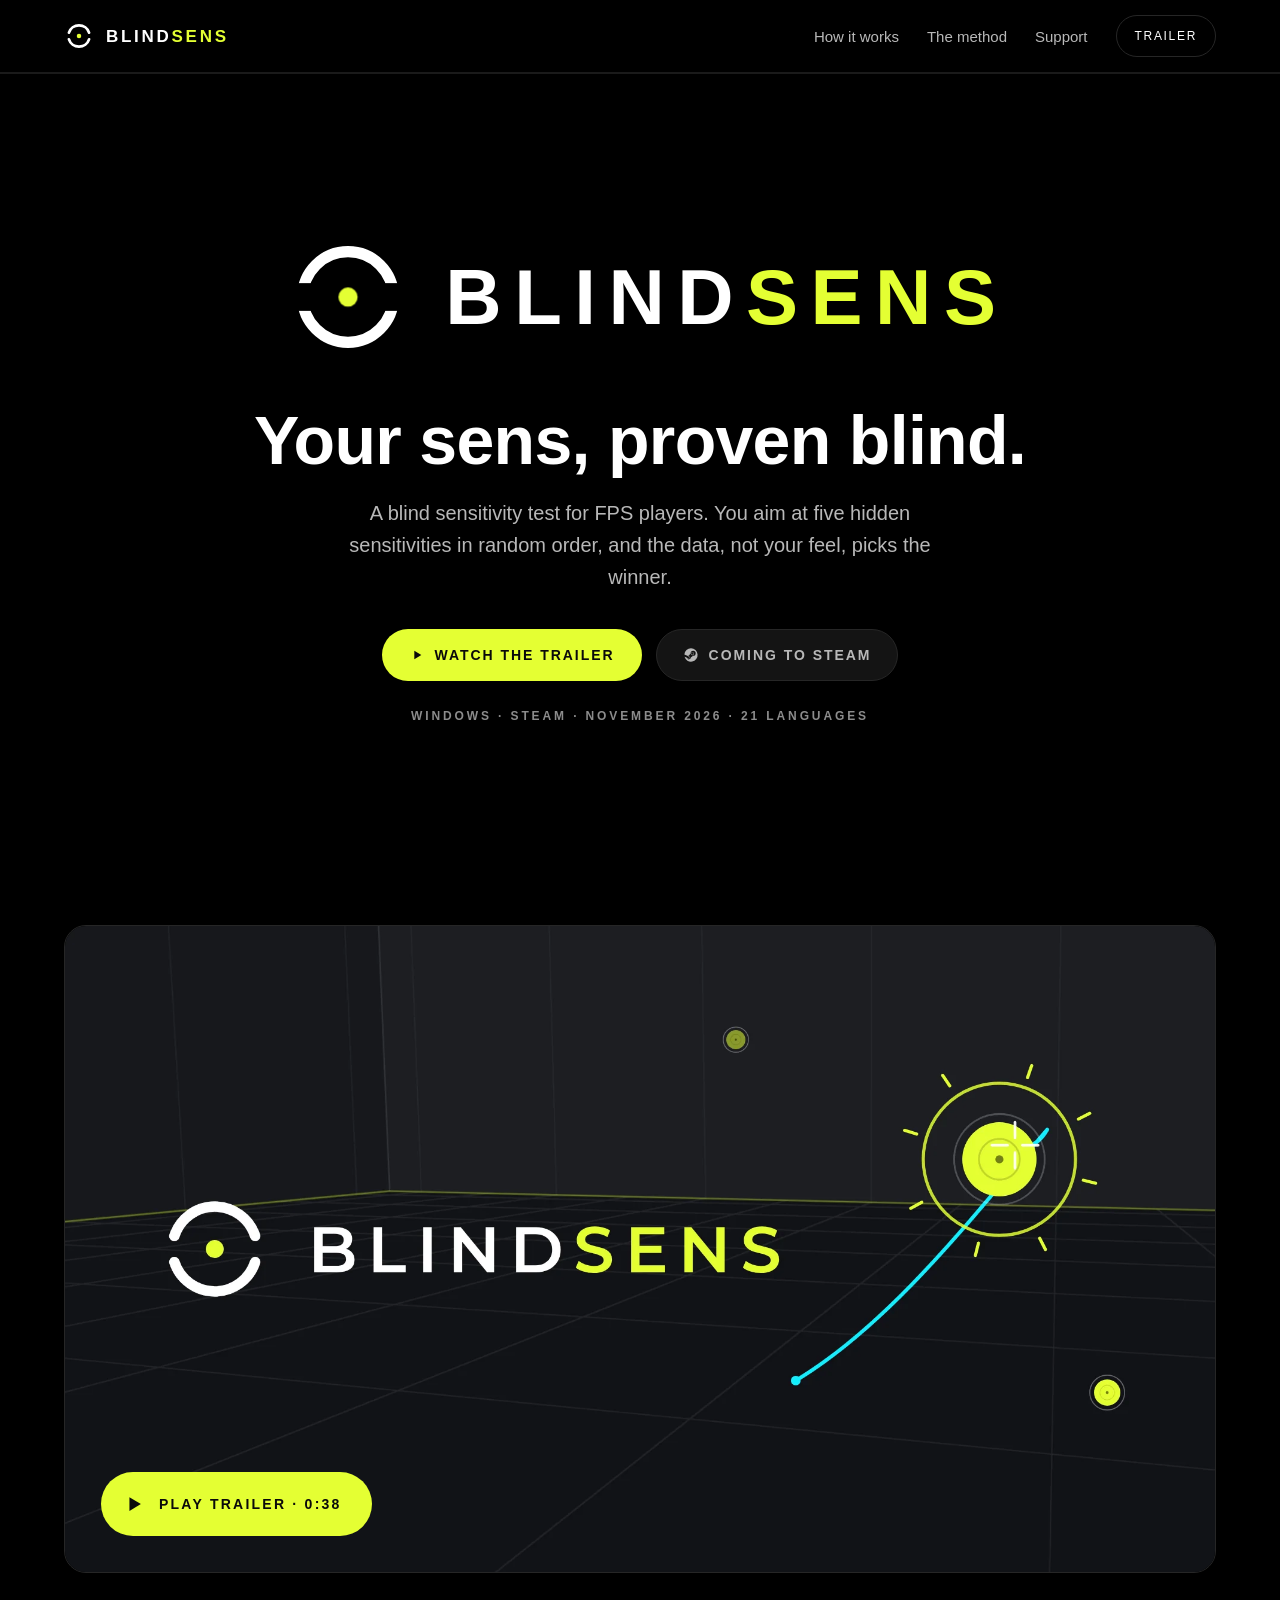
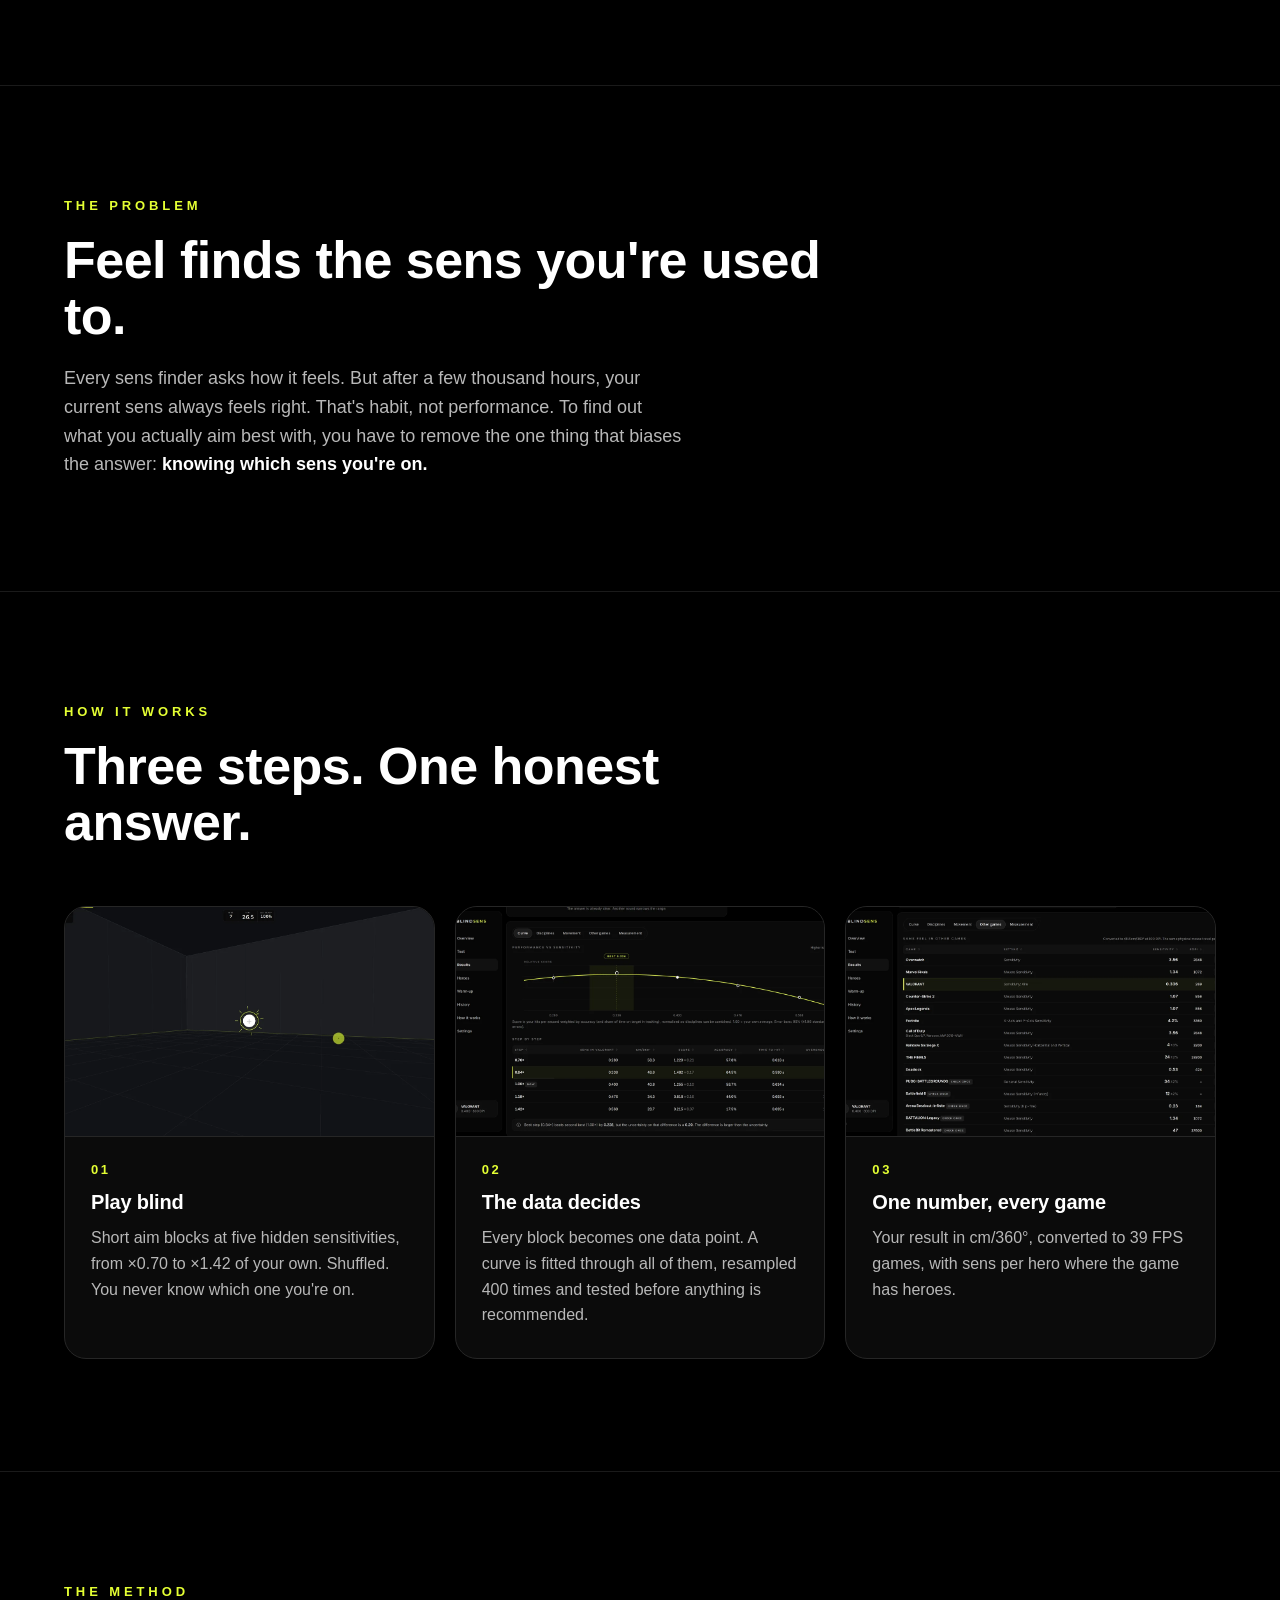
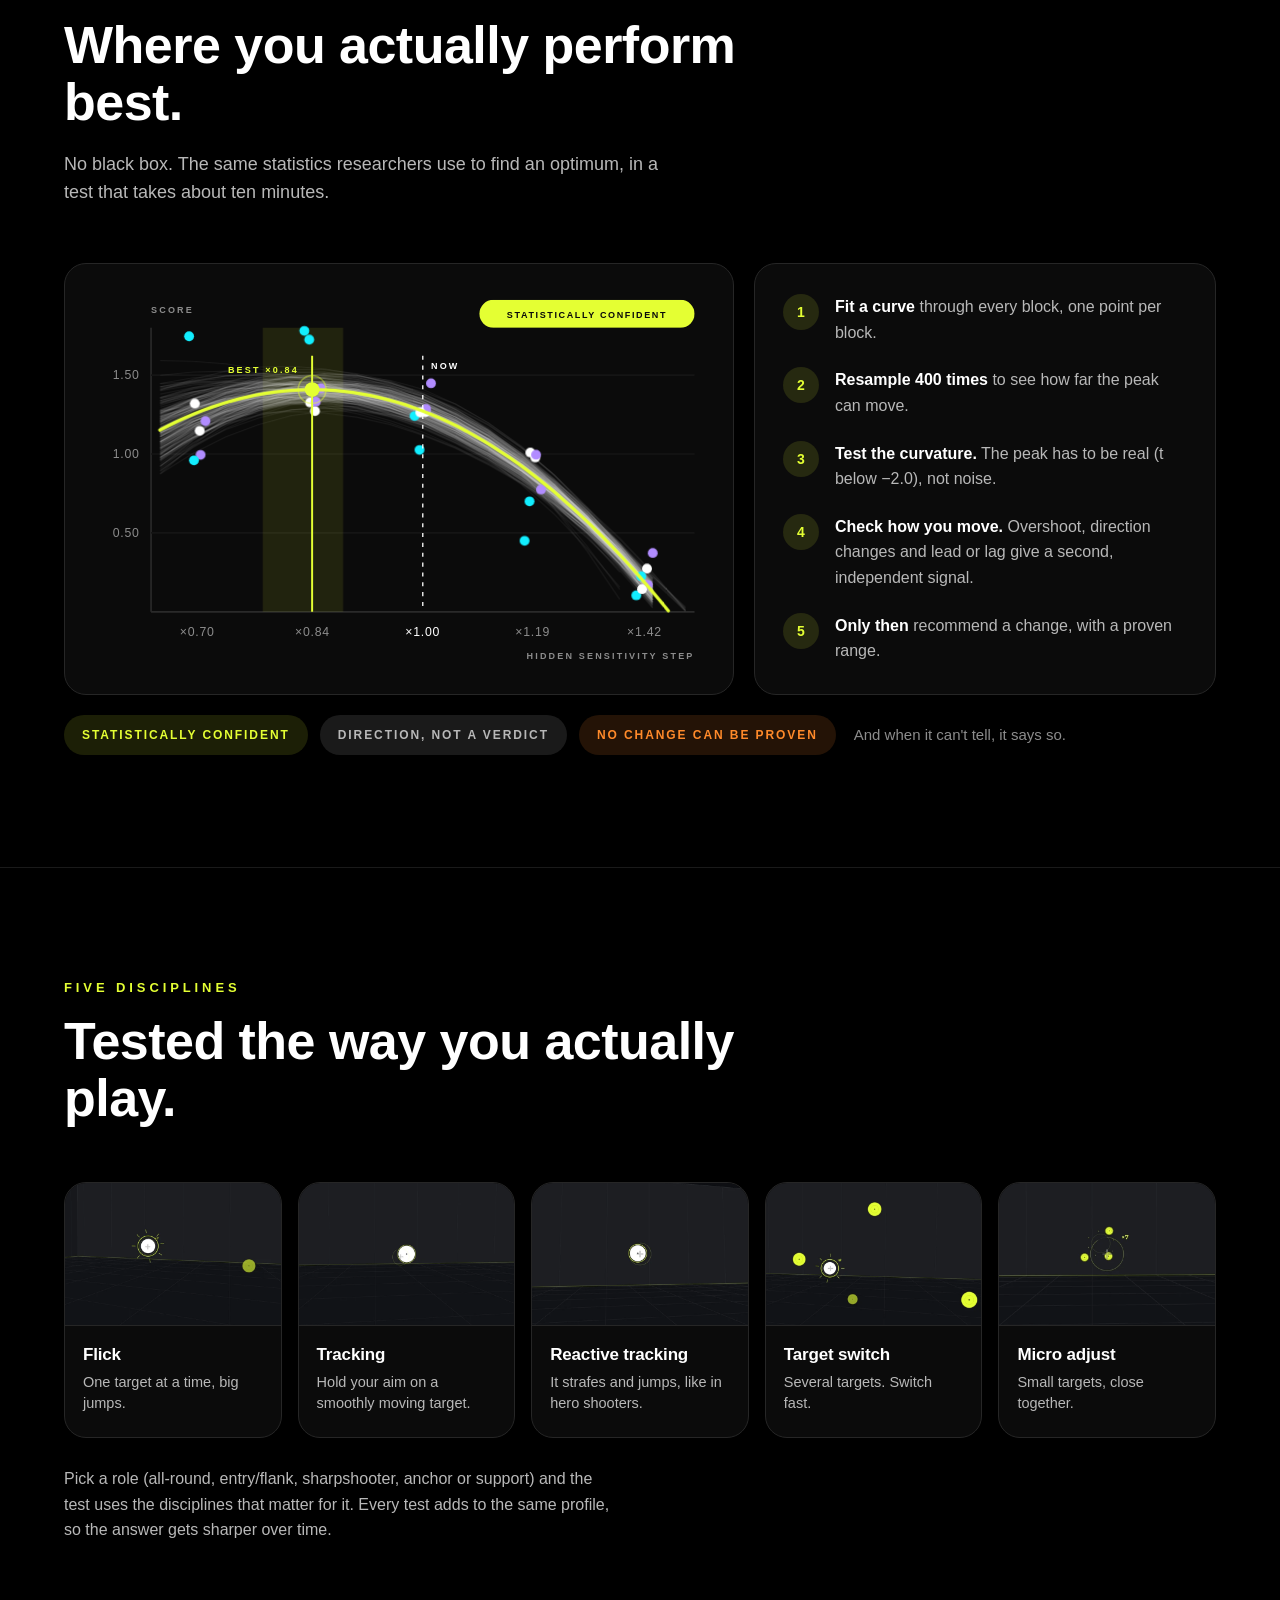
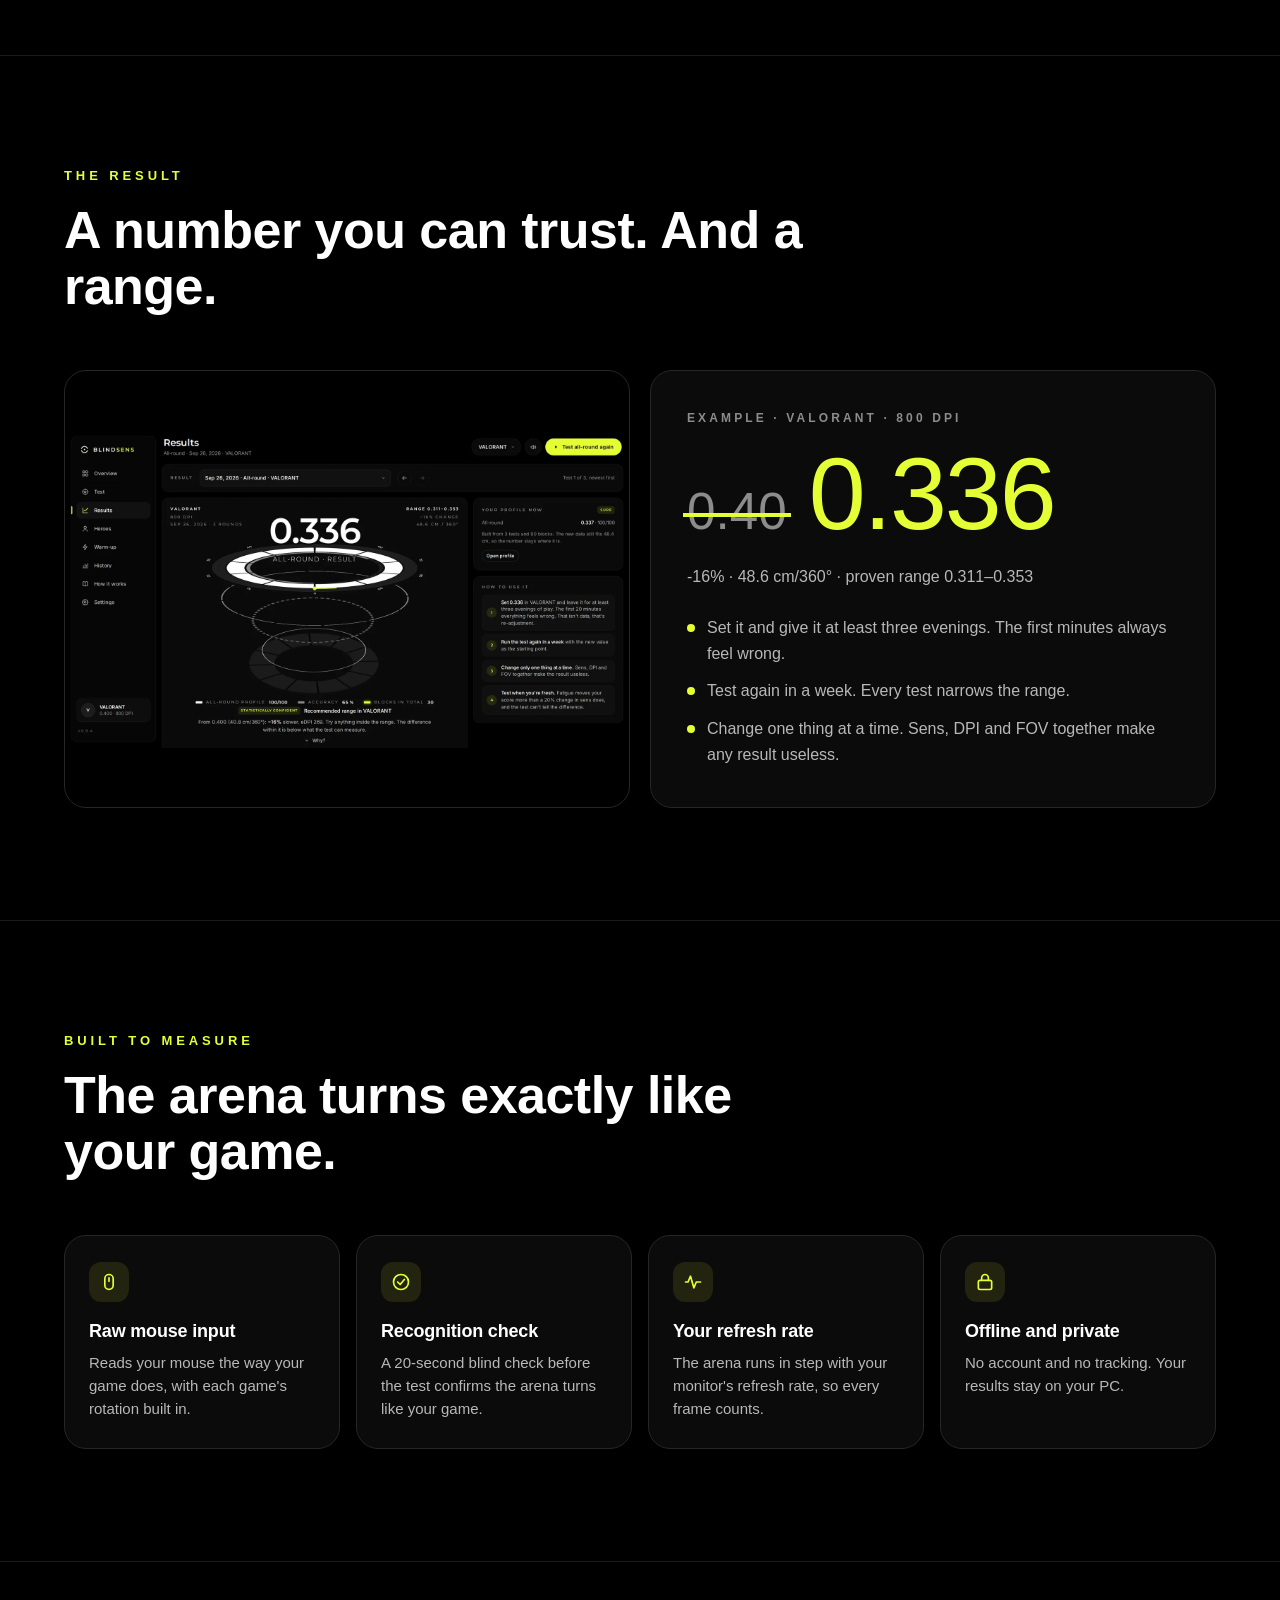
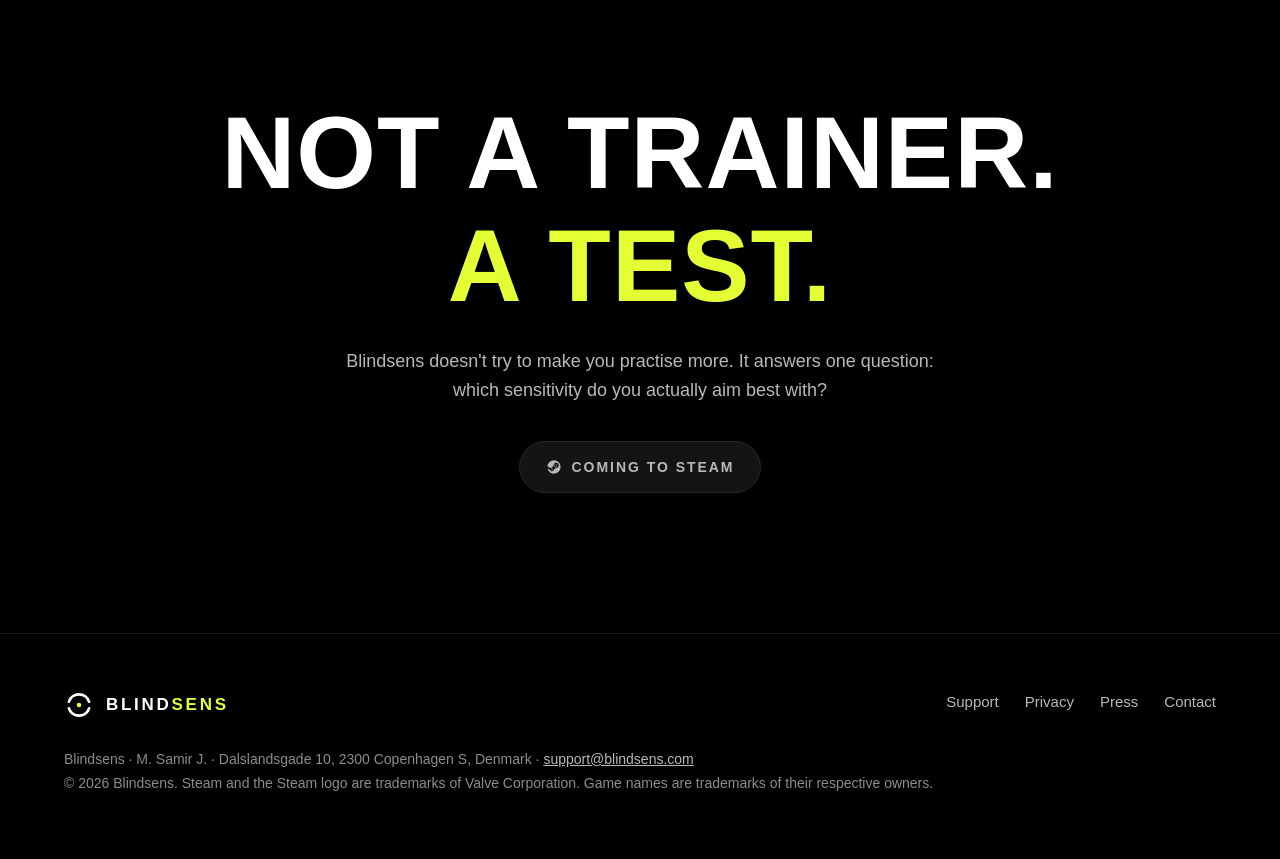
==== index.html @ 90430904 "Add files via upload" ====
<!doctype html>
<html lang="en">
<head>
<meta charset="utf-8">
<meta name="viewport" content="width=device-width, initial-scale=1">
<title>Blindsens: your sens, proven blind</title>
<meta name="description" content="A blind sensitivity test for FPS players. Aim at five hidden sensitivities in random order, and let the data, not your feel, pick your sens.">
<meta name="theme-color" content="#000000">
<link rel="canonical" href="https://blindsens.com/">
<meta property="og:type" content="website">
<meta property="og:site_name" content="Blindsens">
<meta property="og:title" content="Blindsens: your sens, proven blind">
<meta property="og:description" content="A blind sensitivity test for FPS players. Aim at five hidden sensitivities in random order, and let the data, not your feel, pick your sens.">
<meta property="og:url" content="https://blindsens.com/">
<meta property="og:image" content="https://blindsens.com/og.png">
<meta property="og:image:width" content="1200"><meta property="og:image:height" content="630">
<meta name="twitter:card" content="summary_large_image">
<link rel="icon" href="favicon.ico" sizes="any">
<link rel="icon" href="favicon-32.png" type="image/png">
<link rel="apple-touch-icon" href="apple-touch-icon.png">
<link rel="preload" href="assets/fonts/montserrat-600.woff2" as="font" type="font/woff2" crossorigin>
<link rel="preload" href="assets/fonts/inter-400.woff2" as="font" type="font/woff2" crossorigin>
<link rel="stylesheet" href="assets/site.css">
<script>document.documentElement.classList.add("js")</script>
</head>
<body>
<header class="nav"><div class="wrap">
  <a class="brand" href="index.html" aria-label="Blindsens home"><svg viewBox="0 0 48 48" aria-hidden="true"><path d="M7.81 18.80A17 17 0 0 1 40.19 18.80M40.19 29.20A17 17 0 0 1 7.81 29.20" fill="none" stroke="#fff" stroke-width="4.2" stroke-linecap="round"/><circle cx="24" cy="24" r="3.6" fill="#e4ff33"/></svg><span class="wm">BLIND<em>SENS</em></span></a>
  <nav aria-label="Main"><a class="opt" href="index.html#how">How it works</a><a class="opt" href="index.html#method">The method</a><a href="support.html">Support</a><a class="btn sec" href="index.html#trailer">Trailer</a></nav>
</div></header>

<main>
<section class="hero" aria-labelledby="h1">
  <div class="wrap">
    <div class="lockup"><svg class="mk" viewBox="0 0 48 48" aria-hidden="true"><circle class="ring" cx="24" cy="24" r="17" fill="none" stroke="#fff" stroke-width="4.2" stroke-linecap="round" transform="rotate(-90 24 24)"/><rect class="band" x="2" y="18.8" width="44" height="10.4" fill="#000"/><circle class="dot" cx="24" cy="24" r="3.6" fill="#e4ff33"/></svg><div class="wmc"><div class="wmi"><span class="wm" role="img" aria-label="Blindsens">BLIND<em>SENS</em></span></div></div></div>
    <h1 id="h1" class="fade f1">Your sens, proven blind.</h1>
    <p class="lead fade f2">A blind sensitivity test for FPS players. You aim at five hidden sensitivities in random order, and the data, not your feel, picks the winner.</p>
    <div class="ctas fade f3"><a class="btn pri" href="#trailer"><svg viewBox="0 0 24 24" aria-hidden="true"><path fill="currentColor" d="M8 5.5v13l10.5-6.5z"/></svg>Watch the trailer</a><span class="btn soon" aria-disabled="true"><svg viewBox="0 0 24 24" aria-hidden="true"><path fill="currentColor" d="M12 2a10 10 0 0 0-9.96 9.1l5.36 2.22a2.8 2.8 0 0 1 1.62-.46l2.4-3.46v-.05a3.8 3.8 0 1 1 3.8 3.8h-.09l-3.4 2.44v.13a2.84 2.84 0 0 1-5.62.58L2.3 14.8A10 10 0 1 0 12 2Zm-4.8 15.2-1.23-.51a2.13 2.13 0 1 0 1.16-2.9l1.27.53a1.57 1.57 0 1 1-1.2 2.88Zm9.4-7.35a2.53 2.53 0 1 0-2.53 2.53 2.53 2.53 0 0 0 2.53-2.53Zm-4.43 0a1.9 1.9 0 1 1 1.9 1.9 1.9 1.9 0 0 1-1.9-1.9Z"/></svg>Coming to Steam</span></div>
    <div class="meta fade f4">Windows · Steam · November 2026 · 21 languages</div>
  </div>
</section>

<section id="trailer" aria-label="Trailer"><div class="wrap">
  <div class="player"><video preload="none" playsinline poster="media/poster.webp" src="media/blindsens-trailer.mp4" aria-label="Blindsens trailer"></video>
  <button class="play" type="button" aria-label="Play the trailer"><span><svg viewBox="0 0 24 24" aria-hidden="true"><path fill="currentColor" d="M7 4.5v15L19.5 12z"/></svg>Play trailer · 0:38</span></button></div>
</div></section>

<section aria-labelledby="h-prob"><div class="wrap"><div class="head">
  <div class="k">The problem</div>
  <h2 id="h-prob">Feel finds the sens you're used to.</h2>
  <p>Every sens finder asks how it feels. But after a few thousand hours, your current sens always feels right. That's habit, not performance. To find out what you actually aim best with, you have to remove the one thing that biases the answer: <b>knowing which sens you're on.</b></p>
</div></div></section>

<section id="how" aria-labelledby="h-how"><div class="wrap">
  <div class="head"><div class="k">How it works</div><h2 id="h-how">Three steps. One honest answer.</h2></div>
  <div class="steps">
    <article class="card step"><div class="img"><img src="assets/img/arena.webp" alt="The Blindsens arena during a flick block" width="1280" height="720" loading="lazy" decoding="async"></div><div class="txt"><div class="n">01</div><h3>Play blind</h3><p>Short aim blocks at five hidden sensitivities, from ×0.70 to ×1.42 of your own. Shuffled. You never know which one you're on.</p></div></article>
    <article class="card step"><div class="img"><img src="assets/img/curve.webp" alt="Performance per hidden step with the fitted curve" width="1280" height="720" loading="lazy" decoding="async"></div><div class="txt"><div class="n">02</div><h3>The data decides</h3><p>Every block becomes one data point. A curve is fitted through all of them, resampled 400 times and tested before anything is recommended.</p></div></article>
    <article class="card step"><div class="img"><img src="assets/img/games.webp" alt="Your result converted to other games" width="1280" height="720" loading="lazy" decoding="async"></div><div class="txt"><div class="n">03</div><h3>One number, every game</h3><p>Your result in cm/360°, converted to 39 FPS games, with sens per hero where the game has heroes.</p></div></article>
  </div>
</div></section>

<section id="method" aria-labelledby="h-met"><div class="wrap">
  <div class="head"><div class="k">The method</div><h2 id="h-met">Where you actually perform best.</h2>
  <p>No black box. The same statistics researchers use to find an optimum, in a test that takes about ten minutes.</p></div>
  <div class="method">
    <div class="card chart" id="chart"><svg viewBox="0 0 760 460" role="img" aria-label="Score per hidden sensitivity step with the fitted curve, 400 resamples, the 90% band and the best step at ×0.84"><line class="ax" x1="78" y1="392" x2="740" y2="392"/><line class="ax" x1="78" y1="392" x2="78" y2="46"/><line x1="78" y1="295.9" x2="740" y2="295.9" stroke="#151515" stroke-width="2"/><text class="tk" x="64" y="300.9" text-anchor="end">0.50</text><line x1="78" y1="199.8" x2="740" y2="199.8" stroke="#151515" stroke-width="2"/><text class="tk" x="64" y="204.8" text-anchor="end">1.00</text><line x1="78" y1="103.7" x2="740" y2="103.7" stroke="#151515" stroke-width="2"/><text class="tk" x="64" y="108.7" text-anchor="end">1.50</text><text class="tk" x="134.3" y="422" text-anchor="middle">×0.70</text><text class="tk" x="274.7" y="422" text-anchor="middle">×0.84</text><text class="tk" x="409.0" y="422" text-anchor="middle" fill="#fff">×1.00</text><text class="tk" x="543.0" y="422" text-anchor="middle">×1.19</text><text class="tk" x="679.1" y="422" text-anchor="middle">×1.42</text><text class="lb" x="740" y="450" text-anchor="end">HIDDEN SENSITIVITY STEP</text><text class="lb" x="78" y="28">SCORE</text><rect class="band" x="214.1" y="46" width="97.8" height="346" fill="rgba(228,255,51,.10)"/><g class="boots"><path d="M89,175 L129,157 L169,144 L209,136 L249,132 L289,132 L329,137 L369,146 L409,159 L449,177 L489,200 L529,226 L569,257 L609,293 L649,333 L689,377" fill="none" stroke="#fff" stroke-opacity=".07" stroke-width="1.3"/><path d="M89,161 L129,145 L169,133 L209,125 L249,121 L289,122 L329,126 L369,135 L409,148 L449,165 L489,186 L529,212 L569,241 L609,275 L649,313 L689,355" fill="none" stroke="#fff" stroke-opacity=".07" stroke-width="1.3"/><path d="M89,197 L129,174 L169,157 L209,143 L249,135 L289,132 L329,133 L369,139 L409,150 L449,166 L489,186 L529,211 L569,241 L609,276 L649,315 L689,360" fill="none" stroke="#fff" stroke-opacity=".07" stroke-width="1.3"/><path d="M89,175 L129,153 L169,137 L209,125 L249,119 L289,117 L329,121 L369,129 L409,142 L449,160 L489,184 L529,212 L569,245 L609,283 L649,326 L689,374" fill="none" stroke="#fff" stroke-opacity=".07" stroke-width="1.3"/><path d="M89,169 L129,150 L169,135 L209,125 L249,120 L289,119 L329,123 L369,132 L409,145 L449,163 L489,185 L529,212 L569,244 L609,280 L649,321 L689,367" fill="none" stroke="#fff" stroke-opacity=".07" stroke-width="1.3"/><path d="M89,147 L129,133 L169,124 L209,118 L249,117 L289,119 L329,126 L369,136 L409,151 L449,170 L489,193 L529,220 L569,251 L609,286 L649,325 L689,368" fill="none" stroke="#fff" stroke-opacity=".07" stroke-width="1.3"/><path d="M89,200 L129,170 L169,145 L209,126 L249,113 L289,106 L329,105 L369,110 L409,121 L449,139 L489,162 L529,191 L569,226 L609,267 L649,314 L689,367" fill="none" stroke="#fff" stroke-opacity=".07" stroke-width="1.3"/><path d="M89,191 L129,165 L169,145 L209,130 L249,121 L289,118 L329,120 L369,127 L409,140 L449,159 L489,183 L529,212 L569,247 L609,288 L649,334 L689,385" fill="none" stroke="#fff" stroke-opacity=".07" stroke-width="1.3"/><path d="M89,174 L129,157 L169,144 L209,135 L249,131 L289,130 L329,134 L369,143 L409,155 L449,172 L489,193 L529,218 L569,248 L609,282 L649,320 L689,362" fill="none" stroke="#fff" stroke-opacity=".07" stroke-width="1.3"/><path d="M89,177 L129,165 L169,156 L209,150 L249,148 L289,150 L329,155 L369,164 L409,177 L449,193 L489,213 L529,236 L569,264 L609,294 L649,328 L689,366" fill="none" stroke="#fff" stroke-opacity=".07" stroke-width="1.3"/><path d="M89,201 L129,176 L169,157 L209,143 L249,134 L289,130 L329,131 L369,137 L409,148 L449,163 L489,184 L529,210 L569,241 L609,276 L649,317 L689,363" fill="none" stroke="#fff" stroke-opacity=".07" stroke-width="1.3"/><path d="M89,170 L129,154 L169,141 L209,134 L249,130 L289,131 L329,137 L369,147 L409,161 L449,179 L489,202 L529,230 L569,261 L609,297 L649,338 L689,383" fill="none" stroke="#fff" stroke-opacity=".07" stroke-width="1.3"/><path d="M89,164 L129,145 L169,131 L209,122 L249,118 L289,118 L329,123 L369,132 L409,147 L449,166 L489,189 L529,218 L569,251 L609,289 L649,331 L689,378" fill="none" stroke="#fff" stroke-opacity=".07" stroke-width="1.3"/><path d="M89,123 L129,116 L169,113 L209,112 L249,115 L289,121 L329,130 L369,143 L409,159 L449,178 L489,201 L529,226 L569,256 L609,288 L649,324 L689,363" fill="none" stroke="#fff" stroke-opacity=".07" stroke-width="1.3"/><path d="M89,147 L129,133 L169,123 L209,117 L249,115 L289,117 L329,123 L369,133 L409,147 L449,165 L489,187 L529,213 L569,244 L609,278 L649,316 L689,358" fill="none" stroke="#fff" stroke-opacity=".07" stroke-width="1.3"/><path d="M89,178 L129,158 L169,142 L209,131 L249,125 L289,124 L329,127 L369,136 L409,149 L449,167 L489,190 L529,218 L569,251 L609,288 L649,331 L689,378" fill="none" stroke="#fff" stroke-opacity=".07" stroke-width="1.3"/><path d="M89,174 L129,154 L169,138 L209,127 L249,121 L289,120 L329,124 L369,132 L409,145 L449,163 L489,186 L529,213 L569,246 L609,283 L649,324 L689,371" fill="none" stroke="#fff" stroke-opacity=".07" stroke-width="1.3"/><path d="M89,179 L129,156 L169,138 L209,125 L249,118 L289,115 L329,117 L369,125 L409,137 L449,155 L489,177 L529,205 L569,237 L609,275 L649,318 L689,366" fill="none" stroke="#fff" stroke-opacity=".07" stroke-width="1.3"/><path d="M89,204 L129,179 L169,160 L209,145 L249,136 L289,132 L329,134 L369,140 L409,152 L449,169 L489,191 L529,218 L569,250 L609,288 L649,330 L689,378" fill="none" stroke="#fff" stroke-opacity=".07" stroke-width="1.3"/><path d="M89,152 L129,136 L169,124 L209,117 L249,114 L289,115 L329,121 L369,131 L409,146 L449,165 L489,188 L529,216 L569,248 L609,284 L649,325 L689,370" fill="none" stroke="#fff" stroke-opacity=".07" stroke-width="1.3"/><path d="M89,135 L129,124 L169,117 L209,114 L249,114 L289,118 L329,126 L369,137 L409,153 L449,172 L489,195 L529,221 L569,252 L609,286 L649,324 L689,366" fill="none" stroke="#fff" stroke-opacity=".07" stroke-width="1.3"/><path d="M89,160 L129,141 L169,127 L209,117 L249,112 L289,112 L329,116 L369,125 L409,139 L449,158 L489,181 L529,209 L569,242 L609,280 L649,322 L689,369" fill="none" stroke="#fff" stroke-opacity=".07" stroke-width="1.3"/><path d="M89,174 L129,156 L169,141 L209,131 L249,126 L289,125 L329,129 L369,137 L409,149 L449,166 L489,188 L529,214 L569,244 L609,279 L649,319 L689,363" fill="none" stroke="#fff" stroke-opacity=".07" stroke-width="1.3"/><path d="M89,118 L129,110 L169,105 L209,104 L249,106 L289,112 L329,121 L369,133 L409,149 L449,169 L489,191 L529,217 L569,247 L609,280 L649,316 L689,356" fill="none" stroke="#fff" stroke-opacity=".07" stroke-width="1.3"/><path d="M89,185 L129,164 L169,149 L209,137 L249,131 L289,129 L329,132 L369,140 L409,152 L449,169 L489,191 L529,218 L569,249 L609,285 L649,326 L689,371" fill="none" stroke="#fff" stroke-opacity=".07" stroke-width="1.3"/><path d="M89,169 L129,151 L169,137 L209,128 L249,124 L289,124 L329,129 L369,138 L409,152 L449,170 L489,193 L529,221 L569,253 L609,290 L649,332 L689,378" fill="none" stroke="#fff" stroke-opacity=".07" stroke-width="1.3"/><path d="M89,153 L129,143 L169,136 L209,133 L249,133 L289,137 L329,144 L369,155 L409,169 L449,187 L489,209 L529,234 L569,263 L609,295 L649,330 L689,370" fill="none" stroke="#fff" stroke-opacity=".07" stroke-width="1.3"/><path d="M89,164 L129,147 L169,134 L209,126 L249,122 L289,123 L329,127 L369,136 L409,149 L449,167 L489,188 L529,214 L569,244 L609,279 L649,317 L689,360" fill="none" stroke="#fff" stroke-opacity=".07" stroke-width="1.3"/><path d="M89,204 L129,179 L169,158 L209,143 L249,133 L289,128 L329,128 L369,134 L409,145 L449,162 L489,184 L529,211 L569,243 L609,281 L649,323 L689,372" fill="none" stroke="#fff" stroke-opacity=".07" stroke-width="1.3"/><path d="M89,207 L129,181 L169,160 L209,144 L249,134 L289,129 L329,129 L369,135 L409,145 L449,161 L489,182 L529,208 L569,240 L609,276 L649,318 L689,365" fill="none" stroke="#fff" stroke-opacity=".07" stroke-width="1.3"/><path d="M89,193 L129,169 L169,149 L209,135 L249,126 L289,122 L329,124 L369,130 L409,142 L449,159 L489,181 L529,209 L569,241 L609,279 L649,322 L689,370" fill="none" stroke="#fff" stroke-opacity=".07" stroke-width="1.3"/><path d="M89,173 L129,151 L169,134 L209,122 L249,115 L289,113 L329,116 L369,124 L409,137 L449,155 L489,177 L529,205 L569,238 L609,275 L649,318 L689,365" fill="none" stroke="#fff" stroke-opacity=".07" stroke-width="1.3"/><path d="M89,195 L129,172 L169,154 L209,141 L249,133 L289,130 L329,131 L369,138 L409,150 L449,166 L489,188 L529,214 L569,246 L609,282 L649,323 L689,370" fill="none" stroke="#fff" stroke-opacity=".07" stroke-width="1.3"/><path d="M89,207 L129,180 L169,159 L209,143 L249,133 L289,128 L329,129 L369,134 L409,146 L449,162 L489,185 L529,212 L569,245 L609,283 L649,327 L689,376" fill="none" stroke="#fff" stroke-opacity=".07" stroke-width="1.3"/><path d="M89,181 L129,161 L169,146 L209,135 L249,129 L289,128 L329,132 L369,140 L409,153 L449,170 L489,192 L529,219 L569,251 L609,287 L649,328 L689,373" fill="none" stroke="#fff" stroke-opacity=".07" stroke-width="1.3"/><path d="M89,183 L129,161 L169,144 L209,132 L249,125 L289,122 L329,125 L369,132 L409,144 L449,162 L489,184 L529,211 L569,242 L609,279 L649,321 L689,367" fill="none" stroke="#fff" stroke-opacity=".07" stroke-width="1.3"/><path d="M89,151 L129,133 L169,120 L209,111 L249,107 L289,108 L329,114 L369,124 L409,139 L449,159 L489,184 L529,213 L569,247 L609,286 L649,329 L689,378" fill="none" stroke="#fff" stroke-opacity=".07" stroke-width="1.3"/><path d="M89,154 L129,133 L169,118 L209,107 L249,101 L289,100 L329,104 L369,113 L409,127 L449,146 L489,170 L529,200 L569,234 L609,273 L649,317 L689,366" fill="none" stroke="#fff" stroke-opacity=".07" stroke-width="1.3"/><path d="M89,187 L129,166 L169,150 L209,138 L249,131 L289,128 L329,130 L369,137 L409,148 L449,163 L489,183 L529,208 L569,237 L609,271 L649,309 L689,352" fill="none" stroke="#fff" stroke-opacity=".07" stroke-width="1.3"/><path d="M89,156 L129,139 L169,126 L209,118 L249,115 L289,116 L329,121 L369,131 L409,146 L449,165 L489,188 L529,217 L569,249 L609,286 L649,328 L689,374" fill="none" stroke="#fff" stroke-opacity=".07" stroke-width="1.3"/><path d="M89,171 L129,154 L169,142 L209,134 L249,130 L289,130 L329,135 L369,144 L409,157 L449,174 L489,195 L529,220 L569,250 L609,284 L649,322 L689,364" fill="none" stroke="#fff" stroke-opacity=".07" stroke-width="1.3"/><path d="M89,171 L129,152 L169,137 L209,127 L249,121 L289,120 L329,124 L369,133 L409,146 L449,163 L489,185 L529,212 L569,243 L609,279 L649,320 L689,365" fill="none" stroke="#fff" stroke-opacity=".07" stroke-width="1.3"/><path d="M89,159 L129,141 L169,127 L209,117 L249,113 L289,113 L329,119 L369,128 L409,143 L449,163 L489,187 L529,216 L569,250 L609,288 L649,332 L689,380" fill="none" stroke="#fff" stroke-opacity=".07" stroke-width="1.3"/><path d="M89,177 L129,160 L169,148 L209,140 L249,135 L289,136 L329,140 L369,148 L409,161 L449,178 L489,199 L529,224 L569,253 L609,286 L649,324 L689,366" fill="none" stroke="#fff" stroke-opacity=".07" stroke-width="1.3"/><path d="M89,154 L129,139 L169,129 L209,123 L249,120 L289,123 L329,129 L369,139 L409,154 L449,172 L489,195 L529,222 L569,253 L609,289 L649,328 L689,372" fill="none" stroke="#fff" stroke-opacity=".07" stroke-width="1.3"/><path d="M89,197 L129,177 L169,163 L209,152 L249,146 L289,144 L329,147 L369,154 L409,165 L449,180 L489,200 L529,224 L569,253 L609,285 L649,323 L689,364" fill="none" stroke="#fff" stroke-opacity=".07" stroke-width="1.3"/><path d="M89,174 L129,153 L169,137 L209,126 L249,119 L289,117 L329,121 L369,128 L409,141 L449,159 L489,181 L529,209 L569,241 L609,278 L649,320 L689,366" fill="none" stroke="#fff" stroke-opacity=".07" stroke-width="1.3"/><path d="M89,179 L129,160 L169,145 L209,134 L249,127 L289,125 L329,128 L369,134 L409,145 L449,161 L489,181 L529,205 L569,233 L609,266 L649,304 L689,345 L729,391" fill="none" stroke="#fff" stroke-opacity=".07" stroke-width="1.3"/><path d="M89,186 L129,161 L169,141 L209,127 L249,119 L289,116 L329,118 L369,126 L409,139 L449,158 L489,183 L529,213 L569,248 L609,289 L649,335 L689,387" fill="none" stroke="#fff" stroke-opacity=".07" stroke-width="1.3"/><path d="M89,179 L129,158 L169,142 L209,131 L249,124 L289,122 L329,125 L369,133 L409,145 L449,162 L489,183 L529,210 L569,241 L609,276 L649,317 L689,362" fill="none" stroke="#fff" stroke-opacity=".07" stroke-width="1.3"/><path d="M89,167 L129,151 L169,139 L209,131 L249,128 L289,128 L329,133 L369,142 L409,155 L449,172 L489,194 L529,220 L569,250 L609,284 L649,323 L689,365" fill="none" stroke="#fff" stroke-opacity=".07" stroke-width="1.3"/><path d="M89,184 L129,163 L169,148 L209,137 L249,131 L289,129 L329,132 L369,140 L409,152 L449,169 L489,191 L529,218 L569,249 L609,284 L649,325 L689,370" fill="none" stroke="#fff" stroke-opacity=".07" stroke-width="1.3"/><path d="M89,198 L129,175 L169,156 L209,142 L249,134 L289,130 L329,131 L369,137 L409,148 L449,164 L489,185 L529,211 L569,242 L609,278 L649,318 L689,364" fill="none" stroke="#fff" stroke-opacity=".07" stroke-width="1.3"/><path d="M89,151 L129,133 L169,119 L209,110 L249,106 L289,107 L329,112 L369,122 L409,137 L449,157 L489,181 L529,210 L569,244 L609,283 L649,326 L689,374" fill="none" stroke="#fff" stroke-opacity=".07" stroke-width="1.3"/><path d="M89,138 L129,125 L169,117 L209,113 L249,112 L289,116 L329,123 L369,135 L409,150 L449,169 L489,193 L529,220 L569,251 L609,286 L649,325 L689,368" fill="none" stroke="#fff" stroke-opacity=".07" stroke-width="1.3"/><path d="M89,188 L129,168 L169,153 L209,142 L249,136 L289,134 L329,137 L369,144 L409,156 L449,172 L489,193 L529,218 L569,248 L609,282 L649,320 L689,364" fill="none" stroke="#fff" stroke-opacity=".07" stroke-width="1.3"/><path d="M89,163 L129,147 L169,136 L209,129 L249,125 L289,126 L329,130 L369,139 L409,151 L449,168 L489,188 L529,213 L569,241 L609,274 L649,310 L689,351" fill="none" stroke="#fff" stroke-opacity=".07" stroke-width="1.3"/><path d="M89,137 L129,128 L169,122 L209,119 L249,121 L289,126 L329,135 L369,148 L409,164 L449,184 L489,208 L529,235 L569,267 L609,302 L649,340 L689,383" fill="none" stroke="#fff" stroke-opacity=".07" stroke-width="1.3"/><path d="M89,197 L129,170 L169,150 L209,134 L249,124 L289,120 L329,121 L369,128 L409,140 L449,158 L489,181 L529,209 L569,244 L609,283 L649,328 L689,379" fill="none" stroke="#fff" stroke-opacity=".07" stroke-width="1.3"/><path d="M89,194 L129,173 L169,155 L209,143 L249,134 L289,131 L329,132 L369,137 L409,147 L449,162 L489,181 L529,204 L569,232 L609,265 L649,302 L689,344 L729,390" fill="none" stroke="#fff" stroke-opacity=".07" stroke-width="1.3"/><path d="M89,159 L129,146 L169,137 L209,131 L249,130 L289,132 L329,137 L369,147 L409,160 L449,176 L489,197 L529,221 L569,249 L609,280 L649,315 L689,354" fill="none" stroke="#fff" stroke-opacity=".07" stroke-width="1.3"/><path d="M89,143 L129,132 L169,125 L209,121 L249,121 L289,125 L329,132 L369,144 L409,158 L449,177 L489,199 L529,225 L569,255 L609,288 L649,325 L689,366" fill="none" stroke="#fff" stroke-opacity=".07" stroke-width="1.3"/><path d="M89,164 L129,145 L169,132 L209,122 L249,118 L289,118 L329,122 L369,131 L409,144 L449,162 L489,184 L529,211 L569,243 L609,279 L649,319 L689,364" fill="none" stroke="#fff" stroke-opacity=".07" stroke-width="1.3"/><path d="M89,155 L129,142 L169,133 L209,128 L249,127 L289,130 L329,137 L369,147 L409,162 L449,181 L489,204 L529,230 L569,261 L609,295 L649,334 L689,376" fill="none" stroke="#fff" stroke-opacity=".07" stroke-width="1.3"/><path d="M89,182 L129,159 L169,140 L209,127 L249,118 L289,115 L329,116 L369,123 L409,134 L449,151 L489,173 L529,199 L569,231 L609,268 L649,310 L689,357" fill="none" stroke="#fff" stroke-opacity=".07" stroke-width="1.3"/><path d="M89,158 L129,144 L169,135 L209,130 L249,128 L289,130 L329,136 L369,146 L409,160 L449,178 L489,199 L529,225 L569,254 L609,287 L649,324 L689,364" fill="none" stroke="#fff" stroke-opacity=".07" stroke-width="1.3"/><path d="M89,212 L129,182 L169,157 L209,138 L249,124 L289,117 L329,115 L369,119 L409,129 L449,144 L489,165 L529,192 L569,225 L609,264 L649,308 L689,358" fill="none" stroke="#fff" stroke-opacity=".07" stroke-width="1.3"/><path d="M89,173 L129,151 L169,134 L209,122 L249,115 L289,113 L329,116 L369,124 L409,137 L449,155 L489,178 L529,206 L569,240 L609,278 L649,321 L689,369" fill="none" stroke="#fff" stroke-opacity=".07" stroke-width="1.3"/><path d="M89,131 L129,119 L169,111 L209,106 L249,106 L289,110 L329,117 L369,128 L409,144 L449,163 L489,186 L529,213 L569,244 L609,279 L649,317 L689,360" fill="none" stroke="#fff" stroke-opacity=".07" stroke-width="1.3"/><path d="M89,184 L129,160 L169,141 L209,127 L249,118 L289,115 L329,117 L369,124 L409,136 L449,154 L489,177 L529,206 L569,239 L609,278 L649,323 L689,372" fill="none" stroke="#fff" stroke-opacity=".07" stroke-width="1.3"/><path d="M89,161 L129,141 L169,124 L209,113 L249,107 L289,105 L329,109 L369,117 L409,130 L449,148 L489,171 L529,199 L569,232 L609,269 L649,311 L689,359" fill="none" stroke="#fff" stroke-opacity=".07" stroke-width="1.3"/><path d="M89,158 L129,144 L169,134 L209,127 L249,125 L289,127 L329,132 L369,142 L409,155 L449,173 L489,194 L529,220 L569,249 L609,283 L649,320 L689,361" fill="none" stroke="#fff" stroke-opacity=".07" stroke-width="1.3"/><path d="M89,162 L129,145 L169,133 L209,126 L249,122 L289,124 L329,130 L369,140 L409,155 L449,174 L489,198 L529,226 L569,259 L609,296 L649,338 L689,384" fill="none" stroke="#fff" stroke-opacity=".07" stroke-width="1.3"/><path d="M89,169 L129,147 L169,129 L209,117 L249,110 L289,108 L329,111 L369,120 L409,133 L449,152 L489,175 L529,204 L569,238 L609,277 L649,321 L689,371" fill="none" stroke="#fff" stroke-opacity=".07" stroke-width="1.3"/><path d="M89,175 L129,154 L169,137 L209,125 L249,118 L289,116 L329,119 L369,127 L409,139 L449,157 L489,179 L529,207 L569,239 L609,276 L649,318 L689,365" fill="none" stroke="#fff" stroke-opacity=".07" stroke-width="1.3"/><path d="M89,193 L129,170 L169,152 L209,139 L249,131 L289,128 L329,130 L369,137 L409,149 L449,167 L489,189 L529,217 L569,249 L609,287 L649,330 L689,378" fill="none" stroke="#fff" stroke-opacity=".07" stroke-width="1.3"/><path d="M89,174 L129,153 L169,137 L209,126 L249,120 L289,119 L329,122 L369,131 L409,144 L449,162 L489,185 L529,213 L569,246 L609,284 L649,327 L689,374" fill="none" stroke="#fff" stroke-opacity=".07" stroke-width="1.3"/><path d="M89,204 L129,179 L169,160 L209,145 L249,135 L289,131 L329,132 L369,137 L409,148 L449,164 L489,185 L529,212 L569,243 L609,279 L649,321 L689,367" fill="none" stroke="#fff" stroke-opacity=".07" stroke-width="1.3"/><path d="M89,187 L129,164 L169,146 L209,134 L249,126 L289,123 L329,126 L369,133 L409,145 L449,162 L489,185 L529,212 L569,244 L609,282 L649,324 L689,371" fill="none" stroke="#fff" stroke-opacity=".07" stroke-width="1.3"/><path d="M89,173 L129,154 L169,139 L209,129 L249,124 L289,123 L329,127 L369,135 L409,148 L449,166 L489,188 L529,214 L569,245 L609,281 L649,321 L689,366" fill="none" stroke="#fff" stroke-opacity=".07" stroke-width="1.3"/><path d="M89,206 L129,176 L169,152 L209,134 L249,122 L289,115 L329,114 L369,119 L409,130 L449,146 L489,168 L529,196 L569,230 L609,269 L649,314 L689,365" fill="none" stroke="#fff" stroke-opacity=".07" stroke-width="1.3"/><path d="M89,132 L129,121 L169,114 L209,111 L249,111 L289,115 L329,123 L369,133 L409,148 L449,166 L489,187 L529,212 L569,241 L609,273 L649,308 L689,347 L729,390" fill="none" stroke="#fff" stroke-opacity=".07" stroke-width="1.3"/><path d="M89,161 L129,144 L169,132 L209,124 L249,121 L289,121 L329,127 L369,137 L409,151 L449,169 L489,192 L529,219 L569,251 L609,287 L649,328 L689,373" fill="none" stroke="#fff" stroke-opacity=".07" stroke-width="1.3"/><path d="M89,104 L129,100 L169,99 L209,101 L249,106 L289,114 L329,126 L369,140 L409,158 L449,178 L489,202 L529,229 L569,259 L609,292 L649,328 L689,367" fill="none" stroke="#fff" stroke-opacity=".07" stroke-width="1.3"/><path d="M89,192 L129,170 L169,152 L209,140 L249,132 L289,129 L329,131 L369,138 L409,150 L449,166 L489,187 L529,213 L569,244 L609,280 L649,320 L689,365" fill="none" stroke="#fff" stroke-opacity=".07" stroke-width="1.3"/><path d="M89,185 L129,167 L169,152 L209,143 L249,137 L289,136 L329,139 L369,147 L409,159 L449,175 L489,195 L529,220 L569,249 L609,283 L649,320 L689,362" fill="none" stroke="#fff" stroke-opacity=".07" stroke-width="1.3"/><path d="M89,214 L129,190 L169,170 L209,156 L249,146 L289,142 L329,142 L369,148 L409,159 L449,174 L489,195 L529,221 L569,252 L609,288 L649,329 L689,374" fill="none" stroke="#fff" stroke-opacity=".07" stroke-width="1.3"/><path d="M89,173 L129,159 L169,148 L209,140 L249,137 L289,138 L329,143 L369,151 L409,164 L449,180 L489,200 L529,225 L569,253 L609,285 L649,321 L689,360" fill="none" stroke="#fff" stroke-opacity=".07" stroke-width="1.3"/><path d="M89,154 L129,140 L169,130 L209,124 L249,123 L289,125 L329,132 L369,143 L409,158 L449,178 L489,201 L529,228 L569,260 L609,296 L649,336 L689,380" fill="none" stroke="#fff" stroke-opacity=".07" stroke-width="1.3"/><path d="M89,121 L129,111 L169,105 L209,102 L249,103 L289,108 L329,116 L369,129 L409,144 L449,164 L489,187 L529,214 L569,245 L609,279 L649,317 L689,359" fill="none" stroke="#fff" stroke-opacity=".07" stroke-width="1.3"/><path d="M89,122 L129,112 L169,105 L209,102 L249,103 L289,108 L329,117 L369,130 L409,148 L449,169 L489,194 L529,224 L569,257 L609,295 L649,336 L689,381" fill="none" stroke="#fff" stroke-opacity=".07" stroke-width="1.3"/><path d="M89,170 L129,146 L169,126 L209,113 L249,105 L289,102 L329,105 L369,113 L409,127 L449,146 L489,171 L529,201 L569,237 L609,278 L649,324 L689,377" fill="none" stroke="#fff" stroke-opacity=".07" stroke-width="1.3"/><path d="M89,165 L129,142 L169,125 L209,113 L249,105 L289,104 L329,107 L369,116 L409,129 L449,148 L489,172 L529,202 L569,237 L609,276 L649,321 L689,372" fill="none" stroke="#fff" stroke-opacity=".07" stroke-width="1.3"/><path d="M89,215 L129,183 L169,157 L209,138 L249,124 L289,116 L329,114 L369,117 L409,127 L449,143 L489,164 L529,192 L569,225 L609,265 L649,310 L689,361" fill="none" stroke="#fff" stroke-opacity=".07" stroke-width="1.3"/><path d="M89,179 L129,157 L169,141 L209,129 L249,122 L289,120 L329,122 L369,130 L409,143 L449,160 L489,182 L529,209 L569,242 L609,279 L649,320 L689,367" fill="none" stroke="#fff" stroke-opacity=".07" stroke-width="1.3"/><path d="M89,138 L129,127 L169,119 L209,116 L249,116 L289,120 L329,128 L369,140 L409,156 L449,176 L489,199 L529,227 L569,258 L609,293 L649,332 L689,375" fill="none" stroke="#fff" stroke-opacity=".07" stroke-width="1.3"/><path d="M89,159 L129,141 L169,127 L209,118 L249,114 L289,114 L329,119 L369,129 L409,143 L449,161 L489,185 L529,213 L569,246 L609,283 L649,325 L689,371" fill="none" stroke="#fff" stroke-opacity=".07" stroke-width="1.3"/><path d="M89,159 L129,145 L169,135 L209,128 L249,126 L289,128 L329,134 L369,144 L409,158 L449,176 L489,197 L529,223 L569,253 L609,287 L649,325 L689,366" fill="none" stroke="#fff" stroke-opacity=".07" stroke-width="1.3"/><path d="M89,204 L129,180 L169,161 L209,147 L249,137 L289,133 L329,134 L369,140 L409,151 L449,167 L489,188 L529,214 L569,245 L609,281 L649,322 L689,368" fill="none" stroke="#fff" stroke-opacity=".07" stroke-width="1.3"/><path d="M89,151 L129,136 L169,125 L209,118 L249,115 L289,117 L329,123 L369,134 L409,148 L449,167 L489,191 L529,218 L569,250 L609,287 L649,327 L689,372" fill="none" stroke="#fff" stroke-opacity=".07" stroke-width="1.3"/><path d="M89,118 L129,111 L169,108 L209,107 L249,111 L289,117 L329,127 L369,140 L409,157 L449,177 L489,200 L529,227 L569,257 L609,291 L649,328 L689,368" fill="none" stroke="#fff" stroke-opacity=".07" stroke-width="1.3"/><path d="M89,189 L129,166 L169,148 L209,136 L249,128 L289,125 L329,127 L369,135 L409,147 L449,164 L489,187 L529,214 L569,246 L609,284 L649,326 L689,374" fill="none" stroke="#fff" stroke-opacity=".07" stroke-width="1.3"/><path d="M89,158 L129,142 L169,130 L209,123 L249,120 L289,121 L329,127 L369,138 L409,152 L449,172 L489,195 L529,223 L569,256 L609,293 L649,334 L689,380" fill="none" stroke="#fff" stroke-opacity=".07" stroke-width="1.3"/><path d="M89,135 L129,124 L169,116 L209,113 L249,113 L289,117 L329,124 L369,136 L409,151 L449,170 L489,193 L529,220 L569,250 L609,285 L649,323 L689,364" fill="none" stroke="#fff" stroke-opacity=".07" stroke-width="1.3"/><path d="M89,191 L129,167 L169,148 L209,135 L249,126 L289,123 L329,125 L369,132 L409,144 L449,161 L489,183 L529,211 L569,243 L609,281 L649,324 L689,372" fill="none" stroke="#fff" stroke-opacity=".07" stroke-width="1.3"/><path d="M89,159 L129,146 L169,137 L209,132 L249,131 L289,133 L329,140 L369,151 L409,165 L449,183 L489,206 L529,232 L569,262 L609,296 L649,334 L689,376" fill="none" stroke="#fff" stroke-opacity=".07" stroke-width="1.3"/><path d="M89,215 L129,186 L169,163 L209,145 L249,133 L289,126 L329,125 L369,129 L409,139 L449,154 L489,175 L529,201 L569,232 L609,269 L649,311 L689,359" fill="none" stroke="#fff" stroke-opacity=".07" stroke-width="1.3"/><path d="M89,189 L129,166 L169,148 L209,135 L249,127 L289,124 L329,126 L369,133 L409,145 L449,162 L489,185 L529,212 L569,244 L609,282 L649,324 L689,372" fill="none" stroke="#fff" stroke-opacity=".07" stroke-width="1.3"/><path d="M89,200 L129,175 L169,155 L209,140 L249,130 L289,126 L329,126 L369,132 L409,143 L449,159 L489,181 L529,207 L569,239 L609,276 L649,318 L689,366" fill="none" stroke="#fff" stroke-opacity=".07" stroke-width="1.3"/><path d="M89,201 L129,174 L169,153 L209,137 L249,127 L289,122 L329,123 L369,129 L409,141 L449,159 L489,182 L529,210 L569,244 L609,284 L649,329 L689,380" fill="none" stroke="#fff" stroke-opacity=".07" stroke-width="1.3"/><path d="M89,201 L129,167 L169,140 L209,120 L249,108 L289,102 L329,104 L369,113 L409,129 L449,153 L489,183 L529,221 L569,266 L609,318 L649,377" fill="none" stroke="#fff" stroke-opacity=".07" stroke-width="1.3"/><path d="M89,155 L129,140 L169,128 L209,121 L249,118 L289,120 L329,125 L369,135 L409,149 L449,167 L489,189 L529,215 L569,246 L609,281 L649,320 L689,363" fill="none" stroke="#fff" stroke-opacity=".07" stroke-width="1.3"/><path d="M89,205 L129,176 L169,153 L209,135 L249,123 L289,117 L329,117 L369,122 L409,133 L449,151 L489,173 L529,202 L569,237 L609,277 L649,323 L689,375" fill="none" stroke="#fff" stroke-opacity=".07" stroke-width="1.3"/><path d="M89,185 L129,161 L169,141 L209,127 L249,118 L289,114 L329,116 L369,122 L409,134 L449,151 L489,173 L529,201 L569,233 L609,271 L649,314 L689,362" fill="none" stroke="#fff" stroke-opacity=".07" stroke-width="1.3"/><path d="M89,131 L129,120 L169,112 L209,109 L249,109 L289,113 L329,121 L369,133 L409,149 L449,169 L489,192 L529,220 L569,251 L609,286 L649,325 L689,368" fill="none" stroke="#fff" stroke-opacity=".07" stroke-width="1.3"/><path d="M89,168 L129,147 L169,130 L209,119 L249,113 L289,112 L329,116 L369,125 L409,139 L449,158 L489,182 L529,211 L569,246 L609,285 L649,329 L689,378" fill="none" stroke="#fff" stroke-opacity=".07" stroke-width="1.3"/><path d="M89,208 L129,181 L169,160 L209,144 L249,133 L289,128 L329,128 L369,134 L409,146 L449,162 L489,185 L529,212 L569,246 L609,284 L649,328 L689,378" fill="none" stroke="#fff" stroke-opacity=".07" stroke-width="1.3"/><path d="M89,209 L129,181 L169,158 L209,141 L249,129 L289,123 L329,123 L369,128 L409,139 L449,155 L489,177 L529,205 L569,238 L609,277 L649,321 L689,371" fill="none" stroke="#fff" stroke-opacity=".07" stroke-width="1.3"/><path d="M89,176 L129,157 L169,143 L209,134 L249,129 L289,129 L329,133 L369,142 L409,156 L449,174 L489,197 L529,224 L569,256 L609,293 L649,334 L689,380" fill="none" stroke="#fff" stroke-opacity=".07" stroke-width="1.3"/><path d="M89,150 L129,137 L169,127 L209,122 L249,120 L289,122 L329,127 L369,137 L409,151 L449,168 L489,189 L529,214 L569,243 L609,276 L649,313 L689,353" fill="none" stroke="#fff" stroke-opacity=".07" stroke-width="1.3"/><path d="M89,203 L129,179 L169,160 L209,145 L249,137 L289,133 L329,134 L369,141 L409,153 L449,170 L489,192 L529,219 L569,252 L609,290 L649,333 L689,381" fill="none" stroke="#fff" stroke-opacity=".07" stroke-width="1.3"/><path d="M89,166 L129,147 L169,134 L209,124 L249,119 L289,118 L329,122 L369,130 L409,143 L449,160 L489,182 L529,208 L569,238 L609,273 L649,312 L689,356" fill="none" stroke="#fff" stroke-opacity=".07" stroke-width="1.3"/><path d="M89,157 L129,143 L169,133 L209,128 L249,126 L289,129 L329,135 L369,146 L409,161 L449,179 L489,202 L529,229 L569,260 L609,295 L649,333 L689,376" fill="none" stroke="#fff" stroke-opacity=".07" stroke-width="1.3"/><path d="M89,221 L129,191 L169,166 L209,147 L249,134 L289,126 L329,125 L369,129 L409,139 L449,155 L489,177 L529,204 L569,237 L609,276 L649,321 L689,372" fill="none" stroke="#fff" stroke-opacity=".07" stroke-width="1.3"/><path d="M89,114 L129,107 L169,104 L209,104 L249,107 L289,114 L329,124 L369,137 L409,154 L449,174 L489,198 L529,224 L569,255 L609,288 L649,325 L689,366" fill="none" stroke="#fff" stroke-opacity=".07" stroke-width="1.3"/><path d="M89,148 L129,140 L169,135 L209,134 L249,136 L289,140 L329,148 L369,159 L409,173 L449,191 L489,211 L529,235 L569,261 L609,291 L649,324 L689,360" fill="none" stroke="#fff" stroke-opacity=".07" stroke-width="1.3"/><path d="M89,150 L129,135 L169,125 L209,118 L249,116 L289,118 L329,125 L369,135 L409,150 L449,169 L489,193 L529,221 L569,253 L609,289 L649,329 L689,374" fill="none" stroke="#fff" stroke-opacity=".07" stroke-width="1.3"/><path d="M89,162 L129,145 L169,132 L209,123 L249,119 L289,120 L329,124 L369,134 L409,147 L449,165 L489,188 L529,215 L569,247 L609,283 L649,323 L689,368" fill="none" stroke="#fff" stroke-opacity=".07" stroke-width="1.3"/><path d="M89,141 L129,128 L169,119 L209,114 L249,114 L289,117 L329,124 L369,135 L409,150 L449,169 L489,193 L529,220 L569,251 L609,287 L649,326 L689,369" fill="none" stroke="#fff" stroke-opacity=".07" stroke-width="1.3"/><path d="M89,187 L129,165 L169,148 L209,135 L249,128 L289,126 L329,128 L369,136 L409,148 L449,165 L489,187 L529,214 L569,246 L609,283 L649,325 L689,372" fill="none" stroke="#fff" stroke-opacity=".07" stroke-width="1.3"/><path d="M89,148 L129,135 L169,126 L209,121 L249,121 L289,124 L329,132 L369,143 L409,159 L449,179 L489,204 L529,232 L569,265 L609,301 L649,342 L689,387" fill="none" stroke="#fff" stroke-opacity=".07" stroke-width="1.3"/><path d="M89,148 L129,128 L169,113 L209,102 L249,97 L289,97 L329,102 L369,111 L409,126 L449,145 L489,170 L529,199 L569,234 L609,273 L649,317 L689,366" fill="none" stroke="#fff" stroke-opacity=".07" stroke-width="1.3"/><path d="M89,192 L129,169 L169,151 L209,138 L249,131 L289,129 L329,132 L369,140 L409,154 L449,172 L489,196 L529,225 L569,260 L609,299 L649,344" fill="none" stroke="#fff" stroke-opacity=".07" stroke-width="1.3"/><path d="M89,193 L129,168 L169,148 L209,133 L249,124 L289,120 L329,121 L369,127 L409,138 L449,155 L489,176 L529,203 L569,235 L609,273 L649,315 L689,363" fill="none" stroke="#fff" stroke-opacity=".07" stroke-width="1.3"/><path d="M89,161 L129,145 L169,132 L209,125 L249,121 L289,121 L329,126 L369,135 L409,148 L449,166 L489,187 L529,213 L569,243 L609,277 L649,315 L689,358" fill="none" stroke="#fff" stroke-opacity=".07" stroke-width="1.3"/><path d="M89,177 L129,157 L169,141 L209,130 L249,124 L289,123 L329,126 L369,133 L409,145 L449,162 L489,183 L529,209 L569,240 L609,275 L649,315 L689,359" fill="none" stroke="#fff" stroke-opacity=".07" stroke-width="1.3"/><path d="M89,170 L129,148 L169,131 L209,119 L249,113 L289,111 L329,114 L369,123 L409,136 L449,155 L489,178 L529,207 L569,241 L609,280 L649,324 L689,373" fill="none" stroke="#fff" stroke-opacity=".07" stroke-width="1.3"/><path d="M89,146 L129,132 L169,122 L209,116 L249,114 L289,116 L329,122 L369,133 L409,147 L449,166 L489,189 L529,216 L569,247 L609,282 L649,322 L689,365" fill="none" stroke="#fff" stroke-opacity=".07" stroke-width="1.3"/><path d="M89,156 L129,137 L169,122 L209,112 L249,107 L289,106 L329,110 L369,119 L409,133 L449,151 L489,174 L529,202 L569,235 L609,272 L649,314 L689,360" fill="none" stroke="#fff" stroke-opacity=".07" stroke-width="1.3"/><path d="M89,224 L129,189 L169,161 L209,139 L249,123 L289,114 L329,111 L369,114 L409,124 L449,139 L489,162 L529,190 L569,225 L609,266 L649,313 L689,367" fill="none" stroke="#fff" stroke-opacity=".07" stroke-width="1.3"/><path d="M89,139 L129,130 L169,124 L209,121 L249,122 L289,127 L329,135 L369,147 L409,162 L449,180 L489,203 L529,229 L569,258 L609,291 L649,327 L689,367" fill="none" stroke="#fff" stroke-opacity=".07" stroke-width="1.3"/><path d="M89,148 L129,141 L169,137 L209,136 L249,138 L289,143 L329,151 L369,162 L409,176 L449,192 L489,212 L529,235 L569,261 L609,290 L649,322 L689,356" fill="none" stroke="#fff" stroke-opacity=".07" stroke-width="1.3"/><path d="M89,170 L129,151 L169,136 L209,127 L249,122 L289,121 L329,126 L369,135 L409,149 L449,168 L489,192 L529,220 L569,254 L609,292 L649,334 L689,382" fill="none" stroke="#fff" stroke-opacity=".07" stroke-width="1.3"/><path d="M89,188 L129,164 L169,146 L209,132 L249,124 L289,121 L329,124 L369,131 L409,144 L449,162 L489,185 L529,213 L569,246 L609,285 L649,329 L689,378" fill="none" stroke="#fff" stroke-opacity=".07" stroke-width="1.3"/><path d="M89,194 L129,167 L169,145 L209,130 L249,119 L289,115 L329,116 L369,123 L409,135 L449,153 L489,177 L529,207 L569,242 L609,283 L649,329 L689,382" fill="none" stroke="#fff" stroke-opacity=".07" stroke-width="1.3"/><path d="M89,86 L129,87 L169,90 L209,96 L249,104 L289,114 L329,127 L369,143 L409,161 L449,181 L489,204 L529,229 L569,256 L609,287 L649,319 L689,354 L729,391" fill="none" stroke="#fff" stroke-opacity=".07" stroke-width="1.3"/><path d="M89,150 L129,132 L169,119 L209,110 L249,106 L289,107 L329,112 L369,122 L409,136 L449,155 L489,178 L529,206 L569,238 L609,275 L649,317 L689,363" fill="none" stroke="#fff" stroke-opacity=".07" stroke-width="1.3"/><path d="M89,155 L129,141 L169,132 L209,126 L249,124 L289,127 L329,133 L369,143 L409,156 L449,174 L489,196 L529,221 L569,251 L609,284 L649,322 L689,363" fill="none" stroke="#fff" stroke-opacity=".07" stroke-width="1.3"/><path d="M89,190 L129,168 L169,151 L209,140 L249,133 L289,131 L329,133 L369,141 L409,154 L449,172 L489,194 L529,222 L569,254 L609,291 L649,334 L689,381" fill="none" stroke="#fff" stroke-opacity=".07" stroke-width="1.3"/><path d="M89,179 L129,152 L169,131 L209,116 L249,106 L289,102 L329,104 L369,112 L409,126 L449,145 L489,170 L529,200 L569,237 L609,279 L649,326 L689,380" fill="none" stroke="#fff" stroke-opacity=".07" stroke-width="1.3"/><path d="M89,199 L129,180 L169,164 L209,153 L249,146 L289,144 L329,145 L369,152 L409,162 L449,177 L489,196 L529,219 L569,247 L609,279 L649,315 L689,356" fill="none" stroke="#fff" stroke-opacity=".07" stroke-width="1.3"/><path d="M89,157 L129,142 L169,132 L209,126 L249,123 L289,125 L329,131 L369,141 L409,155 L449,172 L489,194 L529,220 L569,250 L609,284 L649,322 L689,364" fill="none" stroke="#fff" stroke-opacity=".07" stroke-width="1.3"/><path d="M89,171 L129,151 L169,136 L209,126 L249,120 L289,119 L329,123 L369,132 L409,145 L449,163 L489,186 L529,214 L569,246 L609,283 L649,325 L689,372" fill="none" stroke="#fff" stroke-opacity=".07" stroke-width="1.3"/><path d="M89,167 L129,144 L169,126 L209,113 L249,106 L289,104 L329,107 L369,116 L409,129 L449,148 L489,172 L529,202 L569,236 L609,276 L649,321 L689,371" fill="none" stroke="#fff" stroke-opacity=".07" stroke-width="1.3"/><path d="M89,204 L129,180 L169,161 L209,148 L249,139 L289,135 L329,136 L369,142 L409,152 L449,168 L489,189 L529,214 L569,244 L609,279 L649,320 L689,365" fill="none" stroke="#fff" stroke-opacity=".07" stroke-width="1.3"/><path d="M89,127 L129,119 L169,115 L209,113 L249,116 L289,122 L329,131 L369,144 L409,160 L449,180 L489,204 L529,231 L569,262 L609,296 L649,334 L689,375" fill="none" stroke="#fff" stroke-opacity=".07" stroke-width="1.3"/><path d="M89,150 L129,134 L169,122 L209,115 L249,112 L289,113 L329,118 L369,128 L409,142 L449,160 L489,182 L529,209 L569,239 L609,274 L649,313 L689,357" fill="none" stroke="#fff" stroke-opacity=".07" stroke-width="1.3"/><path d="M89,174 L129,160 L169,149 L209,142 L249,139 L289,139 L329,144 L369,153 L409,165 L449,182 L489,202 L529,226 L569,254 L609,286 L649,322 L689,362" fill="none" stroke="#fff" stroke-opacity=".07" stroke-width="1.3"/><path d="M89,148 L129,134 L169,123 L209,117 L249,115 L289,117 L329,123 L369,133 L409,147 L449,165 L489,188 L529,214 L569,245 L609,280 L649,319 L689,362" fill="none" stroke="#fff" stroke-opacity=".07" stroke-width="1.3"/><path d="M89,150 L129,132 L169,119 L209,110 L249,106 L289,107 L329,113 L369,123 L409,138 L449,157 L489,182 L529,211 L569,244 L609,283 L649,326 L689,373" fill="none" stroke="#fff" stroke-opacity=".07" stroke-width="1.3"/><path d="M89,160 L129,140 L169,125 L209,114 L249,109 L289,108 L329,112 L369,120 L409,133 L449,151 L489,174 L529,201 L569,233 L609,270 L649,311 L689,357" fill="none" stroke="#fff" stroke-opacity=".07" stroke-width="1.3"/><path d="M89,148 L129,139 L169,133 L209,130 L249,131 L289,135 L329,143 L369,154 L409,168 L449,186 L489,207 L529,232 L569,260 L609,291 L649,326 L689,365" fill="none" stroke="#fff" stroke-opacity=".07" stroke-width="1.3"/><path d="M89,146 L129,132 L169,122 L209,116 L249,115 L289,117 L329,124 L369,134 L409,149 L449,168 L489,191 L529,218 L569,249 L609,284 L649,323 L689,366" fill="none" stroke="#fff" stroke-opacity=".07" stroke-width="1.3"/><path d="M89,176 L129,153 L169,135 L209,122 L249,114 L289,111 L329,113 L369,120 L409,132 L449,149 L489,172 L529,199 L569,231 L609,269 L649,311 L689,359" fill="none" stroke="#fff" stroke-opacity=".07" stroke-width="1.3"/><path d="M89,174 L129,155 L169,140 L209,130 L249,124 L289,122 L329,125 L369,132 L409,144 L449,160 L489,181 L529,206 L569,236 L609,270 L649,308 L689,351" fill="none" stroke="#fff" stroke-opacity=".07" stroke-width="1.3"/><path d="M89,187 L129,166 L169,150 L209,138 L249,132 L289,130 L329,133 L369,141 L409,154 L449,171 L489,193 L529,220 L569,252 L609,288 L649,330 L689,376" fill="none" stroke="#fff" stroke-opacity=".07" stroke-width="1.3"/><path d="M89,157 L129,143 L169,134 L209,128 L249,126 L289,128 L329,134 L369,144 L409,157 L449,174 L489,196 L529,221 L569,249 L609,282 L649,319 L689,359" fill="none" stroke="#fff" stroke-opacity=".07" stroke-width="1.3"/><path d="M89,192 L129,172 L169,156 L209,145 L249,138 L289,136 L329,138 L369,145 L409,156 L449,172 L489,192 L529,217 L569,246 L609,279 L649,317 L689,360" fill="none" stroke="#fff" stroke-opacity=".07" stroke-width="1.3"/><path d="M89,170 L129,152 L169,139 L209,131 L249,127 L289,127 L329,131 L369,140 L409,154 L449,172 L489,194 L529,220 L569,251 L609,287 L649,327 L689,371" fill="none" stroke="#fff" stroke-opacity=".07" stroke-width="1.3"/><path d="M89,184 L129,163 L169,147 L209,136 L249,129 L289,126 L329,128 L369,135 L409,147 L449,163 L489,183 L529,208 L569,238 L609,273 L649,312 L689,355" fill="none" stroke="#fff" stroke-opacity=".07" stroke-width="1.3"/><path d="M89,122 L129,109 L169,99 L209,94 L249,93 L289,96 L329,103 L369,115 L409,131 L449,151 L489,175 L529,203 L569,235 L609,272 L649,313 L689,358" fill="none" stroke="#fff" stroke-opacity=".07" stroke-width="1.3"/><path d="M89,220 L129,192 L169,169 L209,152 L249,140 L289,134 L329,133 L369,138 L409,148 L449,164 L489,185 L529,212 L569,244 L609,282 L649,325 L689,373" fill="none" stroke="#fff" stroke-opacity=".07" stroke-width="1.3"/><path d="M89,218 L129,187 L169,163 L209,143 L249,130 L289,123 L329,121 L369,125 L409,134 L449,150 L489,171 L529,198 L569,230 L609,268 L649,312 L689,362" fill="none" stroke="#fff" stroke-opacity=".07" stroke-width="1.3"/><path d="M89,199 L129,174 L169,155 L209,140 L249,131 L289,127 L329,128 L369,134 L409,145 L449,161 L489,182 L529,209 L569,240 L609,277 L649,319 L689,365" fill="none" stroke="#fff" stroke-opacity=".07" stroke-width="1.3"/><path d="M89,168 L129,151 L169,138 L209,129 L249,125 L289,125 L329,128 L369,137 L409,149 L449,165 L489,186 L529,211 L569,240 L609,273 L649,311 L689,352" fill="none" stroke="#fff" stroke-opacity=".07" stroke-width="1.3"/><path d="M89,174 L129,155 L169,140 L209,131 L249,126 L289,125 L329,129 L369,138 L409,152 L449,170 L489,192 L529,220 L569,252 L609,288 L649,329 L689,375" fill="none" stroke="#fff" stroke-opacity=".07" stroke-width="1.3"/><path d="M89,175 L129,156 L169,141 L209,131 L249,126 L289,125 L329,129 L369,138 L409,151 L449,169 L489,191 L529,218 L569,250 L609,287 L649,328 L689,374" fill="none" stroke="#fff" stroke-opacity=".07" stroke-width="1.3"/><path d="M89,137 L129,125 L169,116 L209,112 L249,111 L289,114 L329,121 L369,133 L409,148 L449,167 L489,191 L529,218 L569,249 L609,284 L649,323 L689,367" fill="none" stroke="#fff" stroke-opacity=".07" stroke-width="1.3"/><path d="M89,173 L129,150 L169,133 L209,121 L249,114 L289,111 L329,114 L369,122 L409,134 L449,152 L489,174 L529,202 L569,234 L609,272 L649,314 L689,362" fill="none" stroke="#fff" stroke-opacity=".07" stroke-width="1.3"/><path d="M89,182 L129,163 L169,149 L209,139 L249,134 L289,133 L329,136 L369,144 L409,156 L449,173 L489,194 L529,219 L569,249 L609,283 L649,322 L689,365" fill="none" stroke="#fff" stroke-opacity=".07" stroke-width="1.3"/><path d="M89,179 L129,160 L169,145 L209,135 L249,129 L289,127 L329,130 L369,138 L409,150 L449,166 L489,187 L529,212 L569,242 L609,277 L649,315 L689,359" fill="none" stroke="#fff" stroke-opacity=".07" stroke-width="1.3"/><path d="M89,114 L129,112 L169,112 L209,115 L249,120 L289,128 L329,138 L369,152 L409,167 L449,186 L489,206 L529,230 L569,256 L609,284 L649,316 L689,349 L729,386" fill="none" stroke="#fff" stroke-opacity=".07" stroke-width="1.3"/><path d="M89,195 L129,168 L169,147 L209,132 L249,121 L289,117 L329,118 L369,124 L409,136 L449,153 L489,175 L529,204 L569,237 L609,276 L649,321 L689,371" fill="none" stroke="#fff" stroke-opacity=".07" stroke-width="1.3"/><path d="M89,168 L129,150 L169,136 L209,127 L249,122 L289,122 L329,127 L369,136 L409,150 L449,168 L489,191 L529,218 L569,250 L609,287 L649,328 L689,373" fill="none" stroke="#fff" stroke-opacity=".07" stroke-width="1.3"/><path d="M89,154 L129,142 L169,135 L209,131 L249,130 L289,133 L329,140 L369,150 L409,163 L449,181 L489,202 L529,226 L569,254 L609,286 L649,321 L689,360" fill="none" stroke="#fff" stroke-opacity=".07" stroke-width="1.3"/><path d="M89,182 L129,160 L169,143 L209,130 L249,123 L289,120 L329,123 L369,130 L409,142 L449,159 L489,180 L529,207 L569,239 L609,275 L649,316 L689,362" fill="none" stroke="#fff" stroke-opacity=".07" stroke-width="1.3"/><path d="M89,173 L129,153 L169,137 L209,126 L249,120 L289,118 L329,121 L369,128 L409,141 L449,157 L489,178 L529,204 L569,235 L609,270 L649,310 L689,354" fill="none" stroke="#fff" stroke-opacity=".07" stroke-width="1.3"/><path d="M89,215 L129,183 L169,158 L209,139 L249,126 L289,118 L329,117 L369,122 L409,133 L449,150 L489,174 L529,203 L569,238 L609,279 L649,327 L689,380" fill="none" stroke="#fff" stroke-opacity=".07" stroke-width="1.3"/><path d="M89,156 L129,141 L169,130 L209,123 L249,120 L289,121 L329,127 L369,136 L409,150 L449,167 L489,189 L529,214 L569,244 L609,278 L649,315 L689,357" fill="none" stroke="#fff" stroke-opacity=".07" stroke-width="1.3"/><path d="M89,152 L129,133 L169,119 L209,109 L249,104 L289,104 L329,109 L369,119 L409,133 L449,152 L489,176 L529,204 L569,237 L609,275 L649,318 L689,366" fill="none" stroke="#fff" stroke-opacity=".07" stroke-width="1.3"/><path d="M89,185 L129,161 L169,143 L209,129 L249,120 L289,117 L329,119 L369,126 L409,138 L449,155 L489,177 L529,205 L569,237 L609,275 L649,318 L689,366" fill="none" stroke="#fff" stroke-opacity=".07" stroke-width="1.3"/><path d="M89,176 L129,159 L169,146 L209,138 L249,134 L289,134 L329,139 L369,148 L409,161 L449,179 L489,201 L529,227 L569,258 L609,293 L649,333 L689,377" fill="none" stroke="#fff" stroke-opacity=".07" stroke-width="1.3"/><path d="M89,179 L129,158 L169,141 L209,129 L249,121 L289,119 L329,122 L369,130 L409,142 L449,159 L489,182 L529,209 L569,241 L609,278 L649,320 L689,367" fill="none" stroke="#fff" stroke-opacity=".07" stroke-width="1.3"/><path d="M89,118 L129,113 L169,110 L209,111 L249,115 L289,122 L329,132 L369,145 L409,161 L449,180 L489,202 L529,227 L569,255 L609,286 L649,320 L689,357" fill="none" stroke="#fff" stroke-opacity=".07" stroke-width="1.3"/><path d="M89,161 L129,137 L169,119 L209,107 L249,100 L289,100 L329,106 L369,117 L409,135 L449,158 L489,188 L529,223 L569,265 L609,312 L649,365" fill="none" stroke="#fff" stroke-opacity=".07" stroke-width="1.3"/><path d="M89,185 L129,164 L169,148 L209,136 L249,129 L289,127 L329,130 L369,138 L409,150 L449,167 L489,189 L529,216 L569,247 L609,284 L649,325 L689,371" fill="none" stroke="#fff" stroke-opacity=".07" stroke-width="1.3"/><path d="M89,204 L129,180 L169,161 L209,147 L249,138 L289,134 L329,135 L369,142 L409,153 L449,170 L489,192 L529,219 L569,251 L609,288 L649,330 L689,377" fill="none" stroke="#fff" stroke-opacity=".07" stroke-width="1.3"/><path d="M89,177 L129,158 L169,143 L209,132 L249,126 L289,125 L329,129 L369,137 L409,150 L449,167 L489,189 L529,216 L569,248 L609,284 L649,325 L689,370" fill="none" stroke="#fff" stroke-opacity=".07" stroke-width="1.3"/><path d="M89,169 L129,151 L169,137 L209,128 L249,124 L289,124 L329,128 L369,137 L409,150 L449,168 L489,190 L529,217 L569,248 L609,284 L649,324 L689,369" fill="none" stroke="#fff" stroke-opacity=".07" stroke-width="1.3"/><path d="M89,168 L129,147 L169,130 L209,119 L249,112 L289,111 L329,114 L369,123 L409,136 L449,155 L489,178 L529,207 L569,240 L609,278 L649,322 L689,370" fill="none" stroke="#fff" stroke-opacity=".07" stroke-width="1.3"/><path d="M89,186 L129,163 L169,146 L209,133 L249,125 L289,122 L329,124 L369,131 L409,143 L449,160 L489,182 L529,208 L569,240 L609,276 L649,318 L689,364" fill="none" stroke="#fff" stroke-opacity=".07" stroke-width="1.3"/><path d="M89,171 L129,148 L169,131 L209,119 L249,112 L289,111 L329,114 L369,122 L409,136 L449,155 L489,179 L529,208 L569,243 L609,282 L649,327 L689,376" fill="none" stroke="#fff" stroke-opacity=".07" stroke-width="1.3"/><path d="M89,185 L129,163 L169,146 L209,133 L249,126 L289,123 L329,125 L369,133 L409,145 L449,162 L489,184 L529,211 L569,242 L609,279 L649,320 L689,367" fill="none" stroke="#fff" stroke-opacity=".07" stroke-width="1.3"/><path d="M89,131 L129,124 L169,120 L209,120 L249,123 L289,128 L329,138 L369,150 L409,165 L449,184 L489,206 L529,231 L569,259 L609,291 L649,326 L689,363" fill="none" stroke="#fff" stroke-opacity=".07" stroke-width="1.3"/><path d="M89,168 L129,151 L169,139 L209,130 L249,126 L289,126 L329,130 L369,139 L409,151 L449,168 L489,189 L529,215 L569,244 L609,278 L649,316 L689,359" fill="none" stroke="#fff" stroke-opacity=".07" stroke-width="1.3"/><path d="M89,190 L129,167 L169,149 L209,137 L249,129 L289,126 L329,128 L369,134 L409,146 L449,163 L489,185 L529,212 L569,243 L609,280 L649,322 L689,368" fill="none" stroke="#fff" stroke-opacity=".07" stroke-width="1.3"/><path d="M89,207 L129,177 L169,153 L209,135 L249,122 L289,116 L329,115 L369,121 L409,132 L449,149 L489,172 L529,201 L569,236 L609,276 L649,323 L689,375" fill="none" stroke="#fff" stroke-opacity=".07" stroke-width="1.3"/><path d="M89,171 L129,152 L169,138 L209,128 L249,123 L289,123 L329,127 L369,135 L409,148 L449,166 L489,188 L529,214 L569,245 L609,281 L649,321 L689,366" fill="none" stroke="#fff" stroke-opacity=".07" stroke-width="1.3"/><path d="M89,133 L129,124 L169,118 L209,115 L249,116 L289,121 L329,129 L369,141 L409,156 L449,175 L489,197 L529,223 L569,253 L609,286 L649,322 L689,362" fill="none" stroke="#fff" stroke-opacity=".07" stroke-width="1.3"/><path d="M89,205 L129,180 L169,160 L209,147 L249,138 L289,136 L329,139 L369,147 L409,161 L449,181 L489,206 L529,237 L569,273 L609,315 L649,362" fill="none" stroke="#fff" stroke-opacity=".07" stroke-width="1.3"/><path d="M89,185 L129,164 L169,148 L209,136 L249,129 L289,127 L329,130 L369,137 L409,148 L449,165 L489,186 L529,211 L569,242 L609,277 L649,316 L689,361" fill="none" stroke="#fff" stroke-opacity=".07" stroke-width="1.3"/><path d="M89,120 L129,114 L169,112 L209,112 L249,116 L289,122 L329,132 L369,144 L409,159 L449,178 L489,199 L529,223 L569,250 L609,280 L649,313 L689,349 L729,388" fill="none" stroke="#fff" stroke-opacity=".07" stroke-width="1.3"/><path d="M89,185 L129,161 L169,143 L209,130 L249,121 L289,118 L329,120 L369,127 L409,139 L449,157 L489,179 L529,206 L569,239 L609,276 L649,319 L689,366" fill="none" stroke="#fff" stroke-opacity=".07" stroke-width="1.3"/><path d="M89,193 L129,172 L169,156 L209,144 L249,137 L289,134 L329,136 L369,143 L409,155 L449,171 L489,192 L529,217 L569,247 L609,282 L649,322 L689,366" fill="none" stroke="#fff" stroke-opacity=".07" stroke-width="1.3"/><path d="M89,157 L129,139 L169,125 L209,116 L249,112 L289,112 L329,117 L369,126 L409,139 L449,158 L489,180 L529,208 L569,240 L609,276 L649,317 L689,363" fill="none" stroke="#fff" stroke-opacity=".07" stroke-width="1.3"/><path d="M89,135 L129,126 L169,121 L209,119 L249,120 L289,125 L329,133 L369,144 L409,158 L449,175 L489,196 L529,220 L569,247 L609,277 L649,311 L689,348 L729,388" fill="none" stroke="#fff" stroke-opacity=".07" stroke-width="1.3"/><path d="M89,185 L129,161 L169,143 L209,129 L249,121 L289,118 L329,120 L369,127 L409,139 L449,156 L489,179 L529,206 L569,239 L609,277 L649,320 L689,368" fill="none" stroke="#fff" stroke-opacity=".07" stroke-width="1.3"/><path d="M89,224 L129,199 L169,179 L209,164 L249,153 L289,148 L329,147 L369,152 L409,161 L449,175 L489,194 L529,218 L569,247 L609,280 L649,319 L689,362" fill="none" stroke="#fff" stroke-opacity=".07" stroke-width="1.3"/><path d="M89,199 L129,173 L169,152 L209,137 L249,127 L289,122 L329,123 L369,130 L409,142 L449,159 L489,182 L529,210 L569,244 L609,283 L649,328 L689,378" fill="none" stroke="#fff" stroke-opacity=".07" stroke-width="1.3"/><path d="M89,155 L129,144 L169,136 L209,132 L249,131 L289,134 L329,140 L369,150 L409,163 L449,179 L489,199 L529,223 L569,250 L609,280 L649,314 L689,351 L729,391" fill="none" stroke="#fff" stroke-opacity=".07" stroke-width="1.3"/></g><circle class="dot" style="--i:14" cx="124.3" cy="56.4" r="6" fill="#12eeff"/><circle class="dot" style="--i:18" cx="270.7" cy="60.4" r="6" fill="#12eeff"/><circle class="dot" style="--i:22" cx="399.0" cy="153.5" r="6" fill="#12eeff"/><circle class="dot" style="--i:4" cx="539.0" cy="257.5" r="6" fill="#12eeff"/><circle class="dot" style="--i:29" cx="669.1" cy="371.9" r="6" fill="#12eeff"/><circle class="dot" style="--i:9" cx="137.3" cy="171.5" r="6" fill="#ffffff"/><circle class="dot" style="--i:3" cx="271.7" cy="137.0" r="6" fill="#ffffff"/><circle class="dot" style="--i:15" cx="412.0" cy="148.8" r="6" fill="#ffffff"/><circle class="dot" style="--i:19" cx="540.0" cy="198.0" r="6" fill="#ffffff"/><circle class="dot" style="--i:1" cx="682.1" cy="339.3" r="6" fill="#ffffff"/><circle class="dot" style="--i:6" cx="138.3" cy="200.8" r="6" fill="#b18cff"/><circle class="dot" style="--i:20" cx="284.7" cy="119.7" r="6" fill="#b18cff"/><circle class="dot" style="--i:21" cx="413.0" cy="144.9" r="6" fill="#b18cff"/><circle class="dot" style="--i:25" cx="553.0" cy="243.0" r="6" fill="#b18cff"/><circle class="dot" style="--i:24" cx="683.1" cy="359.2" r="6" fill="#b18cff"/><circle class="dot" style="--i:12" cx="130.3" cy="207.5" r="6" fill="#12eeff"/><circle class="dot" style="--i:5" cx="264.7" cy="49.8" r="6" fill="#12eeff"/><circle class="dot" style="--i:2" cx="405.0" cy="194.8" r="6" fill="#12eeff"/><circle class="dot" style="--i:23" cx="533.0" cy="305.5" r="6" fill="#12eeff"/><circle class="dot" style="--i:26" cx="675.1" cy="348.7" r="6" fill="#12eeff"/><circle class="dot" style="--i:17" cx="131.3" cy="138.3" r="6" fill="#ffffff"/><circle class="dot" style="--i:27" cx="277.7" cy="147.4" r="6" fill="#ffffff"/><circle class="dot" style="--i:13" cx="406.0" cy="149.1" r="6" fill="#ffffff"/><circle class="dot" style="--i:0" cx="546.0" cy="204.0" r="6" fill="#ffffff"/><circle class="dot" style="--i:28" cx="676.1" cy="364.3" r="6" fill="#ffffff"/><circle class="dot" style="--i:7" cx="144.3" cy="159.7" r="6" fill="#b18cff"/><circle class="dot" style="--i:8" cx="278.7" cy="136.0" r="6" fill="#b18cff"/><circle class="dot" style="--i:11" cx="419.0" cy="113.6" r="6" fill="#b18cff"/><circle class="dot" style="--i:10" cx="547.0" cy="200.6" r="6" fill="#b18cff"/><circle class="dot" style="--i:16" cx="689.1" cy="320.3" r="6" fill="#b18cff"/><path class="fit" style="--len:726" d="M88.7,170.6 L99.4,165.1 L110.0,159.9 L120.7,155.0 L131.4,150.5 L142.1,146.3 L152.7,142.4 L163.4,138.9 L174.1,135.6 L184.8,132.7 L195.5,130.2 L206.1,127.9 L216.8,126.0 L227.5,124.4 L238.2,123.1 L248.8,122.2 L259.5,121.6 L270.2,121.3 L280.9,121.4 L291.5,121.7 L302.2,122.4 L312.9,123.4 L323.6,124.8 L334.3,126.5 L344.9,128.5 L355.6,130.8 L366.3,133.5 L377.0,136.4 L387.6,139.7 L398.3,143.4 L409.0,147.3 L419.7,151.6 L430.4,156.2 L441.0,161.2 L451.7,166.4 L462.4,172.0 L473.1,178.0 L483.7,184.2 L494.4,190.8 L505.1,197.7 L515.8,204.9 L526.5,212.5 L537.1,220.3 L547.8,228.6 L558.5,237.1 L569.2,245.9 L579.8,255.1 L590.5,264.6 L601.2,274.5 L611.9,284.6 L622.5,295.1 L633.2,306.0 L643.9,317.1 L654.6,328.6 L665.3,340.4 L675.9,352.5 L686.6,365.0 L697.3,377.7 L708.0,390.8" fill="none" stroke="#e4ff33" stroke-width="4" stroke-linecap="round"/><g class="now"><line x1="409.0" y1="80" x2="409.0" y2="392" stroke="#fff" stroke-width="1.6" stroke-dasharray="5 7"/><text class="lb" x="419.0" y="96" fill="#fff">NOW</text></g><g class="opt"><line x1="274.2" y1="80" x2="274.2" y2="392" stroke="#e4ff33" stroke-width="2.4"/><circle cx="274.2" cy="121.3" r="9" fill="#e4ff33"/><circle cx="274.2" cy="121.3" r="17" fill="none" stroke="#e4ff33" stroke-opacity=".4" stroke-width="2"/><text class="lb" x="258.2" y="101.3" text-anchor="end" fill="#e4ff33">BEST ×0.84</text></g><g class="tag"><rect x="478" y="12" width="262" height="34" rx="17" fill="#e4ff33"/><text x="609" y="34" text-anchor="middle" fill="#0a0a0a" style="font:600 11px Montserrat,Arial,sans-serif;letter-spacing:.18em">STATISTICALLY CONFIDENT</text></g></svg></div>
    <div class="card list">
      <div class="li"><div class="n">1</div><p><b>Fit a curve</b> through every block, one point per block.</p></div>
      <div class="li"><div class="n">2</div><p><b>Resample 400 times</b> to see how far the peak can move.</p></div>
      <div class="li"><div class="n">3</div><p><b>Test the curvature.</b> The peak has to be real (t below −2.0), not noise.</p></div>
      <div class="li"><div class="n">4</div><p><b>Check how you move.</b> Overshoot, direction changes and lead or lag give a second, independent signal.</p></div>
      <div class="li"><div class="n">5</div><p><b>Only then</b> recommend a change, with a proven range.</p></div>
    </div>
  </div>
  <div class="outc"><span class="pill p-ok">Statistically confident</span><span class="pill p-mid">Direction, not a verdict</span><span class="pill p-no">No change can be proven</span><span class="note">And when it can't tell, it says so.</span></div>
</div></section>

<section aria-labelledby="h-disc"><div class="wrap">
  <div class="head"><div class="k">Five disciplines</div><h2 id="h-disc">Tested the way you actually play.</h2></div>
  <div class="disc">
    <article class="card"><div class="img"><img src="assets/img/d-flick.webp" alt="Flick block" width="720" height="480" loading="lazy"></div><div class="txt"><h3>Flick</h3><p>One target at a time, big jumps.</p></div></article>
    <article class="card"><div class="img"><img src="assets/img/d-track.webp" alt="Tracking block" width="720" height="480" loading="lazy"></div><div class="txt"><h3>Tracking</h3><p>Hold your aim on a smoothly moving target.</p></div></article>
    <article class="card"><div class="img"><img src="assets/img/d-strafe.webp" alt="Reactive tracking block" width="720" height="480" loading="lazy"></div><div class="txt"><h3>Reactive tracking</h3><p>It strafes and jumps, like in hero shooters.</p></div></article>
    <article class="card"><div class="img"><img src="assets/img/d-switch.webp" alt="Target switch block" width="720" height="480" loading="lazy"></div><div class="txt"><h3>Target switch</h3><p>Several targets. Switch fast.</p></div></article>
    <article class="card"><div class="img"><img src="assets/img/d-micro.webp" alt="Micro adjust block" width="720" height="480" loading="lazy"></div><div class="txt"><h3>Micro adjust</h3><p>Small targets, close together.</p></div></article>
  </div>
  <p class="roles">Pick a role (all-round, entry/flank, sharpshooter, anchor or support) and the test uses the disciplines that matter for it. Every test adds to the same profile, so the answer gets sharper over time.</p>
</div></section>

<section aria-labelledby="h-res"><div class="wrap">
  <div class="head"><div class="k">The result</div><h2 id="h-res">A number you can trust. And a range.</h2></div>
  <div class="result">
    <div class="card shot"><img src="assets/img/result.webp" alt="The Blindsens results page" width="1600" height="900" loading="lazy" decoding="async"></div>
    <div class="card big">
      <div class="kg">Example · Valorant · 800 DPI</div>
      <div class="row" style="margin-top:18px"><span class="old mono">0.40</span><span class="new mono">0.336</span></div>
      <div class="meta mono">-16% · 48.6 cm/360° · proven range 0.311–0.353</div>
      <ul><li>Set it and give it at least three evenings. The first minutes always feel wrong.</li><li>Test again in a week. Every test narrows the range.</li><li>Change one thing at a time. Sens, DPI and FOV together make any result useless.</li></ul>
    </div>
  </div>
</div></section>

<section aria-labelledby="h-built"><div class="wrap">
  <div class="head"><div class="k">Built to measure</div><h2 id="h-built">The arena turns exactly like your game.</h2></div>
  <div class="facts">
    <article class="card fact"><div class="i"><svg viewBox="0 0 24 24" fill="none" stroke="#e4ff33" stroke-width="2" stroke-linecap="round"><rect x="7" y="3" width="10" height="18" rx="5"/><path d="M12 7v4"/></svg></div><h3>Raw mouse input</h3><p>Reads your mouse the way your game does, with each game's rotation built in.</p></article>
    <article class="card fact"><div class="i"><svg viewBox="0 0 24 24" fill="none" stroke="#e4ff33" stroke-width="2" stroke-linecap="round" stroke-linejoin="round"><circle cx="12" cy="12" r="9"/><path d="m8 12 3 3 5-6"/></svg></div><h3>Recognition check</h3><p>A 20-second blind check before the test confirms the arena turns like your game.</p></article>
    <article class="card fact"><div class="i"><svg viewBox="0 0 24 24" fill="none" stroke="#e4ff33" stroke-width="2" stroke-linecap="round" stroke-linejoin="round"><path d="M3 12h3l3-7 4 14 3-7h5"/></svg></div><h3>Your refresh rate</h3><p>The arena runs in step with your monitor's refresh rate, so every frame counts.</p></article>
    <article class="card fact"><div class="i"><svg viewBox="0 0 24 24" fill="none" stroke="#e4ff33" stroke-width="2" stroke-linecap="round" stroke-linejoin="round"><rect x="4" y="10" width="16" height="11" rx="2"/><path d="M8 10V7a4 4 0 0 1 8 0v3"/></svg></div><h3>Offline and private</h3><p>No account and no tracking. Your results stay on your PC.</p></article>
  </div>
</div></section>

<section class="stmt" aria-label="Not a trainer"><div class="wrap">
  <div class="l1">NOT A TRAINER.</div><div class="l2">A TEST.</div>
  <p>Blindsens doesn't try to make you practise more. It answers one question: which sensitivity do you actually aim best with?</p>
  <div class="ctas"><span class="btn soon" aria-disabled="true"><svg viewBox="0 0 24 24" aria-hidden="true"><path fill="currentColor" d="M12 2a10 10 0 0 0-9.96 9.1l5.36 2.22a2.8 2.8 0 0 1 1.62-.46l2.4-3.46v-.05a3.8 3.8 0 1 1 3.8 3.8h-.09l-3.4 2.44v.13a2.84 2.84 0 0 1-5.62.58L2.3 14.8A10 10 0 1 0 12 2Zm-4.8 15.2-1.23-.51a2.13 2.13 0 1 0 1.16-2.9l1.27.53a1.57 1.57 0 1 1-1.2 2.88Zm9.4-7.35a2.53 2.53 0 1 0-2.53 2.53 2.53 2.53 0 0 0 2.53-2.53Zm-4.43 0a1.9 1.9 0 1 1 1.9 1.9 1.9 1.9 0 0 1-1.9-1.9Z"/></svg>Coming to Steam</span></div>
</div></section>
</main>
<footer><div class="wrap">
  <a class="brand" href="index.html" aria-label="Blindsens home"><svg viewBox="0 0 48 48" aria-hidden="true"><path d="M7.81 18.80A17 17 0 0 1 40.19 18.80M40.19 29.20A17 17 0 0 1 7.81 29.20" fill="none" stroke="#fff" stroke-width="4.2" stroke-linecap="round"/><circle cx="24" cy="24" r="3.6" fill="#e4ff33"/></svg><span class="wm">BLIND<em>SENS</em></span></a>
  <div class="links"><a href="support.html">Support</a><a href="privacy.html">Privacy</a><a href="press.html">Press</a><a href="mailto:support@blindsens.com">Contact</a></div>
  <div class="imp">Blindsens · M. Samir J. · Dalslandsgade 10, 2300 Copenhagen S, Denmark · <a href="mailto:support@blindsens.com">support@blindsens.com</a><br>© 2026 Blindsens. Steam and the Steam logo are trademarks of Valve Corporation. Game names are trademarks of their respective owners.</div>
</div></footer>
<script src="assets/site.js" defer></script>
</body>
</html>
---- assets/site.css ----
@font-face{font-family:"Montserrat";font-weight:600;font-display:swap;src:url(fonts/montserrat-600.woff2) format("woff2")}
@font-face{font-family:"Inter";font-weight:300;font-display:swap;src:url(fonts/inter-300.woff2) format("woff2")}
@font-face{font-family:"Inter";font-weight:400;font-display:swap;src:url(fonts/inter-400.woff2) format("woff2")}
@font-face{font-family:"Inter";font-weight:600;font-display:swap;src:url(fonts/inter-600.woff2) format("woff2")}
:root{--bg:#000;--card:#0b0b0b;--card2:#101010;--line:#1a1a1a;--line2:#262626;--t1:#fff;--t2:#b8b8b8;--t3:#8c8c8c;--acc:#e4ff33;--cy:#12eeff;--vio:#b18cff;--hot:#ff8a2a;
  --m:"Montserrat",Arial,sans-serif;--f:"Inter",Arial,sans-serif;--g:24px;--max:1200px;--r:22px}
*{margin:0;padding:0;box-sizing:border-box}
html{background:var(--bg);color:var(--t1);-webkit-text-size-adjust:100%;scroll-behavior:smooth}
body{font:400 17px/1.6 var(--f);background:var(--bg);color:var(--t2);overflow-x:hidden}
a{color:inherit}
img,video,svg{display:block;max-width:100%}
.wrap{max-width:var(--max);margin:0 auto;padding:0 var(--g)}
.k{font:600 13px/1.2 var(--m);letter-spacing:.3em;text-transform:uppercase;color:var(--acc)}
.kg{font:600 12px/1.2 var(--m);letter-spacing:.26em;text-transform:uppercase;color:var(--t3)}
h1,h2,h3{font-family:var(--m);font-weight:600;color:var(--t1);letter-spacing:-.01em}
h2{font-size:clamp(30px,4.2vw,52px);line-height:1.08;margin-top:18px}
h3{font-size:20px;line-height:1.25}
p{max-width:62ch}
p b,li b{color:var(--t1);font-weight:600}
.mono{font-feature-settings:"tnum" 1}
.wm{font-family:var(--m);font-weight:600;letter-spacing:.16em;margin-right:-.16em;white-space:nowrap;color:var(--t1);line-height:1}
.wm em{font-style:normal;color:var(--acc)}
.btn{display:inline-flex;align-items:center;justify-content:center;gap:10px;height:52px;padding:0 26px;border-radius:999px;font:600 14px/1 var(--m);letter-spacing:.14em;text-transform:uppercase;text-decoration:none;white-space:nowrap;border:1px solid transparent;cursor:pointer;transition:background-color .2s,color .2s,border-color .2s}
.btn.pri{background:var(--acc);color:#0a0a0a}
.btn.pri:hover{background:#f0ff7a}
.btn.sec{background:transparent;color:var(--t1);border-color:var(--line2)}
.btn.sec:hover{border-color:#555}
.btn.soon{background:#141414;color:var(--t2);border-color:var(--line2);cursor:default}
.btn svg{width:16px;height:16px;flex:none}
:focus-visible{outline:2px solid var(--acc);outline-offset:3px;border-radius:6px}
/* navigation */
.nav{position:sticky;top:0;z-index:20;background:rgba(0,0,0,.92);border-bottom:1px solid var(--line)}
.nav .wrap{display:flex;align-items:center;justify-content:space-between;height:72px;gap:20px}
.brand{display:flex;align-items:center;gap:12px;text-decoration:none}
.brand svg{width:30px;height:30px;overflow:visible}
.brand .wm{font-size:17px}
.nav nav{display:flex;align-items:center;gap:28px}
.nav nav a{font:500 15px/1 var(--f);color:var(--t2);text-decoration:none}
.nav nav a:hover{color:var(--t1)}
.nav .btn{height:42px;padding:0 18px;font-size:12px}
@media (max-width:860px){ .nav nav a.opt{display:none} }
@media (max-width:520px){ .nav nav a:not(.btn){display:none} .nav .btn{padding:0 14px} :root{--g:16px} body{font-size:16px} }
/* hero */
.hero{position:relative;min-height:calc(100svh - 72px);display:flex;align-items:center;padding:72px 0 88px;overflow:hidden}
.hero .wrap{width:100%;display:flex;flex-direction:column;align-items:center;text-align:center}
.lockup{display:flex;align-items:center;justify-content:center}
.lockup .mk{width:clamp(72px,11vw,128px);height:clamp(72px,11vw,128px);overflow:visible;flex:none}
.lockup .wmc{overflow:hidden;padding:10px 0;margin-left:clamp(18px,2.6vw,36px)}
.lockup .wm{font-size:clamp(34px,6.4vw,78px);display:block}
.hero h1{margin-top:44px;font-size:clamp(34px,5.4vw,68px);line-height:1.04}
.hero .lead{margin:22px auto 0;font-size:clamp(17px,1.6vw,20px);color:var(--t2);max-width:640px}
.hero .ctas{margin-top:36px;display:flex;gap:14px;flex-wrap:wrap;justify-content:center}
.hero .meta{margin-top:26px;font:600 12px/1.6 var(--m);letter-spacing:.24em;text-transform:uppercase;color:var(--t3)}
/* intro-animation (samme som i programmet) */
.anim .mk .ring{stroke-dasharray:107;stroke-dashoffset:107;animation:ring .504s cubic-bezier(.2,.7,.2,1) .15s forwards}
.anim .mk .band{transform-box:fill-box;transform-origin:50% 50%;transform:scaleY(0);animation:band .756s cubic-bezier(.2,.7,.2,1) .654s forwards}
.anim .mk .dot{transform-box:fill-box;transform-origin:50% 50%;transform:scale(0);animation:pop .504s cubic-bezier(.2,.7,.2,1) 1.578s forwards}
.anim .lockup{transform:translateX(var(--sx,0px));animation:shift .9s cubic-bezier(.33,1,.68,1) 1.87s forwards}
.anim .wmi{transform:translateX(-101%);animation:wipeA .9s cubic-bezier(.33,1,.68,1) 1.87s forwards}
.anim .wm{transform:translateX(101%);animation:wipeB .9s cubic-bezier(.33,1,.68,1) 1.87s forwards}
.anim .wm em{color:#fff;animation:lime .34s ease-out 2.6s forwards}
.anim .fade{opacity:0;transform:translateY(14px);animation:up .6s cubic-bezier(.2,.7,.2,1) forwards}
.anim .f1{animation-delay:2.75s} .anim .f2{animation-delay:2.9s} .anim .f3{animation-delay:3.05s} .anim .f4{animation-delay:3.2s}
@keyframes ring{to{stroke-dashoffset:0}} @keyframes band{to{transform:scaleY(1)}} @keyframes pop{to{transform:scale(1)}}
@keyframes shift{to{transform:translateX(0)}} @keyframes wipeA{to{transform:translateX(0)}} @keyframes wipeB{to{transform:translateX(0)}}
@keyframes lime{to{color:var(--acc)}} @keyframes up{to{opacity:1;transform:none}}
/* sektioner */
section{padding:112px 0;border-top:1px solid var(--line);scroll-margin-top:72px}
section.tight{padding:80px 0}
.head{max-width:760px}
.head p{margin-top:20px;font-size:18px}
.card{background:var(--card);border:1px solid var(--line2);border-radius:var(--r);overflow:hidden}
/* trailer */
#trailer{padding-top:24px;border-top:0}
.player{position:relative;aspect-ratio:16/9;background:#0b0b0b;border:1px solid var(--line2);border-radius:var(--r);overflow:hidden}
.player video{width:100%;height:100%;object-fit:cover;background:#000}
.player .play{position:absolute;inset:0;display:flex;align-items:flex-end;justify-content:flex-start;padding:clamp(16px,3vw,36px);background:transparent;border:0;cursor:pointer}
.player .play span{display:flex;align-items:center;gap:14px;height:64px;padding:0 30px 0 22px;border-radius:999px;background:var(--acc);color:#0a0a0a;font:600 14px/1 var(--m);letter-spacing:.16em;text-transform:uppercase}
.player .play svg{width:22px;height:22px}
.player.on .play{display:none}
/* trin */
.steps{margin-top:56px;display:grid;grid-template-columns:repeat(3,minmax(0,1fr));gap:20px}
.step .img{aspect-ratio:16/10;background:#0e0f12;border-bottom:1px solid var(--line2);overflow:hidden}
.step .img img{width:100%;height:100%;object-fit:cover;object-position:center}
.step .txt{padding:26px 26px 30px}
.step .n{font:600 13px/1 var(--m);letter-spacing:.2em;color:var(--acc)}
.step h3{margin-top:14px}
.step p{margin-top:10px;font-size:16px}
@media (max-width:900px){ .steps{grid-template-columns:minmax(0,1fr)} }
/* metode */
.method{margin-top:56px;display:grid;grid-template-columns:minmax(0,1.45fr) minmax(0,1fr);gap:20px;align-items:stretch}
.chart{padding:26px 22px 16px}
.chart svg{width:100%;height:auto}
.chart .ax{stroke:#2a2a2a;stroke-width:2}
.chart .tk{font:500 15px var(--m);letter-spacing:.06em} .chart .tk:not([fill]){fill:var(--t3)}
.chart .lb{font:600 11px var(--m);letter-spacing:.24em} .chart .lb:not([fill]){fill:var(--t3)}
@media (max-width:640px){ .chart{padding:18px 12px 10px} .chart .tk{font-size:26px} .chart .lb{font-size:19px;letter-spacing:.14em} .chart .tag{display:none} }
.list{padding:30px 28px;display:flex;flex-direction:column;gap:22px}
.li{display:flex;gap:16px;align-items:flex-start}
.li .n{flex:none;width:36px;height:36px;border-radius:50%;background:rgba(228,255,51,.12);color:var(--acc);display:grid;place-items:center;font:600 14px/1 var(--m)}
.li p{font-size:16px}
.outc{margin-top:20px;display:flex;flex-wrap:wrap;gap:12px;align-items:center}
.pill{display:inline-flex;align-items:center;height:40px;padding:0 18px;border-radius:999px;font:600 12px/1 var(--m);letter-spacing:.16em;text-transform:uppercase;white-space:nowrap}
.p-ok{background:rgba(228,255,51,.12);color:var(--acc)} .p-mid{background:#1a1a1a;color:var(--t2)} .p-no{background:rgba(255,138,42,.14);color:var(--hot)}
.outc .note{font-size:15px;color:var(--t3);margin-left:6px}
@media (max-width:900px){ .method{grid-template-columns:minmax(0,1fr)} }
/* kurve-animation */
.chart .dot{opacity:0;transform-box:fill-box;transform-origin:50% 50%;transform:scale(.4)}
.chart .fit{stroke-dasharray:var(--len);stroke-dashoffset:var(--len)}
.chart .boots{opacity:0} .chart .band{transform-box:fill-box;transform-origin:50% 100%;transform:scaleY(0)}
.chart .opt,.chart .now,.chart .tag{opacity:0}
.chart.in .dot{animation:dotin .45s cubic-bezier(.2,.7,.2,1) forwards;animation-delay:calc(var(--i) * 28ms)}
.chart.in .fit{animation:draw 1s cubic-bezier(.45,0,.2,1) 1s forwards}
.chart.in .boots{animation:fadeb .9s ease 1.9s forwards}
.chart.in .band{animation:band .6s cubic-bezier(.2,.7,.2,1) 2.8s forwards}
.chart.in .now{animation:fin .4s ease 3.2s forwards} .chart.in .opt{animation:fin .4s ease 3.5s forwards} .chart.in .tag{animation:fin .4s ease 3.9s forwards}
@keyframes dotin{to{opacity:1;transform:scale(1)}} @keyframes draw{to{stroke-dashoffset:0}} @keyframes fadeb{to{opacity:1}} @keyframes fin{to{opacity:1}}
/* discipliner */
.disc{margin-top:56px;display:grid;grid-template-columns:repeat(5,minmax(0,1fr));gap:16px}
.disc .img{aspect-ratio:3/2;overflow:hidden;background:#0e0f12;border-bottom:1px solid var(--line2)}
.disc .img img{width:100%;height:100%;object-fit:cover}
.disc .txt{padding:18px 18px 22px}
.disc h3{font-size:17px}
.disc p{margin-top:6px;font-size:14.5px;line-height:1.5}
.roles{margin-top:28px;font-size:16px;color:var(--t2)}
@media (max-width:1000px){ .disc{grid-template-columns:repeat(3,minmax(0,1fr))} }
@media (max-width:640px){ .disc{grid-template-columns:repeat(2,minmax(0,1fr))} }
/* resultat */
.result{margin-top:56px;display:grid;grid-template-columns:minmax(0,1fr) minmax(0,1fr);gap:20px;align-items:stretch}
.shot{display:flex;align-items:center;background:#000}
.shot img{width:100%;height:auto}
.big{padding:40px 36px;display:flex;flex-direction:column;justify-content:center}
.big .row{display:flex;align-items:baseline;gap:22px;flex-wrap:wrap}
.big .old{position:relative;font:200 clamp(36px,4vw,56px)/1 var(--f);color:var(--t3)}
.big .old::after{content:"";position:absolute;left:-4%;width:108%;top:52%;height:4px;background:var(--acc)}
.big .new{font:200 clamp(64px,8vw,112px)/1 var(--f);color:var(--acc);letter-spacing:-.02em}
.big .meta{margin-top:18px;font-size:16px;color:var(--t2)}
.big ul{margin-top:26px;list-style:none;display:flex;flex-direction:column;gap:12px}
.big li{display:flex;gap:12px;font-size:16px}
.big li::before{content:"";flex:none;width:8px;height:8px;border-radius:50%;background:var(--acc);margin-top:9px}
@media (max-width:900px){ .result{grid-template-columns:minmax(0,1fr)} }
/* fakta */
.facts{margin-top:56px;display:grid;grid-template-columns:repeat(4,minmax(0,1fr));gap:16px}
.fact{padding:26px 24px 28px}
.fact .i{width:40px;height:40px;border-radius:12px;background:rgba(228,255,51,.1);display:grid;place-items:center}
.fact .i svg{width:20px;height:20px}
.fact h3{margin-top:18px;font-size:18px}
.fact p{margin-top:8px;font-size:15px;line-height:1.55}
@media (max-width:1000px){ .facts{grid-template-columns:repeat(2,minmax(0,1fr))} }
@media (max-width:560px){ .facts{grid-template-columns:minmax(0,1fr)} }
/* statement */
.stmt{text-align:center;padding:140px 0}
.stmt .l1,.stmt .l2{font:600 clamp(40px,8vw,112px)/1 var(--m);letter-spacing:.01em;color:var(--t1)}
.stmt .l2{color:var(--acc);margin-top:10px}
.stmt p{margin:30px auto 0;font-size:18px}
.stmt .ctas{margin-top:36px;display:flex;gap:14px;justify-content:center;flex-wrap:wrap}
/* footer */
footer{border-top:1px solid var(--line);padding:56px 0 64px}
footer .wrap{display:grid;grid-template-columns:minmax(0,1fr) auto;gap:28px 40px;align-items:start}
footer .links{display:flex;gap:26px;flex-wrap:wrap}
footer .links a{font-size:15px;color:var(--t2);text-decoration:none} footer .links a:hover{color:var(--t1)}
footer .imp{grid-column:1/-1;font-size:14px;color:var(--t3);line-height:1.7}
footer .imp a{color:var(--t2)}
@media (max-width:640px){ footer .wrap{grid-template-columns:minmax(0,1fr)} }
/* dokument-sider */
.doc{padding:88px 0 112px}
.doc .wrap{max-width:820px}
.doc h1{font-size:clamp(34px,5vw,56px);line-height:1.06;margin-top:16px}
.doc .upd{margin-top:14px;font-size:15px;color:var(--t3)}
.doc h2{font-size:24px;margin-top:52px}
.doc h3{font-size:18px;margin-top:30px}
.doc p,.doc li{margin-top:14px;font-size:17px;max-width:none}
.doc ul{padding-left:22px}
.doc li{padding-left:4px}
.doc a{color:var(--acc);text-decoration:none;border-bottom:1px solid rgba(228,255,51,.35)}
.doc a:hover{border-color:var(--acc)}
.doc .box{margin-top:24px;padding:22px 24px;background:var(--card);border:1px solid var(--line2);border-radius:16px}
.doc .box p:first-child{margin-top:0}
details{border-bottom:1px solid var(--line2)}
details:first-of-type{border-top:1px solid var(--line2);margin-top:26px}
summary{list-style:none;cursor:pointer;display:flex;justify-content:space-between;align-items:center;gap:20px;padding:22px 0;font:600 18px/1.35 var(--m);color:var(--t1)}
summary::-webkit-details-marker{display:none}
summary::after{content:"";flex:none;width:12px;height:12px;border-right:2px solid var(--t3);border-bottom:2px solid var(--t3);transform:rotate(45deg) translate(-3px,-3px);transition:transform .2s}
details[open] summary::after{transform:rotate(-135deg) translate(-3px,-3px)}
details > div{padding:0 0 22px}
details > div p:first-child{margin-top:0}
.dl{margin-top:24px;display:grid;grid-template-columns:repeat(auto-fill,minmax(230px,1fr));gap:14px}
.dl a{display:block;border:1px solid var(--line2);border-radius:16px;overflow:hidden;text-decoration:none;background:var(--card)}
.dl a:hover{border-color:#444}
.dl img{width:100%;aspect-ratio:16/9;object-fit:cover;background:#111}
.dl span{display:block;padding:12px 14px;font-size:14px;color:var(--t2)}
.tbl{width:100%;margin-top:18px;border-collapse:collapse;font-size:16px}
.tbl td{padding:12px 0;border-bottom:1px solid var(--line2);vertical-align:top}
.tbl td:first-child{width:38%;color:var(--t3);padding-right:16px}
.tbl td:last-child{color:var(--t1)}
@media (prefers-reduced-motion:reduce){ .anim *{animation:none!important;transform:none!important;opacity:1!important;stroke-dashoffset:0!important} .anim .wm em{color:var(--acc)} .chart *{animation:none!important;opacity:1!important;transform:none!important;stroke-dashoffset:0!important} html{scroll-behavior:auto} }
.js .hero:not(.anim) .lockup,.js .hero:not(.anim) .fade{visibility:hidden}
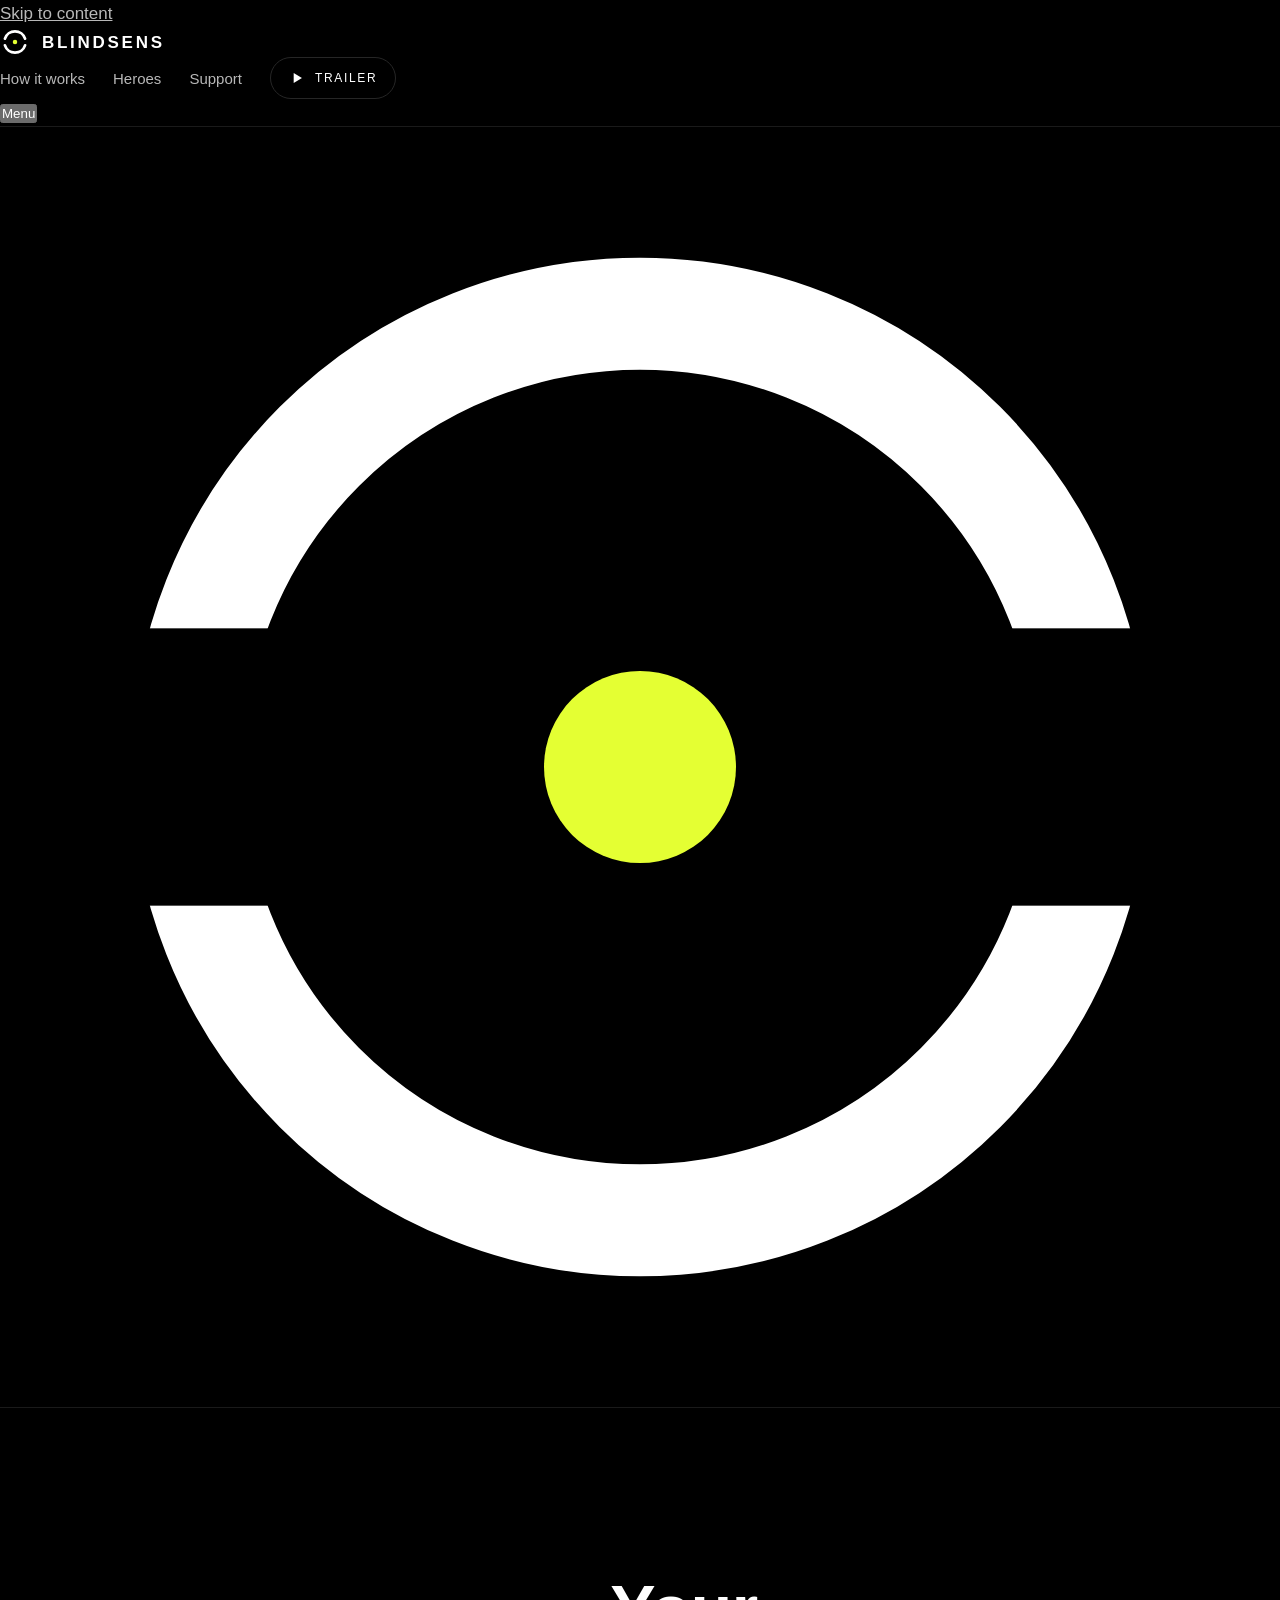
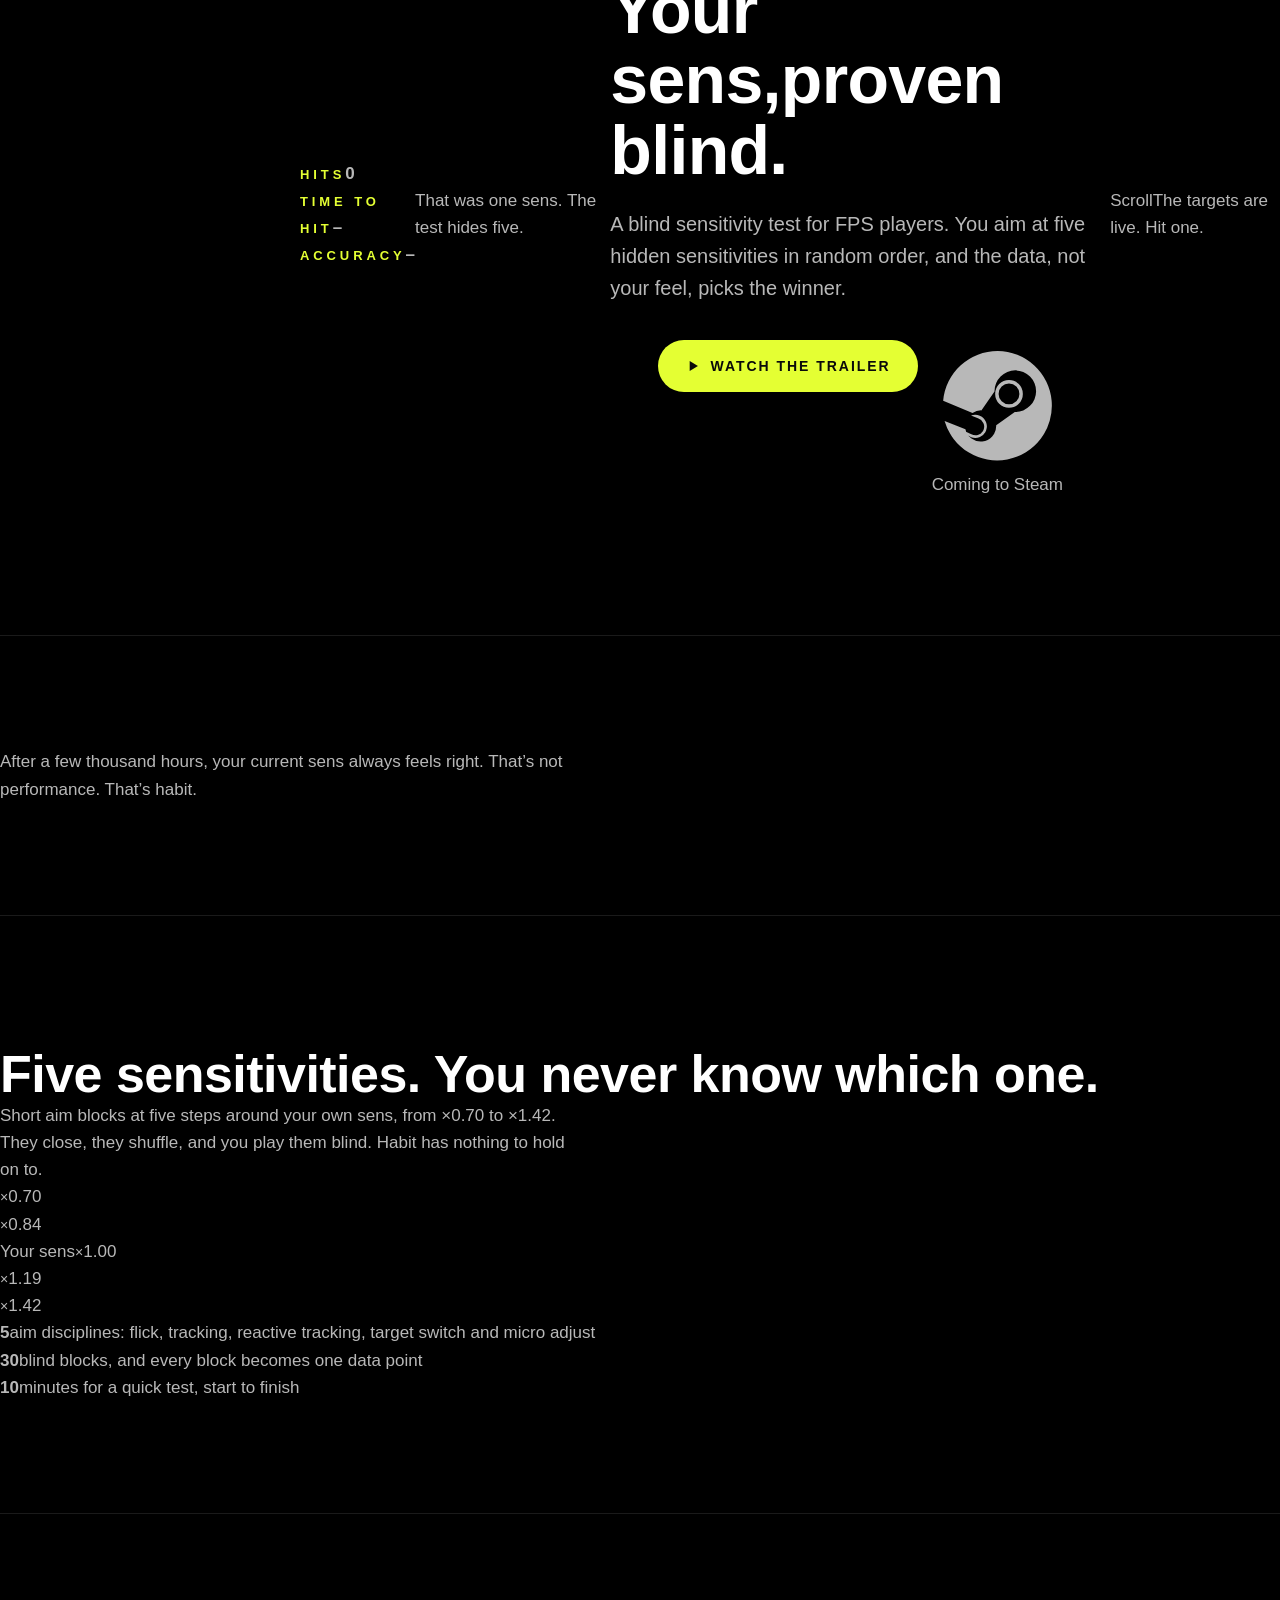
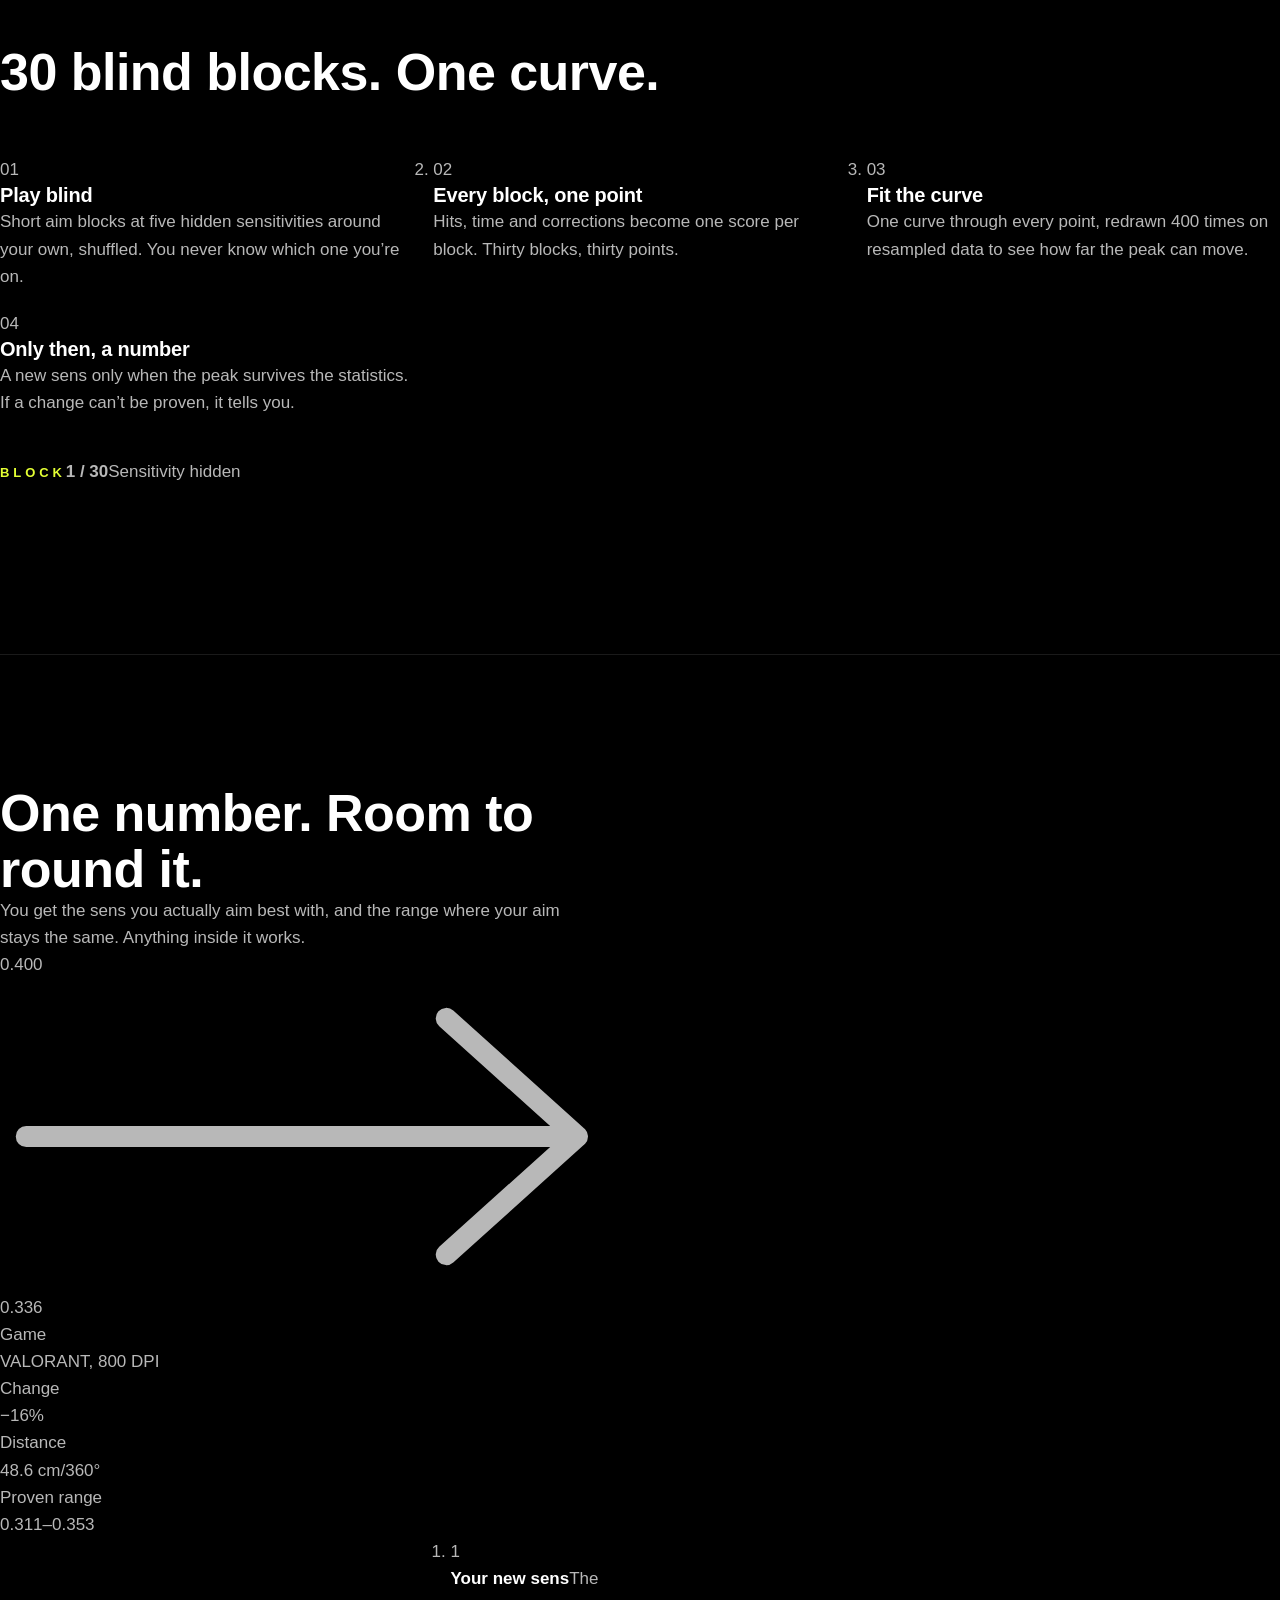
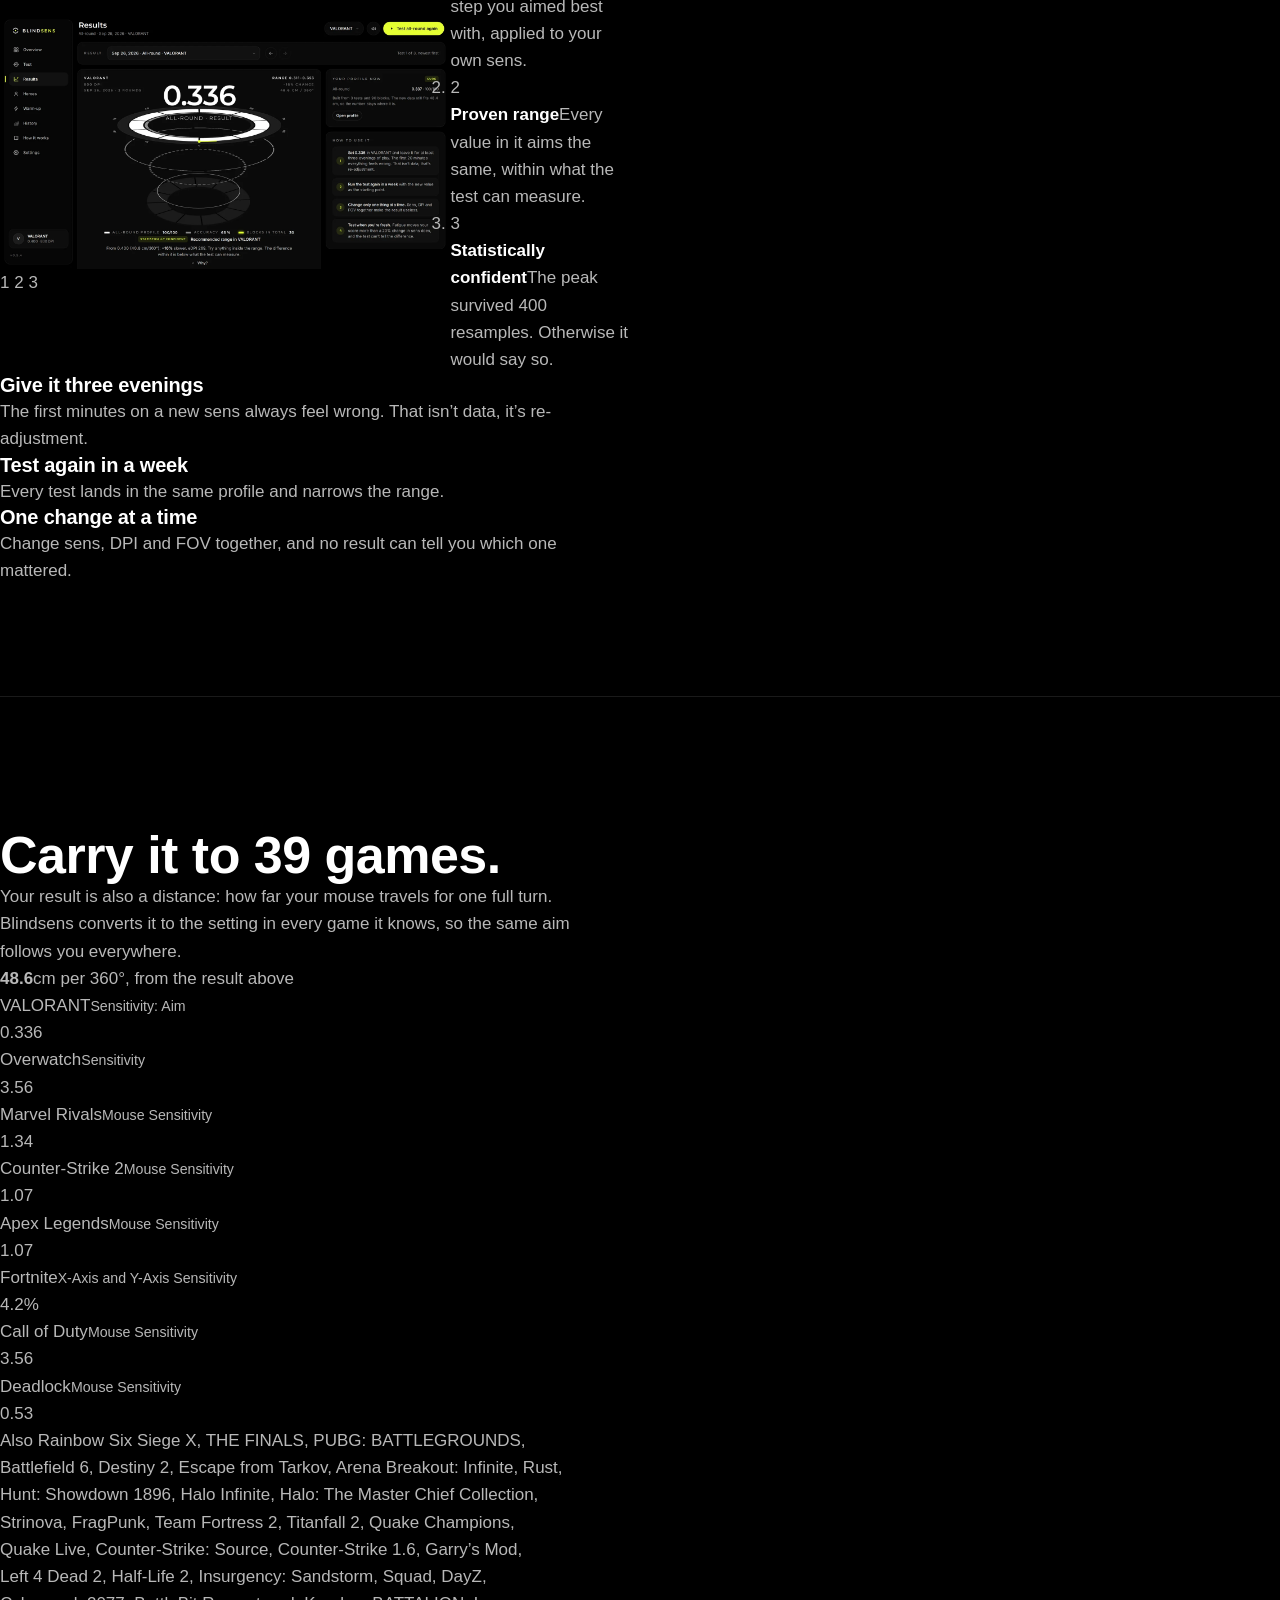
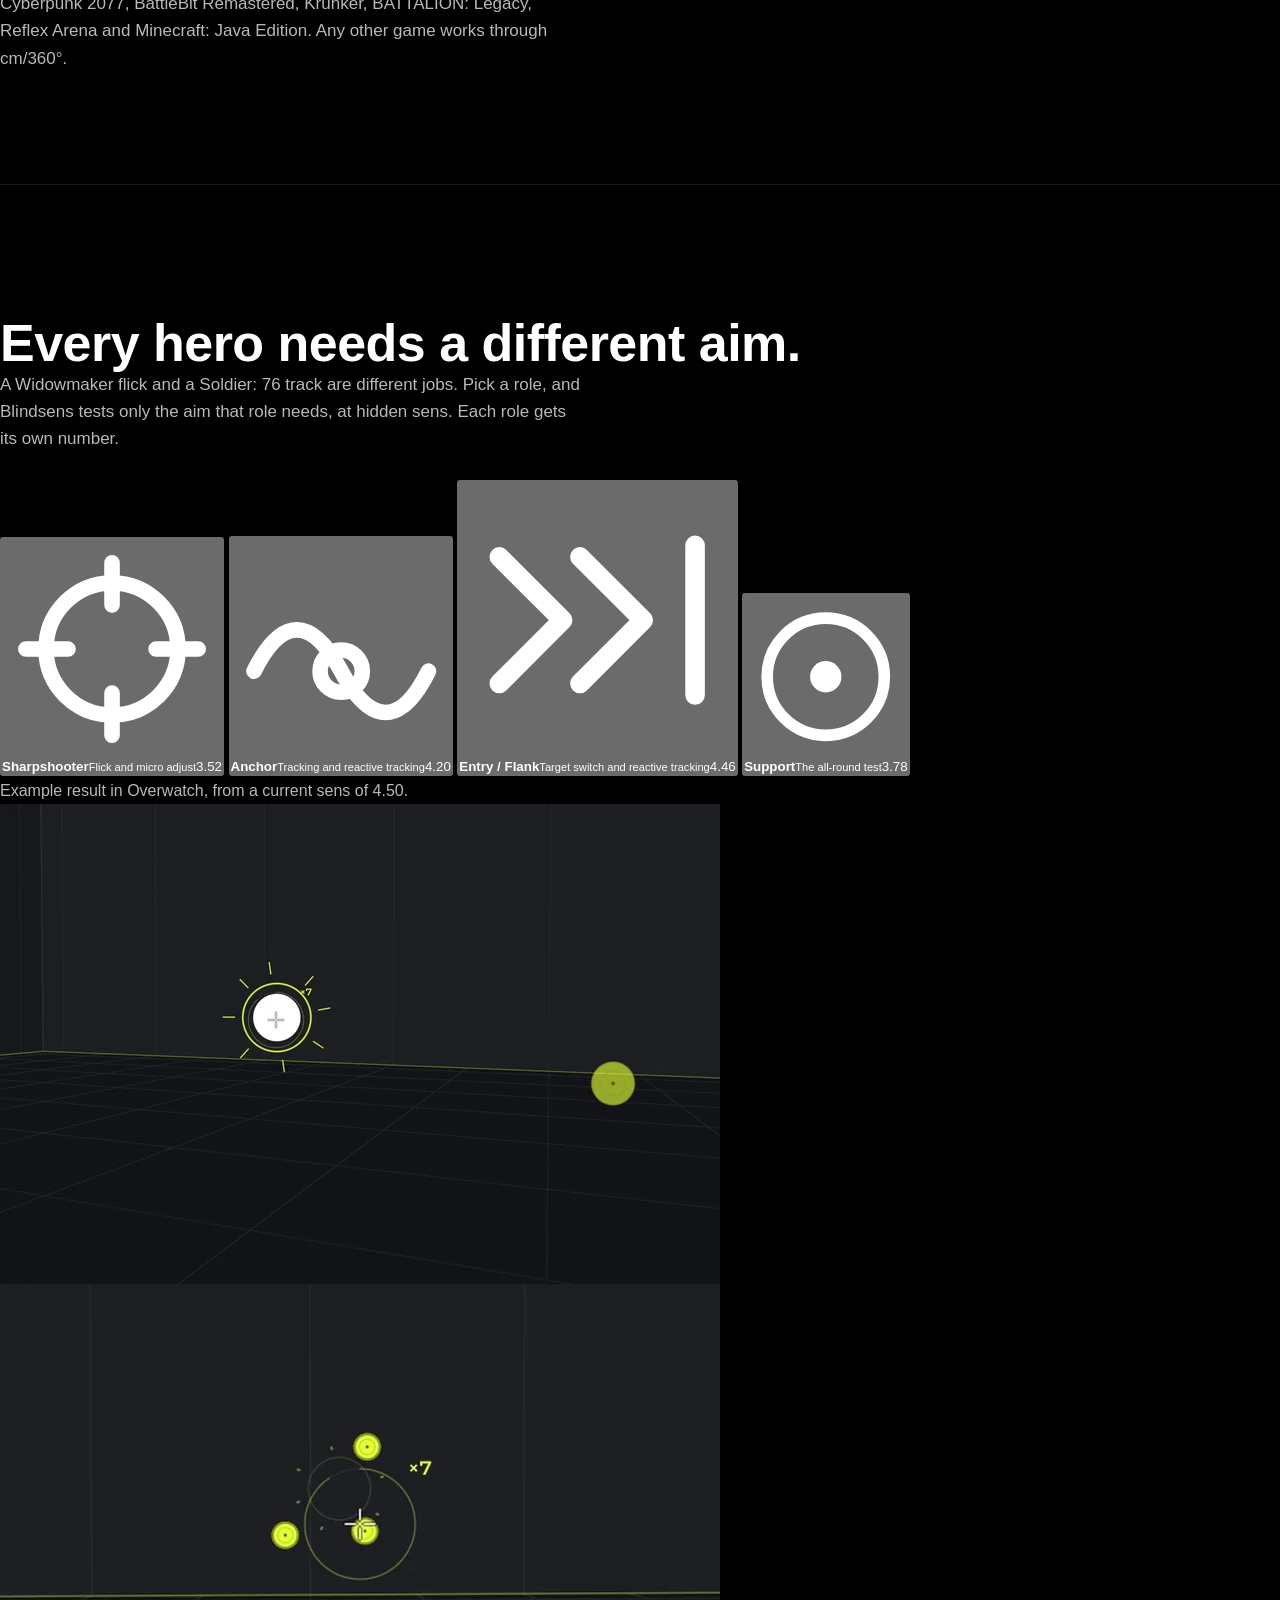
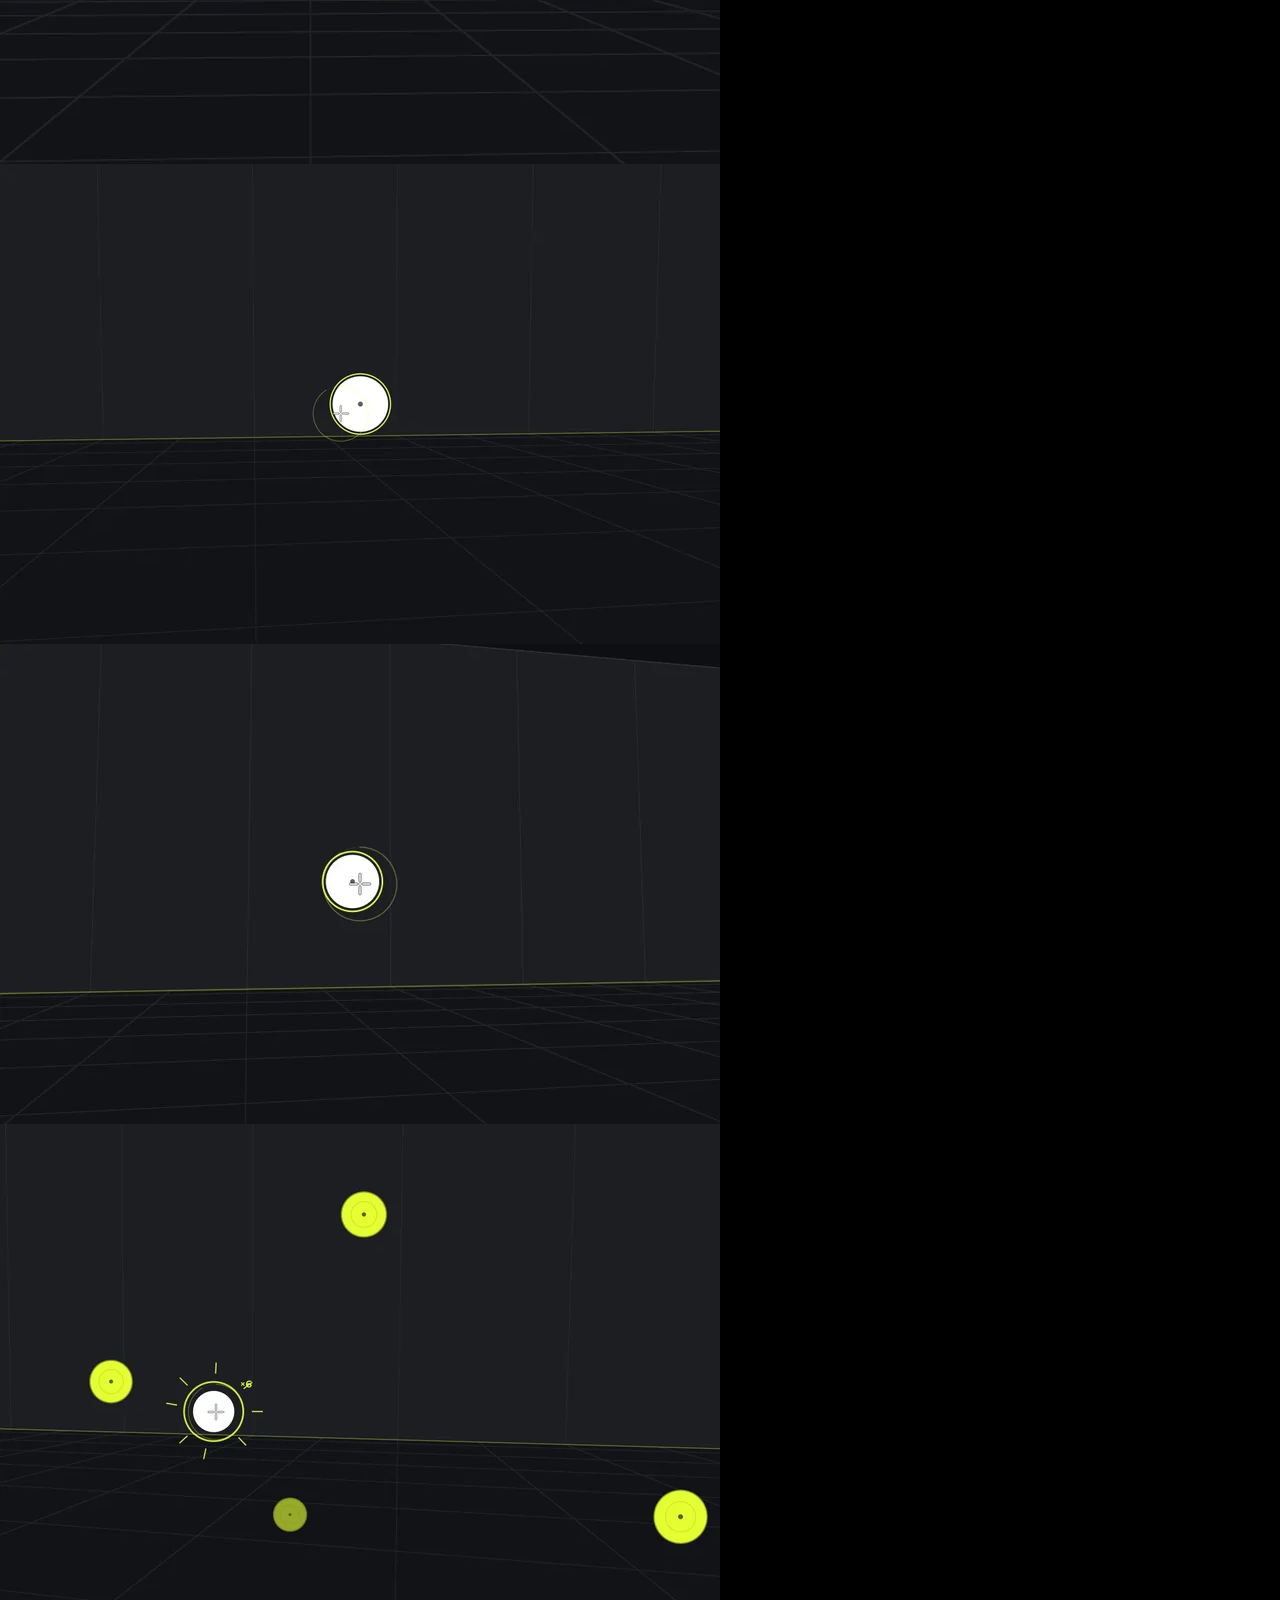
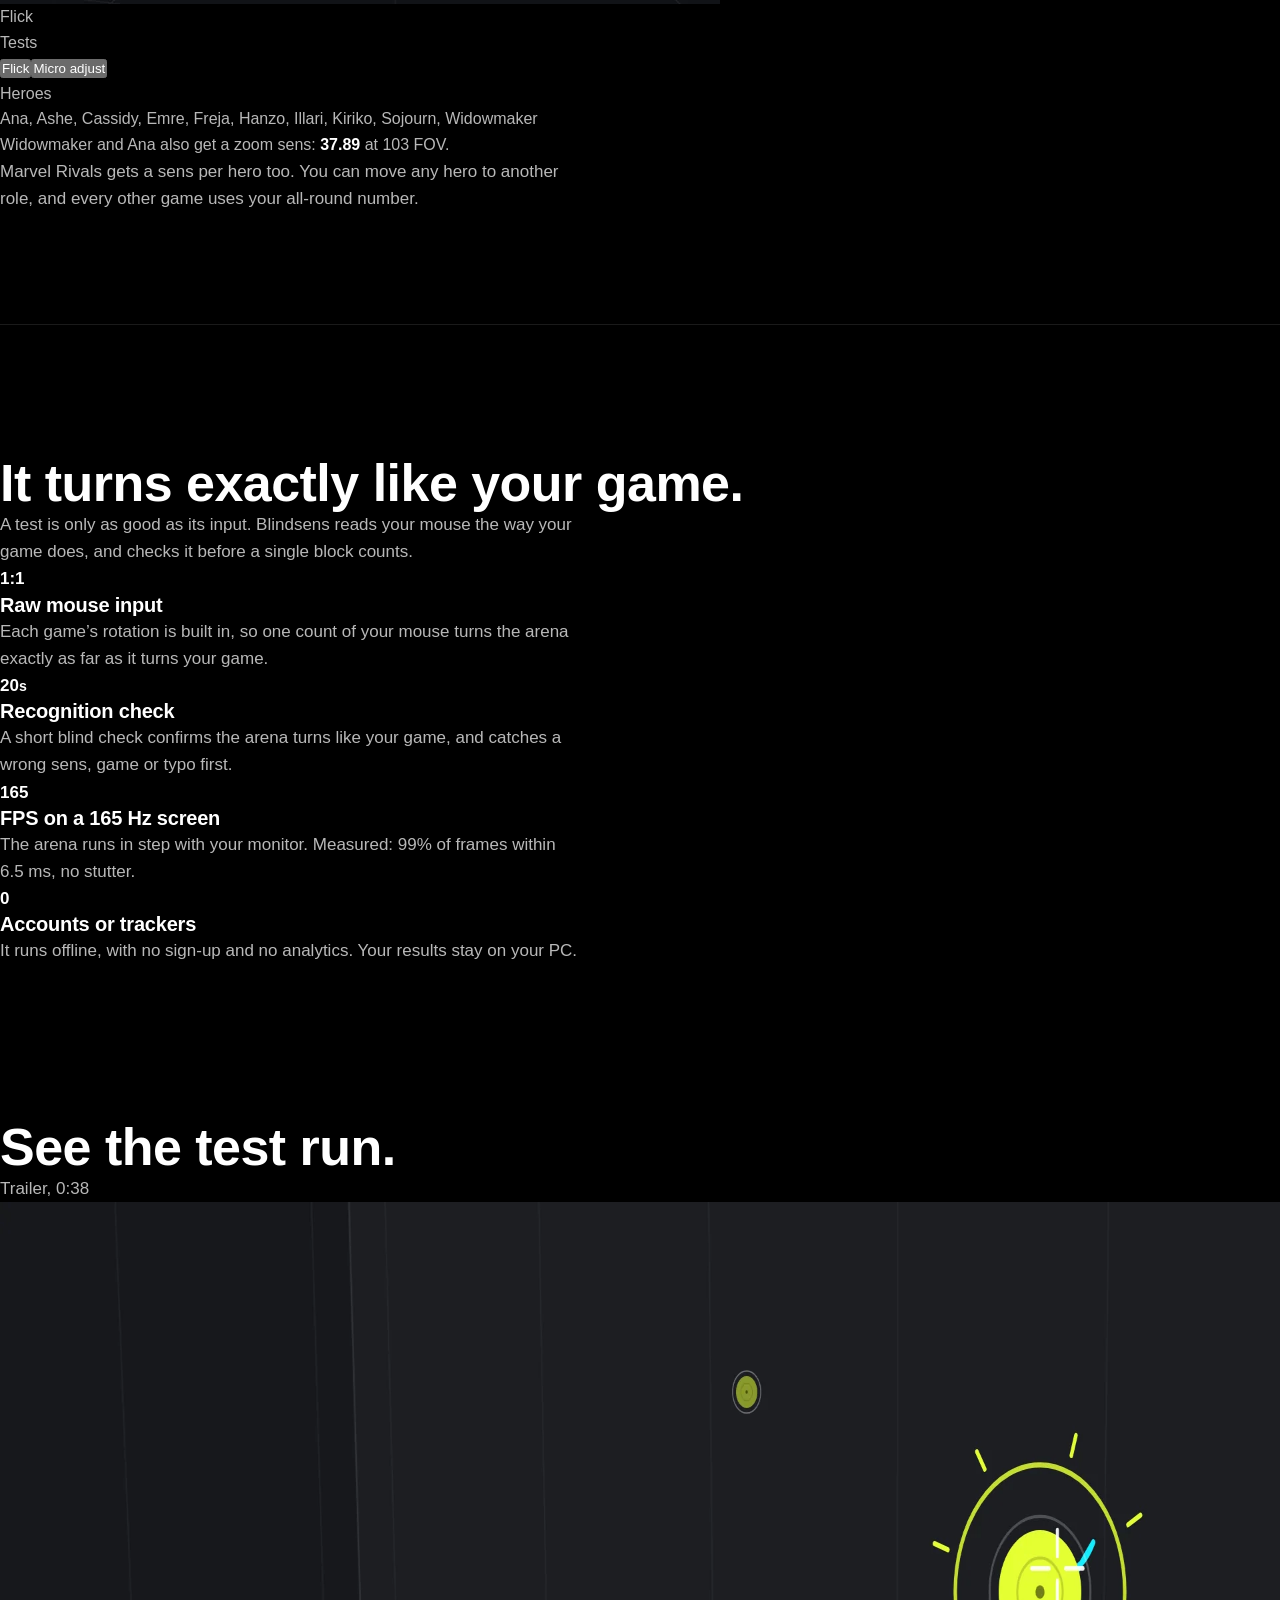
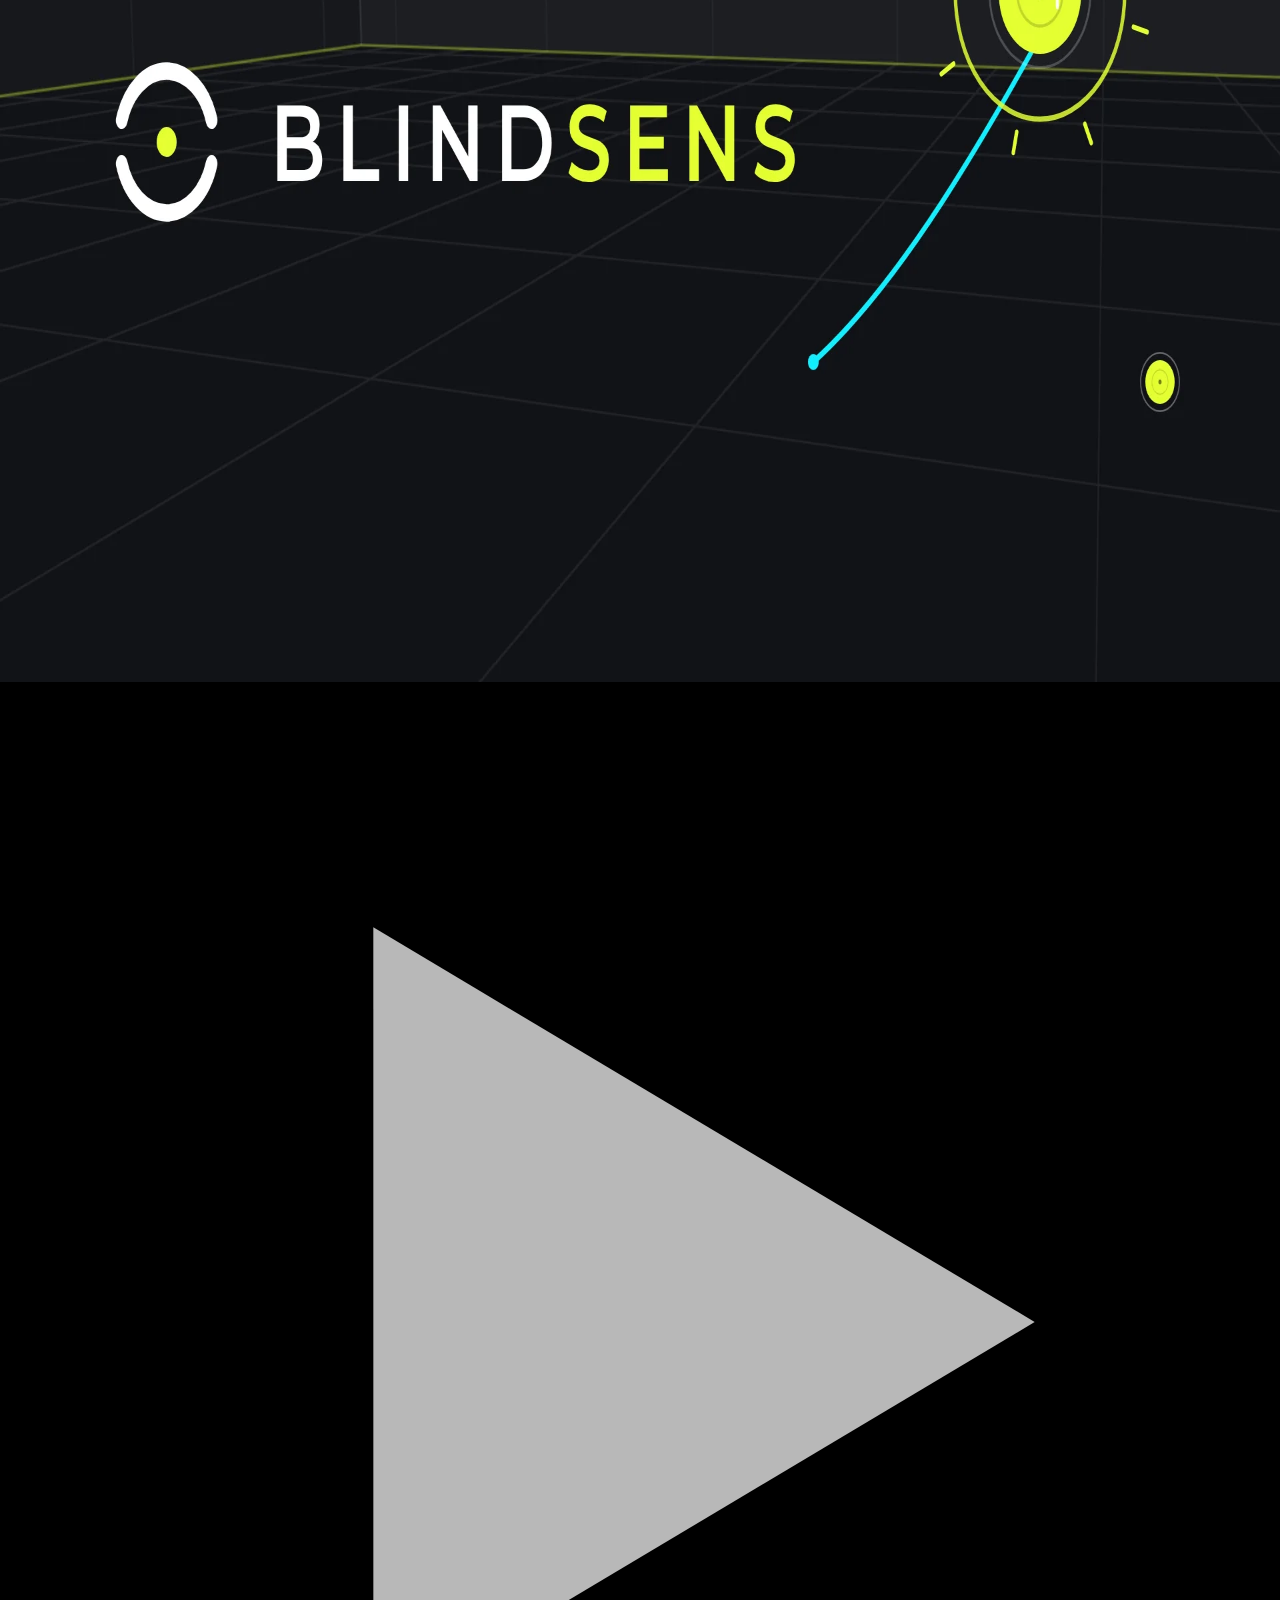
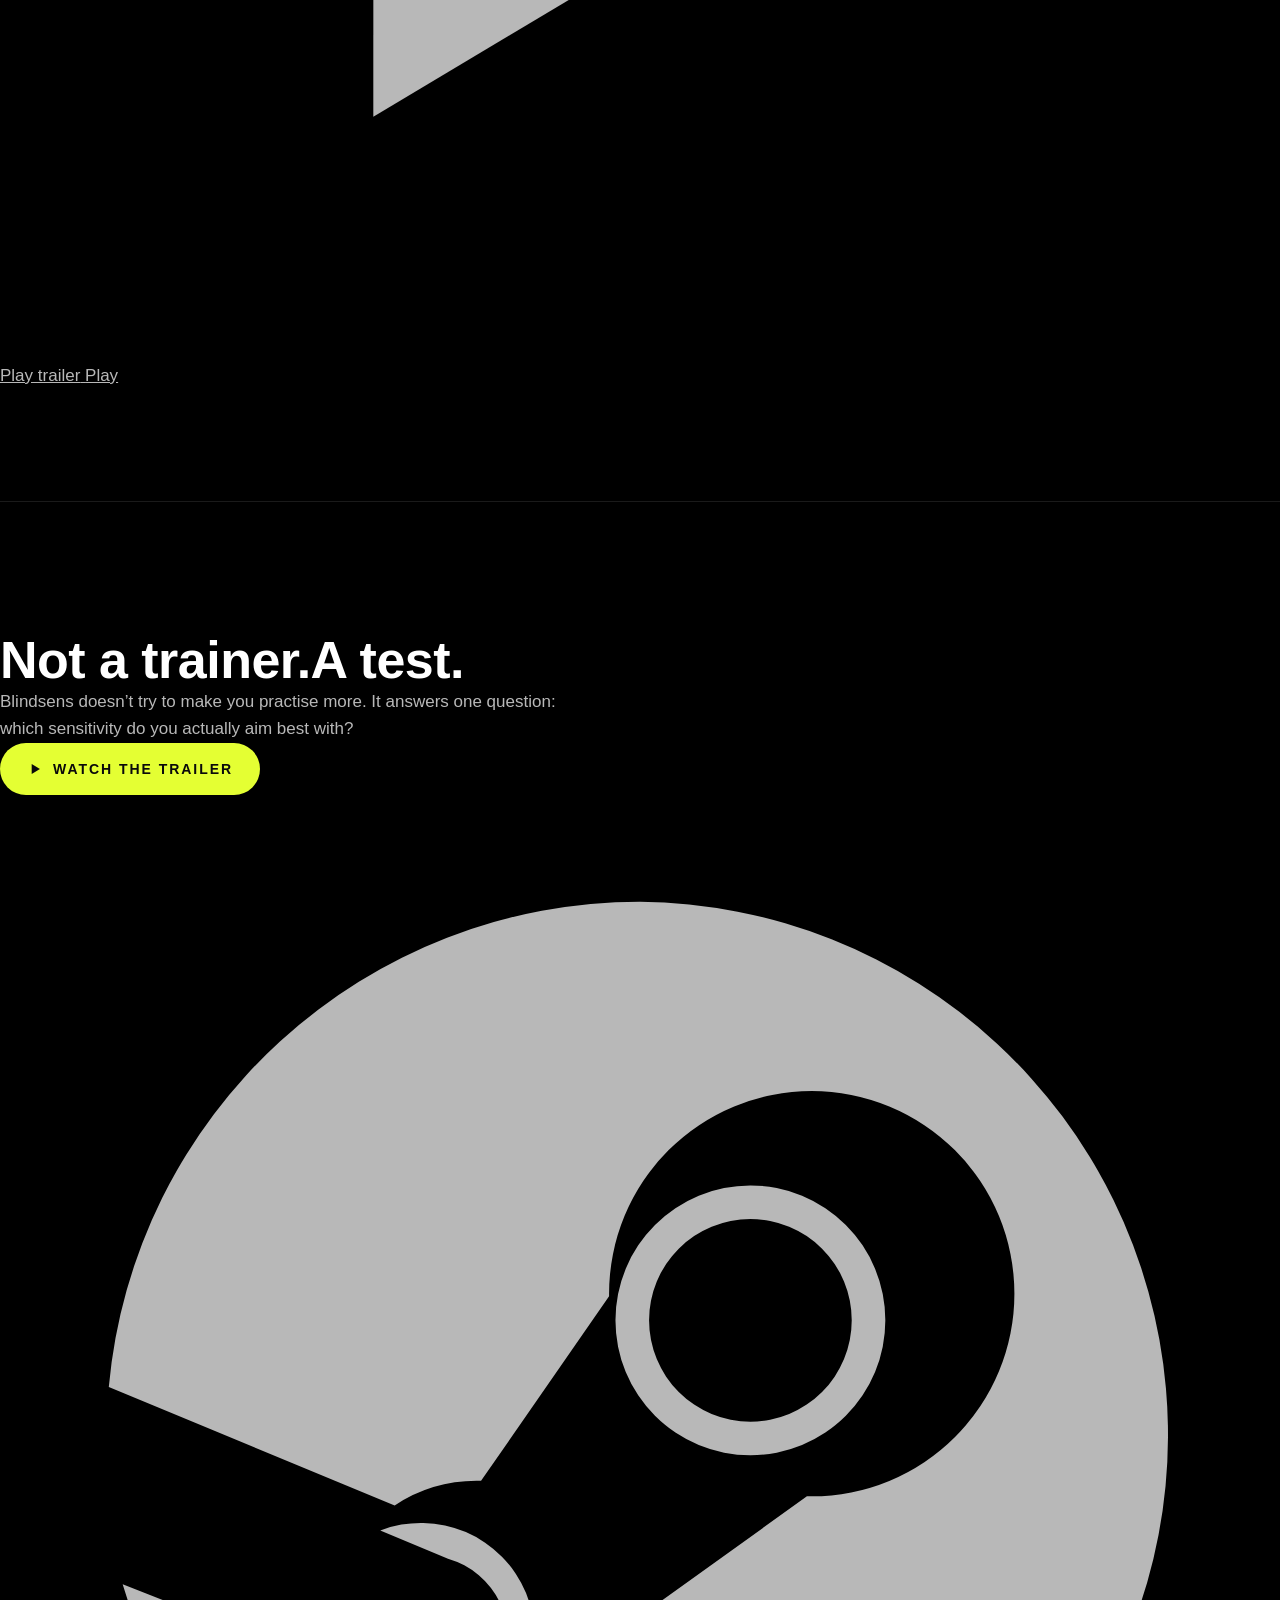
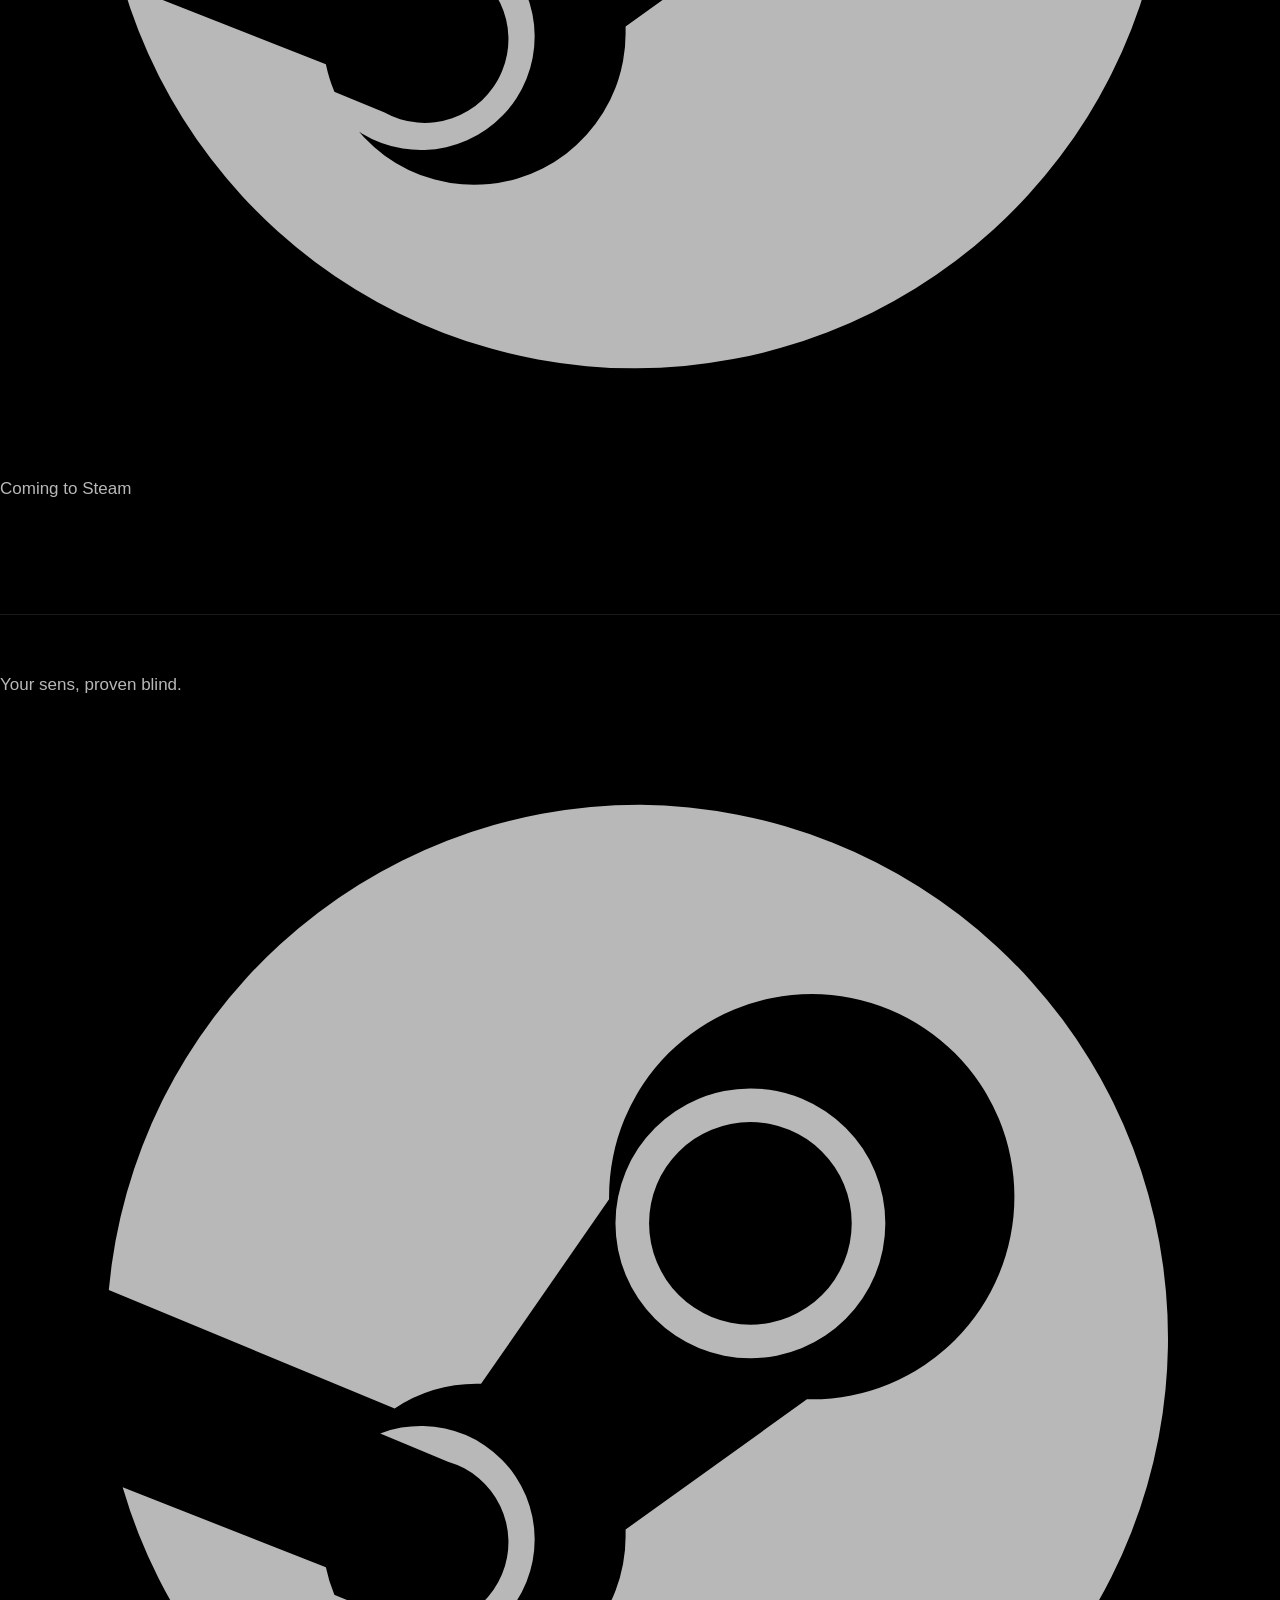
==== commit a2f7cbf1: "Add files via upload" ====
--- a/index.html
+++ b/index.html
@@ -2,10 +2,11 @@
 <html lang="en">
 <head>
 <meta charset="utf-8">
-<meta name="viewport" content="width=device-width, initial-scale=1">
+<meta name="viewport" content="width=device-width, initial-scale=1, viewport-fit=cover">
 <title>Blindsens: your sens, proven blind</title>
 <meta name="description" content="A blind sensitivity test for FPS players. Aim at five hidden sensitivities in random order, and let the data, not your feel, pick your sens.">
 <meta name="theme-color" content="#000000">
+<meta name="color-scheme" content="dark">
 <link rel="canonical" href="https://blindsens.com/">
 <meta property="og:type" content="website">
 <meta property="og:site_name" content="Blindsens">
@@ -14,114 +15,233 @@
 <meta property="og:url" content="https://blindsens.com/">
 <meta property="og:image" content="https://blindsens.com/og.png">
 <meta property="og:image:width" content="1200"><meta property="og:image:height" content="630">
+<meta property="og:image:alt" content="The Blindsens mark and wordmark in the Blindsens arena">
 <meta name="twitter:card" content="summary_large_image">
 <link rel="icon" href="favicon.ico" sizes="any">
 <link rel="icon" href="favicon-32.png" type="image/png">
 <link rel="apple-touch-icon" href="apple-touch-icon.png">
-<link rel="preload" href="assets/fonts/montserrat-600.woff2" as="font" type="font/woff2" crossorigin>
-<link rel="preload" href="assets/fonts/inter-400.woff2" as="font" type="font/woff2" crossorigin>
-<link rel="stylesheet" href="assets/site.css">
-<script>document.documentElement.classList.add("js")</script>
+<link rel="stylesheet" href="assets/fonts.css?v=3.0"><link rel="stylesheet" href="assets/site.css?v=3.0"><link rel="stylesheet" href="assets/home.css?v=3.0">
+<script>(function(h){h.classList.add("js");try{if(sessionStorage.getItem("bs-veil")==="1"){h.classList.add("veil-in");sessionStorage.removeItem("bs-veil")}}catch(e){}})(document.documentElement)</script>
+<script>(function(h){try{if(!h.classList.contains("veil-in")&&!location.hash&&sessionStorage.getItem("bs-intro")!=="1"&&!matchMedia("(prefers-reduced-motion: reduce)").matches)h.classList.add("intro-on")}catch(e){}})(document.documentElement)</script>
+<script type="application/ld+json">{"@context": "https://schema.org", "@type": "SoftwareApplication", "name": "Blindsens", "applicationCategory": "GameApplication", "operatingSystem": "Windows 10, Windows 11", "description": "A blind sensitivity test for FPS players. Aim at five hidden sensitivities in random order, and let the data, not your feel, pick your sens.", "url": "https://blindsens.com/", "image": "https://blindsens.com/og.png", "author": {"@type": "Person", "name": "M. Samir J."}, "publisher": {"@type": "Organization", "name": "Blindsens", "email": "hello@blindsens.com", "url": "https://blindsens.com/"}}</script>
 </head>
-<body>
-<header class="nav"><div class="wrap">
-  <a class="brand" href="index.html" aria-label="Blindsens home"><svg viewBox="0 0 48 48" aria-hidden="true"><path d="M7.81 18.80A17 17 0 0 1 40.19 18.80M40.19 29.20A17 17 0 0 1 7.81 29.20" fill="none" stroke="#fff" stroke-width="4.2" stroke-linecap="round"/><circle cx="24" cy="24" r="3.6" fill="#e4ff33"/></svg><span class="wm">BLIND<em>SENS</em></span></a>
-  <nav aria-label="Main"><a class="opt" href="index.html#how">How it works</a><a class="opt" href="index.html#method">The method</a><a href="support.html">Support</a><a class="btn sec" href="index.html#trailer">Trailer</a></nav>
+<body class="home nav-clear">
+<a class="skip" href="#main">Skip to content</a>
+<header class="nav" id="nav"><div class="in">
+  <a class="brand" href="index.html" aria-label="Blindsens, front page"><svg class="mark" viewBox="0 0 48 48" aria-hidden="true" focusable="false"><path d="M7.81 18.8A17 17 0 0 1 40.19 18.8M40.19 29.2A17 17 0 0 1 7.81 29.2" fill="none" stroke="#fff" stroke-width="4.2" stroke-linecap="round"/><circle cx="24" cy="24" r="3.6" fill="#e4ff33"/></svg><span class="wm">BLIND<span>SENS</span></span></a>
+  <nav aria-label="Main"><a href="#how">How it works</a><a href="#heroes">Heroes</a><a href="support.html">Support</a><a class="btn sec sm" href="#trailer" data-cta="trailer"><svg viewBox="0 0 24 24" aria-hidden="true" focusable="false"><path fill="currentColor" d="M7 4.6v14.8L19.4 12z"/></svg>Trailer</a></nav>
+  <button class="mbtn" type="button" aria-expanded="false" aria-controls="menu"><span>Menu</span><span class="ic" aria-hidden="true"><i></i><i></i></span></button>
 </div></header>
-
-<main>
-<section class="hero" aria-labelledby="h1">
-  <div class="wrap">
-    <div class="lockup"><svg class="mk" viewBox="0 0 48 48" aria-hidden="true"><circle class="ring" cx="24" cy="24" r="17" fill="none" stroke="#fff" stroke-width="4.2" stroke-linecap="round" transform="rotate(-90 24 24)"/><rect class="band" x="2" y="18.8" width="44" height="10.4" fill="#000"/><circle class="dot" cx="24" cy="24" r="3.6" fill="#e4ff33"/></svg><div class="wmc"><div class="wmi"><span class="wm" role="img" aria-label="Blindsens">BLIND<em>SENS</em></span></div></div></div>
-    <h1 id="h1" class="fade f1">Your sens, proven blind.</h1>
-    <p class="lead fade f2">A blind sensitivity test for FPS players. You aim at five hidden sensitivities in random order, and the data, not your feel, picks the winner.</p>
-    <div class="ctas fade f3"><a class="btn pri" href="#trailer"><svg viewBox="0 0 24 24" aria-hidden="true"><path fill="currentColor" d="M8 5.5v13l10.5-6.5z"/></svg>Watch the trailer</a><span class="btn soon" aria-disabled="true"><svg viewBox="0 0 24 24" aria-hidden="true"><path fill="currentColor" d="M12 2a10 10 0 0 0-9.96 9.1l5.36 2.22a2.8 2.8 0 0 1 1.62-.46l2.4-3.46v-.05a3.8 3.8 0 1 1 3.8 3.8h-.09l-3.4 2.44v.13a2.84 2.84 0 0 1-5.62.58L2.3 14.8A10 10 0 1 0 12 2Zm-4.8 15.2-1.23-.51a2.13 2.13 0 1 0 1.16-2.9l1.27.53a1.57 1.57 0 1 1-1.2 2.88Zm9.4-7.35a2.53 2.53 0 1 0-2.53 2.53 2.53 2.53 0 0 0 2.53-2.53Zm-4.43 0a1.9 1.9 0 1 1 1.9 1.9 1.9 1.9 0 0 1-1.9-1.9Z"/></svg>Coming to Steam</span></div>
-    <div class="meta fade f4">Windows · Steam · November 2026 · 21 languages</div>
-  </div>
-</section>
-
-<section id="trailer" aria-label="Trailer"><div class="wrap">
-  <div class="player"><video preload="none" playsinline poster="media/poster.webp" src="media/blindsens-trailer.mp4" aria-label="Blindsens trailer"></video>
-  <button class="play" type="button" aria-label="Play the trailer"><span><svg viewBox="0 0 24 24" aria-hidden="true"><path fill="currentColor" d="M7 4.5v15L19.5 12z"/></svg>Play trailer · 0:38</span></button></div>
-</div></section>
-
-<section aria-labelledby="h-prob"><div class="wrap"><div class="head">
-  <div class="k">The problem</div>
-  <h2 id="h-prob">Feel finds the sens you're used to.</h2>
-  <p>Every sens finder asks how it feels. But after a few thousand hours, your current sens always feels right. That's habit, not performance. To find out what you actually aim best with, you have to remove the one thing that biases the answer: <b>knowing which sens you're on.</b></p>
-</div></div></section>
-
-<section id="how" aria-labelledby="h-how"><div class="wrap">
-  <div class="head"><div class="k">How it works</div><h2 id="h-how">Three steps. One honest answer.</h2></div>
-  <div class="steps">
-    <article class="card step"><div class="img"><img src="assets/img/arena.webp" alt="The Blindsens arena during a flick block" width="1280" height="720" loading="lazy" decoding="async"></div><div class="txt"><div class="n">01</div><h3>Play blind</h3><p>Short aim blocks at five hidden sensitivities, from ×0.70 to ×1.42 of your own. Shuffled. You never know which one you're on.</p></div></article>
-    <article class="card step"><div class="img"><img src="assets/img/curve.webp" alt="Performance per hidden step with the fitted curve" width="1280" height="720" loading="lazy" decoding="async"></div><div class="txt"><div class="n">02</div><h3>The data decides</h3><p>Every block becomes one data point. A curve is fitted through all of them, resampled 400 times and tested before anything is recommended.</p></div></article>
-    <article class="card step"><div class="img"><img src="assets/img/games.webp" alt="Your result converted to other games" width="1280" height="720" loading="lazy" decoding="async"></div><div class="txt"><div class="n">03</div><h3>One number, every game</h3><p>Your result in cm/360°, converted to 39 FPS games, with sens per hero where the game has heroes.</p></div></article>
-  </div>
-</div></section>
-
-<section id="method" aria-labelledby="h-met"><div class="wrap">
-  <div class="head"><div class="k">The method</div><h2 id="h-met">Where you actually perform best.</h2>
-  <p>No black box. The same statistics researchers use to find an optimum, in a test that takes about ten minutes.</p></div>
-  <div class="method">
-    <div class="card chart" id="chart"><svg viewBox="0 0 760 460" role="img" aria-label="Score per hidden sensitivity step with the fitted curve, 400 resamples, the 90% band and the best step at ×0.84"><line class="ax" x1="78" y1="392" x2="740" y2="392"/><line class="ax" x1="78" y1="392" x2="78" y2="46"/><line x1="78" y1="295.9" x2="740" y2="295.9" stroke="#151515" stroke-width="2"/><text class="tk" x="64" y="300.9" text-anchor="end">0.50</text><line x1="78" y1="199.8" x2="740" y2="199.8" stroke="#151515" stroke-width="2"/><text class="tk" x="64" y="204.8" text-anchor="end">1.00</text><line x1="78" y1="103.7" x2="740" y2="103.7" stroke="#151515" stroke-width="2"/><text class="tk" x="64" y="108.7" text-anchor="end">1.50</text><text class="tk" x="134.3" y="422" text-anchor="middle">×0.70</text><text class="tk" x="274.7" y="422" text-anchor="middle">×0.84</text><text class="tk" x="409.0" y="422" text-anchor="middle" fill="#fff">×1.00</text><text class="tk" x="543.0" y="422" text-anchor="middle">×1.19</text><text class="tk" x="679.1" y="422" text-anchor="middle">×1.42</text><text class="lb" x="740" y="450" text-anchor="end">HIDDEN SENSITIVITY STEP</text><text class="lb" x="78" y="28">SCORE</text><rect class="band" x="214.1" y="46" width="97.8" height="346" fill="rgba(228,255,51,.10)"/><g class="boots"><path d="M89,175 L129,157 L169,144 L209,136 L249,132 L289,132 L329,137 L369,146 L409,159 L449,177 L489,200 L529,226 L569,257 L609,293 L649,333 L689,377" fill="none" stroke="#fff" stroke-opacity=".07" stroke-width="1.3"/><path d="M89,161 L129,145 L169,133 L209,125 L249,121 L289,122 L329,126 L369,135 L409,148 L449,165 L489,186 L529,212 L569,241 L609,275 L649,313 L689,355" fill="none" stroke="#fff" stroke-opacity=".07" stroke-width="1.3"/><path d="M89,197 L129,174 L169,157 L209,143 L249,135 L289,132 L329,133 L369,139 L409,150 L449,166 L489,186 L529,211 L569,241 L609,276 L649,315 L689,360" fill="none" stroke="#fff" stroke-opacity=".07" stroke-width="1.3"/><path d="M89,175 L129,153 L169,137 L209,125 L249,119 L289,117 L329,121 L369,129 L409,142 L449,160 L489,184 L529,212 L569,245 L609,283 L649,326 L689,374" fill="none" stroke="#fff" stroke-opacity=".07" stroke-width="1.3"/><path d="M89,169 L129,150 L169,135 L209,125 L249,120 L289,119 L329,123 L369,132 L409,145 L449,163 L489,185 L529,212 L569,244 L609,280 L649,321 L689,367" fill="none" stroke="#fff" stroke-opacity=".07" stroke-width="1.3"/><path d="M89,147 L129,133 L169,124 L209,118 L249,117 L289,119 L329,126 L369,136 L409,151 L449,170 L489,193 L529,220 L569,251 L609,286 L649,325 L689,368" fill="none" stroke="#fff" stroke-opacity=".07" stroke-width="1.3"/><path d="M89,200 L129,170 L169,145 L209,126 L249,113 L289,106 L329,105 L369,110 L409,121 L449,139 L489,162 L529,191 L569,226 L609,267 L649,314 L689,367" fill="none" stroke="#fff" stroke-opacity=".07" stroke-width="1.3"/><path d="M89,191 L129,165 L169,145 L209,130 L249,121 L289,118 L329,120 L369,127 L409,140 L449,159 L489,183 L529,212 L569,247 L609,288 L649,334 L689,385" fill="none" stroke="#fff" stroke-opacity=".07" stroke-width="1.3"/><path d="M89,174 L129,157 L169,144 L209,135 L249,131 L289,130 L329,134 L369,143 L409,155 L449,172 L489,193 L529,218 L569,248 L609,282 L649,320 L689,362" fill="none" stroke="#fff" stroke-opacity=".07" stroke-width="1.3"/><path d="M89,177 L129,165 L169,156 L209,150 L249,148 L289,150 L329,155 L369,164 L409,177 L449,193 L489,213 L529,236 L569,264 L609,294 L649,328 L689,366" fill="none" stroke="#fff" stroke-opacity=".07" stroke-width="1.3"/><path d="M89,201 L129,176 L169,157 L209,143 L249,134 L289,130 L329,131 L369,137 L409,148 L449,163 L489,184 L529,210 L569,241 L609,276 L649,317 L689,363" fill="none" stroke="#fff" stroke-opacity=".07" stroke-width="1.3"/><path d="M89,170 L129,154 L169,141 L209,134 L249,130 L289,131 L329,137 L369,147 L409,161 L449,179 L489,202 L529,230 L569,261 L609,297 L649,338 L689,383" fill="none" stroke="#fff" stroke-opacity=".07" stroke-width="1.3"/><path d="M89,164 L129,145 L169,131 L209,122 L249,118 L289,118 L329,123 L369,132 L409,147 L449,166 L489,189 L529,218 L569,251 L609,289 L649,331 L689,378" fill="none" stroke="#fff" stroke-opacity=".07" stroke-width="1.3"/><path d="M89,123 L129,116 L169,113 L209,112 L249,115 L289,121 L329,130 L369,143 L409,159 L449,178 L489,201 L529,226 L569,256 L609,288 L649,324 L689,363" fill="none" stroke="#fff" stroke-opacity=".07" stroke-width="1.3"/><path d="M89,147 L129,133 L169,123 L209,117 L249,115 L289,117 L329,123 L369,133 L409,147 L449,165 L489,187 L529,213 L569,244 L609,278 L649,316 L689,358" fill="none" stroke="#fff" stroke-opacity=".07" stroke-width="1.3"/><path d="M89,178 L129,158 L169,142 L209,131 L249,125 L289,124 L329,127 L369,136 L409,149 L449,167 L489,190 L529,218 L569,251 L609,288 L649,331 L689,378" fill="none" stroke="#fff" stroke-opacity=".07" stroke-width="1.3"/><path d="M89,174 L129,154 L169,138 L209,127 L249,121 L289,120 L329,124 L369,132 L409,145 L449,163 L489,186 L529,213 L569,246 L609,283 L649,324 L689,371" fill="none" stroke="#fff" stroke-opacity=".07" stroke-width="1.3"/><path d="M89,179 L129,156 L169,138 L209,125 L249,118 L289,115 L329,117 L369,125 L409,137 L449,155 L489,177 L529,205 L569,237 L609,275 L649,318 L689,366" fill="none" stroke="#fff" stroke-opacity=".07" stroke-width="1.3"/><path d="M89,204 L129,179 L169,160 L209,145 L249,136 L289,132 L329,134 L369,140 L409,152 L449,169 L489,191 L529,218 L569,250 L609,288 L649,330 L689,378" fill="none" stroke="#fff" stroke-opacity=".07" stroke-width="1.3"/><path d="M89,152 L129,136 L169,124 L209,117 L249,114 L289,115 L329,121 L369,131 L409,146 L449,165 L489,188 L529,216 L569,248 L609,284 L649,325 L689,370" fill="none" stroke="#fff" stroke-opacity=".07" stroke-width="1.3"/><path d="M89,135 L129,124 L169,117 L209,114 L249,114 L289,118 L329,126 L369,137 L409,153 L449,172 L489,195 L529,221 L569,252 L609,286 L649,324 L689,366" fill="none" stroke="#fff" stroke-opacity=".07" stroke-width="1.3"/><path d="M89,160 L129,141 L169,127 L209,117 L249,112 L289,112 L329,116 L369,125 L409,139 L449,158 L489,181 L529,209 L569,242 L609,280 L649,322 L689,369" fill="none" stroke="#fff" stroke-opacity=".07" stroke-width="1.3"/><path d="M89,174 L129,156 L169,141 L209,131 L249,126 L289,125 L329,129 L369,137 L409,149 L449,166 L489,188 L529,214 L569,244 L609,279 L649,319 L689,363" fill="none" stroke="#fff" stroke-opacity=".07" stroke-width="1.3"/><path d="M89,118 L129,110 L169,105 L209,104 L249,106 L289,112 L329,121 L369,133 L409,149 L449,169 L489,191 L529,217 L569,247 L609,280 L649,316 L689,356" fill="none" stroke="#fff" stroke-opacity=".07" stroke-width="1.3"/><path d="M89,185 L129,164 L169,149 L209,137 L249,131 L289,129 L329,132 L369,140 L409,152 L449,169 L489,191 L529,218 L569,249 L609,285 L649,326 L689,371" fill="none" stroke="#fff" stroke-opacity=".07" stroke-width="1.3"/><path d="M89,169 L129,151 L169,137 L209,128 L249,124 L289,124 L329,129 L369,138 L409,152 L449,170 L489,193 L529,221 L569,253 L609,290 L649,332 L689,378" fill="none" stroke="#fff" stroke-opacity=".07" stroke-width="1.3"/><path d="M89,153 L129,143 L169,136 L209,133 L249,133 L289,137 L329,144 L369,155 L409,169 L449,187 L489,209 L529,234 L569,263 L609,295 L649,330 L689,370" fill="none" stroke="#fff" stroke-opacity=".07" stroke-width="1.3"/><path d="M89,164 L129,147 L169,134 L209,126 L249,122 L289,123 L329,127 L369,136 L409,149 L449,167 L489,188 L529,214 L569,244 L609,279 L649,317 L689,360" fill="none" stroke="#fff" stroke-opacity=".07" stroke-width="1.3"/><path d="M89,204 L129,179 L169,158 L209,143 L249,133 L289,128 L329,128 L369,134 L409,145 L449,162 L489,184 L529,211 L569,243 L609,281 L649,323 L689,372" fill="none" stroke="#fff" stroke-opacity=".07" stroke-width="1.3"/><path d="M89,207 L129,181 L169,160 L209,144 L249,134 L289,129 L329,129 L369,135 L409,145 L449,161 L489,182 L529,208 L569,240 L609,276 L649,318 L689,365" fill="none" stroke="#fff" stroke-opacity=".07" stroke-width="1.3"/><path d="M89,193 L129,169 L169,149 L209,135 L249,126 L289,122 L329,124 L369,130 L409,142 L449,159 L489,181 L529,209 L569,241 L609,279 L649,322 L689,370" fill="none" stroke="#fff" stroke-opacity=".07" stroke-width="1.3"/><path d="M89,173 L129,151 L169,134 L209,122 L249,115 L289,113 L329,116 L369,124 L409,137 L449,155 L489,177 L529,205 L569,238 L609,275 L649,318 L689,365" fill="none" stroke="#fff" stroke-opacity=".07" stroke-width="1.3"/><path d="M89,195 L129,172 L169,154 L209,141 L249,133 L289,130 L329,131 L369,138 L409,150 L449,166 L489,188 L529,214 L569,246 L609,282 L649,323 L689,370" fill="none" stroke="#fff" stroke-opacity=".07" stroke-width="1.3"/><path d="M89,207 L129,180 L169,159 L209,143 L249,133 L289,128 L329,129 L369,134 L409,146 L449,162 L489,185 L529,212 L569,245 L609,283 L649,327 L689,376" fill="none" stroke="#fff" stroke-opacity=".07" stroke-width="1.3"/><path d="M89,181 L129,161 L169,146 L209,135 L249,129 L289,128 L329,132 L369,140 L409,153 L449,170 L489,192 L529,219 L569,251 L609,287 L649,328 L689,373" fill="none" stroke="#fff" stroke-opacity=".07" stroke-width="1.3"/><path d="M89,183 L129,161 L169,144 L209,132 L249,125 L289,122 L329,125 L369,132 L409,144 L449,162 L489,184 L529,211 L569,242 L609,279 L649,321 L689,367" fill="none" stroke="#fff" stroke-opacity=".07" stroke-width="1.3"/><path d="M89,151 L129,133 L169,120 L209,111 L249,107 L289,108 L329,114 L369,124 L409,139 L449,159 L489,184 L529,213 L569,247 L609,286 L649,329 L689,378" fill="none" stroke="#fff" stroke-opacity=".07" stroke-width="1.3"/><path d="M89,154 L129,133 L169,118 L209,107 L249,101 L289,100 L329,104 L369,113 L409,127 L449,146 L489,170 L529,200 L569,234 L609,273 L649,317 L689,366" fill="none" stroke="#fff" stroke-opacity=".07" stroke-width="1.3"/><path d="M89,187 L129,166 L169,150 L209,138 L249,131 L289,128 L329,130 L369,137 L409,148 L449,163 L489,183 L529,208 L569,237 L609,271 L649,309 L689,352" fill="none" stroke="#fff" stroke-opacity=".07" stroke-width="1.3"/><path d="M89,156 L129,139 L169,126 L209,118 L249,115 L289,116 L329,121 L369,131 L409,146 L449,165 L489,188 L529,217 L569,249 L609,286 L649,328 L689,374" fill="none" stroke="#fff" stroke-opacity=".07" stroke-width="1.3"/><path d="M89,171 L129,154 L169,142 L209,134 L249,130 L289,130 L329,135 L369,144 L409,157 L449,174 L489,195 L529,220 L569,250 L609,284 L649,322 L689,364" fill="none" stroke="#fff" stroke-opacity=".07" stroke-width="1.3"/><path d="M89,171 L129,152 L169,137 L209,127 L249,121 L289,120 L329,124 L369,133 L409,146 L449,163 L489,185 L529,212 L569,243 L609,279 L649,320 L689,365" fill="none" stroke="#fff" stroke-opacity=".07" stroke-width="1.3"/><path d="M89,159 L129,141 L169,127 L209,117 L249,113 L289,113 L329,119 L369,128 L409,143 L449,163 L489,187 L529,216 L569,250 L609,288 L649,332 L689,380" fill="none" stroke="#fff" stroke-opacity=".07" stroke-width="1.3"/><path d="M89,177 L129,160 L169,148 L209,140 L249,135 L289,136 L329,140 L369,148 L409,161 L449,178 L489,199 L529,224 L569,253 L609,286 L649,324 L689,366" fill="none" stroke="#fff" stroke-opacity=".07" stroke-width="1.3"/><path d="M89,154 L129,139 L169,129 L209,123 L249,120 L289,123 L329,129 L369,139 L409,154 L449,172 L489,195 L529,222 L569,253 L609,289 L649,328 L689,372" fill="none" stroke="#fff" stroke-opacity=".07" stroke-width="1.3"/><path d="M89,197 L129,177 L169,163 L209,152 L249,146 L289,144 L329,147 L369,154 L409,165 L449,180 L489,200 L529,224 L569,253 L609,285 L649,323 L689,364" fill="none" stroke="#fff" stroke-opacity=".07" stroke-width="1.3"/><path d="M89,174 L129,153 L169,137 L209,126 L249,119 L289,117 L329,121 L369,128 L409,141 L449,159 L489,181 L529,209 L569,241 L609,278 L649,320 L689,366" fill="none" stroke="#fff" stroke-opacity=".07" stroke-width="1.3"/><path d="M89,179 L129,160 L169,145 L209,134 L249,127 L289,125 L329,128 L369,134 L409,145 L449,161 L489,181 L529,205 L569,233 L609,266 L649,304 L689,345 L729,391" fill="none" stroke="#fff" stroke-opacity=".07" stroke-width="1.3"/><path d="M89,186 L129,161 L169,141 L209,127 L249,119 L289,116 L329,118 L369,126 L409,139 L449,158 L489,183 L529,213 L569,248 L609,289 L649,335 L689,387" fill="none" stroke="#fff" stroke-opacity=".07" stroke-width="1.3"/><path d="M89,179 L129,158 L169,142 L209,131 L249,124 L289,122 L329,125 L369,133 L409,145 L449,162 L489,183 L529,210 L569,241 L609,276 L649,317 L689,362" fill="none" stroke="#fff" stroke-opacity=".07" stroke-width="1.3"/><path d="M89,167 L129,151 L169,139 L209,131 L249,128 L289,128 L329,133 L369,142 L409,155 L449,172 L489,194 L529,220 L569,250 L609,284 L649,323 L689,365" fill="none" stroke="#fff" stroke-opacity=".07" stroke-width="1.3"/><path d="M89,184 L129,163 L169,148 L209,137 L249,131 L289,129 L329,132 L369,140 L409,152 L449,169 L489,191 L529,218 L569,249 L609,284 L649,325 L689,370" fill="none" stroke="#fff" stroke-opacity=".07" stroke-width="1.3"/><path d="M89,198 L129,175 L169,156 L209,142 L249,134 L289,130 L329,131 L369,137 L409,148 L449,164 L489,185 L529,211 L569,242 L609,278 L649,318 L689,364" fill="none" stroke="#fff" stroke-opacity=".07" stroke-width="1.3"/><path d="M89,151 L129,133 L169,119 L209,110 L249,106 L289,107 L329,112 L369,122 L409,137 L449,157 L489,181 L529,210 L569,244 L609,283 L649,326 L689,374" fill="none" stroke="#fff" stroke-opacity=".07" stroke-width="1.3"/><path d="M89,138 L129,125 L169,117 L209,113 L249,112 L289,116 L329,123 L369,135 L409,150 L449,169 L489,193 L529,220 L569,251 L609,286 L649,325 L689,368" fill="none" stroke="#fff" stroke-opacity=".07" stroke-width="1.3"/><path d="M89,188 L129,168 L169,153 L209,142 L249,136 L289,134 L329,137 L369,144 L409,156 L449,172 L489,193 L529,218 L569,248 L609,282 L649,320 L689,364" fill="none" stroke="#fff" stroke-opacity=".07" stroke-width="1.3"/><path d="M89,163 L129,147 L169,136 L209,129 L249,125 L289,126 L329,130 L369,139 L409,151 L449,168 L489,188 L529,213 L569,241 L609,274 L649,310 L689,351" fill="none" stroke="#fff" stroke-opacity=".07" stroke-width="1.3"/><path d="M89,137 L129,128 L169,122 L209,119 L249,121 L289,126 L329,135 L369,148 L409,164 L449,184 L489,208 L529,235 L569,267 L609,302 L649,340 L689,383" fill="none" stroke="#fff" stroke-opacity=".07" stroke-width="1.3"/><path d="M89,197 L129,170 L169,150 L209,134 L249,124 L289,120 L329,121 L369,128 L409,140 L449,158 L489,181 L529,209 L569,244 L609,283 L649,328 L689,379" fill="none" stroke="#fff" stroke-opacity=".07" stroke-width="1.3"/><path d="M89,194 L129,173 L169,155 L209,143 L249,134 L289,131 L329,132 L369,137 L409,147 L449,162 L489,181 L529,204 L569,232 L609,265 L649,302 L689,344 L729,390" fill="none" stroke="#fff" stroke-opacity=".07" stroke-width="1.3"/><path d="M89,159 L129,146 L169,137 L209,131 L249,130 L289,132 L329,137 L369,147 L409,160 L449,176 L489,197 L529,221 L569,249 L609,280 L649,315 L689,354" fill="none" stroke="#fff" stroke-opacity=".07" stroke-width="1.3"/><path d="M89,143 L129,132 L169,125 L209,121 L249,121 L289,125 L329,132 L369,144 L409,158 L449,177 L489,199 L529,225 L569,255 L609,288 L649,325 L689,366" fill="none" stroke="#fff" stroke-opacity=".07" stroke-width="1.3"/><path d="M89,164 L129,145 L169,132 L209,122 L249,118 L289,118 L329,122 L369,131 L409,144 L449,162 L489,184 L529,211 L569,243 L609,279 L649,319 L689,364" fill="none" stroke="#fff" stroke-opacity=".07" stroke-width="1.3"/><path d="M89,155 L129,142 L169,133 L209,128 L249,127 L289,130 L329,137 L369,147 L409,162 L449,181 L489,204 L529,230 L569,261 L609,295 L649,334 L689,376" fill="none" stroke="#fff" stroke-opacity=".07" stroke-width="1.3"/><path d="M89,182 L129,159 L169,140 L209,127 L249,118 L289,115 L329,116 L369,123 L409,134 L449,151 L489,173 L529,199 L569,231 L609,268 L649,310 L689,357" fill="none" stroke="#fff" stroke-opacity=".07" stroke-width="1.3"/><path d="M89,158 L129,144 L169,135 L209,130 L249,128 L289,130 L329,136 L369,146 L409,160 L449,178 L489,199 L529,225 L569,254 L609,287 L649,324 L689,364" fill="none" stroke="#fff" stroke-opacity=".07" stroke-width="1.3"/><path d="M89,212 L129,182 L169,157 L209,138 L249,124 L289,117 L329,115 L369,119 L409,129 L449,144 L489,165 L529,192 L569,225 L609,264 L649,308 L689,358" fill="none" stroke="#fff" stroke-opacity=".07" stroke-width="1.3"/><path d="M89,173 L129,151 L169,134 L209,122 L249,115 L289,113 L329,116 L369,124 L409,137 L449,155 L489,178 L529,206 L569,240 L609,278 L649,321 L689,369" fill="none" stroke="#fff" stroke-opacity=".07" stroke-width="1.3"/><path d="M89,131 L129,119 L169,111 L209,106 L249,106 L289,110 L329,117 L369,128 L409,144 L449,163 L489,186 L529,213 L569,244 L609,279 L649,317 L689,360" fill="none" stroke="#fff" stroke-opacity=".07" stroke-width="1.3"/><path d="M89,184 L129,160 L169,141 L209,127 L249,118 L289,115 L329,117 L369,124 L409,136 L449,154 L489,177 L529,206 L569,239 L609,278 L649,323 L689,372" fill="none" stroke="#fff" stroke-opacity=".07" stroke-width="1.3"/><path d="M89,161 L129,141 L169,124 L209,113 L249,107 L289,105 L329,109 L369,117 L409,130 L449,148 L489,171 L529,199 L569,232 L609,269 L649,311 L689,359" fill="none" stroke="#fff" stroke-opacity=".07" stroke-width="1.3"/><path d="M89,158 L129,144 L169,134 L209,127 L249,125 L289,127 L329,132 L369,142 L409,155 L449,173 L489,194 L529,220 L569,249 L609,283 L649,320 L689,361" fill="none" stroke="#fff" stroke-opacity=".07" stroke-width="1.3"/><path d="M89,162 L129,145 L169,133 L209,126 L249,122 L289,124 L329,130 L369,140 L409,155 L449,174 L489,198 L529,226 L569,259 L609,296 L649,338 L689,384" fill="none" stroke="#fff" stroke-opacity=".07" stroke-width="1.3"/><path d="M89,169 L129,147 L169,129 L209,117 L249,110 L289,108 L329,111 L369,120 L409,133 L449,152 L489,175 L529,204 L569,238 L609,277 L649,321 L689,371" fill="none" stroke="#fff" stroke-opacity=".07" stroke-width="1.3"/><path d="M89,175 L129,154 L169,137 L209,125 L249,118 L289,116 L329,119 L369,127 L409,139 L449,157 L489,179 L529,207 L569,239 L609,276 L649,318 L689,365" fill="none" stroke="#fff" stroke-opacity=".07" stroke-width="1.3"/><path d="M89,193 L129,170 L169,152 L209,139 L249,131 L289,128 L329,130 L369,137 L409,149 L449,167 L489,189 L529,217 L569,249 L609,287 L649,330 L689,378" fill="none" stroke="#fff" stroke-opacity=".07" stroke-width="1.3"/><path d="M89,174 L129,153 L169,137 L209,126 L249,120 L289,119 L329,122 L369,131 L409,144 L449,162 L489,185 L529,213 L569,246 L609,284 L649,327 L689,374" fill="none" stroke="#fff" stroke-opacity=".07" stroke-width="1.3"/><path d="M89,204 L129,179 L169,160 L209,145 L249,135 L289,131 L329,132 L369,137 L409,148 L449,164 L489,185 L529,212 L569,243 L609,279 L649,321 L689,367" fill="none" stroke="#fff" stroke-opacity=".07" stroke-width="1.3"/><path d="M89,187 L129,164 L169,146 L209,134 L249,126 L289,123 L329,126 L369,133 L409,145 L449,162 L489,185 L529,212 L569,244 L609,282 L649,324 L689,371" fill="none" stroke="#fff" stroke-opacity=".07" stroke-width="1.3"/><path d="M89,173 L129,154 L169,139 L209,129 L249,124 L289,123 L329,127 L369,135 L409,148 L449,166 L489,188 L529,214 L569,245 L609,281 L649,321 L689,366" fill="none" stroke="#fff" stroke-opacity=".07" stroke-width="1.3"/><path d="M89,206 L129,176 L169,152 L209,134 L249,122 L289,115 L329,114 L369,119 L409,130 L449,146 L489,168 L529,196 L569,230 L609,269 L649,314 L689,365" fill="none" stroke="#fff" stroke-opacity=".07" stroke-width="1.3"/><path d="M89,132 L129,121 L169,114 L209,111 L249,111 L289,115 L329,123 L369,133 L409,148 L449,166 L489,187 L529,212 L569,241 L609,273 L649,308 L689,347 L729,390" fill="none" stroke="#fff" stroke-opacity=".07" stroke-width="1.3"/><path d="M89,161 L129,144 L169,132 L209,124 L249,121 L289,121 L329,127 L369,137 L409,151 L449,169 L489,192 L529,219 L569,251 L609,287 L649,328 L689,373" fill="none" stroke="#fff" stroke-opacity=".07" stroke-width="1.3"/><path d="M89,104 L129,100 L169,99 L209,101 L249,106 L289,114 L329,126 L369,140 L409,158 L449,178 L489,202 L529,229 L569,259 L609,292 L649,328 L689,367" fill="none" stroke="#fff" stroke-opacity=".07" stroke-width="1.3"/><path d="M89,192 L129,170 L169,152 L209,140 L249,132 L289,129 L329,131 L369,138 L409,150 L449,166 L489,187 L529,213 L569,244 L609,280 L649,320 L689,365" fill="none" stroke="#fff" stroke-opacity=".07" stroke-width="1.3"/><path d="M89,185 L129,167 L169,152 L209,143 L249,137 L289,136 L329,139 L369,147 L409,159 L449,175 L489,195 L529,220 L569,249 L609,283 L649,320 L689,362" fill="none" stroke="#fff" stroke-opacity=".07" stroke-width="1.3"/><path d="M89,214 L129,190 L169,170 L209,156 L249,146 L289,142 L329,142 L369,148 L409,159 L449,174 L489,195 L529,221 L569,252 L609,288 L649,329 L689,374" fill="none" stroke="#fff" stroke-opacity=".07" stroke-width="1.3"/><path d="M89,173 L129,159 L169,148 L209,140 L249,137 L289,138 L329,143 L369,151 L409,164 L449,180 L489,200 L529,225 L569,253 L609,285 L649,321 L689,360" fill="none" stroke="#fff" stroke-opacity=".07" stroke-width="1.3"/><path d="M89,154 L129,140 L169,130 L209,124 L249,123 L289,125 L329,132 L369,143 L409,158 L449,178 L489,201 L529,228 L569,260 L609,296 L649,336 L689,380" fill="none" stroke="#fff" stroke-opacity=".07" stroke-width="1.3"/><path d="M89,121 L129,111 L169,105 L209,102 L249,103 L289,108 L329,116 L369,129 L409,144 L449,164 L489,187 L529,214 L569,245 L609,279 L649,317 L689,359" fill="none" stroke="#fff" stroke-opacity=".07" stroke-width="1.3"/><path d="M89,122 L129,112 L169,105 L209,102 L249,103 L289,108 L329,117 L369,130 L409,148 L449,169 L489,194 L529,224 L569,257 L609,295 L649,336 L689,381" fill="none" stroke="#fff" stroke-opacity=".07" stroke-width="1.3"/><path d="M89,170 L129,146 L169,126 L209,113 L249,105 L289,102 L329,105 L369,113 L409,127 L449,146 L489,171 L529,201 L569,237 L609,278 L649,324 L689,377" fill="none" stroke="#fff" stroke-opacity=".07" stroke-width="1.3"/><path d="M89,165 L129,142 L169,125 L209,113 L249,105 L289,104 L329,107 L369,116 L409,129 L449,148 L489,172 L529,202 L569,237 L609,276 L649,321 L689,372" fill="none" stroke="#fff" stroke-opacity=".07" stroke-width="1.3"/><path d="M89,215 L129,183 L169,157 L209,138 L249,124 L289,116 L329,114 L369,117 L409,127 L449,143 L489,164 L529,192 L569,225 L609,265 L649,310 L689,361" fill="none" stroke="#fff" stroke-opacity=".07" stroke-width="1.3"/><path d="M89,179 L129,157 L169,141 L209,129 L249,122 L289,120 L329,122 L369,130 L409,143 L449,160 L489,182 L529,209 L569,242 L609,279 L649,320 L689,367" fill="none" stroke="#fff" stroke-opacity=".07" stroke-width="1.3"/><path d="M89,138 L129,127 L169,119 L209,116 L249,116 L289,120 L329,128 L369,140 L409,156 L449,176 L489,199 L529,227 L569,258 L609,293 L649,332 L689,375" fill="none" stroke="#fff" stroke-opacity=".07" stroke-width="1.3"/><path d="M89,159 L129,141 L169,127 L209,118 L249,114 L289,114 L329,119 L369,129 L409,143 L449,161 L489,185 L529,213 L569,246 L609,283 L649,325 L689,371" fill="none" stroke="#fff" stroke-opacity=".07" stroke-width="1.3"/><path d="M89,159 L129,145 L169,135 L209,128 L249,126 L289,128 L329,134 L369,144 L409,158 L449,176 L489,197 L529,223 L569,253 L609,287 L649,325 L689,366" fill="none" stroke="#fff" stroke-opacity=".07" stroke-width="1.3"/><path d="M89,204 L129,180 L169,161 L209,147 L249,137 L289,133 L329,134 L369,140 L409,151 L449,167 L489,188 L529,214 L569,245 L609,281 L649,322 L689,368" fill="none" stroke="#fff" stroke-opacity=".07" stroke-width="1.3"/><path d="M89,151 L129,136 L169,125 L209,118 L249,115 L289,117 L329,123 L369,134 L409,148 L449,167 L489,191 L529,218 L569,250 L609,287 L649,327 L689,372" fill="none" stroke="#fff" stroke-opacity=".07" stroke-width="1.3"/><path d="M89,118 L129,111 L169,108 L209,107 L249,111 L289,117 L329,127 L369,140 L409,157 L449,177 L489,200 L529,227 L569,257 L609,291 L649,328 L689,368" fill="none" stroke="#fff" stroke-opacity=".07" stroke-width="1.3"/><path d="M89,189 L129,166 L169,148 L209,136 L249,128 L289,125 L329,127 L369,135 L409,147 L449,164 L489,187 L529,214 L569,246 L609,284 L649,326 L689,374" fill="none" stroke="#fff" stroke-opacity=".07" stroke-width="1.3"/><path d="M89,158 L129,142 L169,130 L209,123 L249,120 L289,121 L329,127 L369,138 L409,152 L449,172 L489,195 L529,223 L569,256 L609,293 L649,334 L689,380" fill="none" stroke="#fff" stroke-opacity=".07" stroke-width="1.3"/><path d="M89,135 L129,124 L169,116 L209,113 L249,113 L289,117 L329,124 L369,136 L409,151 L449,170 L489,193 L529,220 L569,250 L609,285 L649,323 L689,364" fill="none" stroke="#fff" stroke-opacity=".07" stroke-width="1.3"/><path d="M89,191 L129,167 L169,148 L209,135 L249,126 L289,123 L329,125 L369,132 L409,144 L449,161 L489,183 L529,211 L569,243 L609,281 L649,324 L689,372" fill="none" stroke="#fff" stroke-opacity=".07" stroke-width="1.3"/><path d="M89,159 L129,146 L169,137 L209,132 L249,131 L289,133 L329,140 L369,151 L409,165 L449,183 L489,206 L529,232 L569,262 L609,296 L649,334 L689,376" fill="none" stroke="#fff" stroke-opacity=".07" stroke-width="1.3"/><path d="M89,215 L129,186 L169,163 L209,145 L249,133 L289,126 L329,125 L369,129 L409,139 L449,154 L489,175 L529,201 L569,232 L609,269 L649,311 L689,359" fill="none" stroke="#fff" stroke-opacity=".07" stroke-width="1.3"/><path d="M89,189 L129,166 L169,148 L209,135 L249,127 L289,124 L329,126 L369,133 L409,145 L449,162 L489,185 L529,212 L569,244 L609,282 L649,324 L689,372" fill="none" stroke="#fff" stroke-opacity=".07" stroke-width="1.3"/><path d="M89,200 L129,175 L169,155 L209,140 L249,130 L289,126 L329,126 L369,132 L409,143 L449,159 L489,181 L529,207 L569,239 L609,276 L649,318 L689,366" fill="none" stroke="#fff" stroke-opacity=".07" stroke-width="1.3"/><path d="M89,201 L129,174 L169,153 L209,137 L249,127 L289,122 L329,123 L369,129 L409,141 L449,159 L489,182 L529,210 L569,244 L609,284 L649,329 L689,380" fill="none" stroke="#fff" stroke-opacity=".07" stroke-width="1.3"/><path d="M89,201 L129,167 L169,140 L209,120 L249,108 L289,102 L329,104 L369,113 L409,129 L449,153 L489,183 L529,221 L569,266 L609,318 L649,377" fill="none" stroke="#fff" stroke-opacity=".07" stroke-width="1.3"/><path d="M89,155 L129,140 L169,128 L209,121 L249,118 L289,120 L329,125 L369,135 L409,149 L449,167 L489,189 L529,215 L569,246 L609,281 L649,320 L689,363" fill="none" stroke="#fff" stroke-opacity=".07" stroke-width="1.3"/><path d="M89,205 L129,176 L169,153 L209,135 L249,123 L289,117 L329,117 L369,122 L409,133 L449,151 L489,173 L529,202 L569,237 L609,277 L649,323 L689,375" fill="none" stroke="#fff" stroke-opacity=".07" stroke-width="1.3"/><path d="M89,185 L129,161 L169,141 L209,127 L249,118 L289,114 L329,116 L369,122 L409,134 L449,151 L489,173 L529,201 L569,233 L609,271 L649,314 L689,362" fill="none" stroke="#fff" stroke-opacity=".07" stroke-width="1.3"/><path d="M89,131 L129,120 L169,112 L209,109 L249,109 L289,113 L329,121 L369,133 L409,149 L449,169 L489,192 L529,220 L569,251 L609,286 L649,325 L689,368" fill="none" stroke="#fff" stroke-opacity=".07" stroke-width="1.3"/><path d="M89,168 L129,147 L169,130 L209,119 L249,113 L289,112 L329,116 L369,125 L409,139 L449,158 L489,182 L529,211 L569,246 L609,285 L649,329 L689,378" fill="none" stroke="#fff" stroke-opacity=".07" stroke-width="1.3"/><path d="M89,208 L129,181 L169,160 L209,144 L249,133 L289,128 L329,128 L369,134 L409,146 L449,162 L489,185 L529,212 L569,246 L609,284 L649,328 L689,378" fill="none" stroke="#fff" stroke-opacity=".07" stroke-width="1.3"/><path d="M89,209 L129,181 L169,158 L209,141 L249,129 L289,123 L329,123 L369,128 L409,139 L449,155 L489,177 L529,205 L569,238 L609,277 L649,321 L689,371" fill="none" stroke="#fff" stroke-opacity=".07" stroke-width="1.3"/><path d="M89,176 L129,157 L169,143 L209,134 L249,129 L289,129 L329,133 L369,142 L409,156 L449,174 L489,197 L529,224 L569,256 L609,293 L649,334 L689,380" fill="none" stroke="#fff" stroke-opacity=".07" stroke-width="1.3"/><path d="M89,150 L129,137 L169,127 L209,122 L249,120 L289,122 L329,127 L369,137 L409,151 L449,168 L489,189 L529,214 L569,243 L609,276 L649,313 L689,353" fill="none" stroke="#fff" stroke-opacity=".07" stroke-width="1.3"/><path d="M89,203 L129,179 L169,160 L209,145 L249,137 L289,133 L329,134 L369,141 L409,153 L449,170 L489,192 L529,219 L569,252 L609,290 L649,333 L689,381" fill="none" stroke="#fff" stroke-opacity=".07" stroke-width="1.3"/><path d="M89,166 L129,147 L169,134 L209,124 L249,119 L289,118 L329,122 L369,130 L409,143 L449,160 L489,182 L529,208 L569,238 L609,273 L649,312 L689,356" fill="none" stroke="#fff" stroke-opacity=".07" stroke-width="1.3"/><path d="M89,157 L129,143 L169,133 L209,128 L249,126 L289,129 L329,135 L369,146 L409,161 L449,179 L489,202 L529,229 L569,260 L609,295 L649,333 L689,376" fill="none" stroke="#fff" stroke-opacity=".07" stroke-width="1.3"/><path d="M89,221 L129,191 L169,166 L209,147 L249,134 L289,126 L329,125 L369,129 L409,139 L449,155 L489,177 L529,204 L569,237 L609,276 L649,321 L689,372" fill="none" stroke="#fff" stroke-opacity=".07" stroke-width="1.3"/><path d="M89,114 L129,107 L169,104 L209,104 L249,107 L289,114 L329,124 L369,137 L409,154 L449,174 L489,198 L529,224 L569,255 L609,288 L649,325 L689,366" fill="none" stroke="#fff" stroke-opacity=".07" stroke-width="1.3"/><path d="M89,148 L129,140 L169,135 L209,134 L249,136 L289,140 L329,148 L369,159 L409,173 L449,191 L489,211 L529,235 L569,261 L609,291 L649,324 L689,360" fill="none" stroke="#fff" stroke-opacity=".07" stroke-width="1.3"/><path d="M89,150 L129,135 L169,125 L209,118 L249,116 L289,118 L329,125 L369,135 L409,150 L449,169 L489,193 L529,221 L569,253 L609,289 L649,329 L689,374" fill="none" stroke="#fff" stroke-opacity=".07" stroke-width="1.3"/><path d="M89,162 L129,145 L169,132 L209,123 L249,119 L289,120 L329,124 L369,134 L409,147 L449,165 L489,188 L529,215 L569,247 L609,283 L649,323 L689,368" fill="none" stroke="#fff" stroke-opacity=".07" stroke-width="1.3"/><path d="M89,141 L129,128 L169,119 L209,114 L249,114 L289,117 L329,124 L369,135 L409,150 L449,169 L489,193 L529,220 L569,251 L609,287 L649,326 L689,369" fill="none" stroke="#fff" stroke-opacity=".07" stroke-width="1.3"/><path d="M89,187 L129,165 L169,148 L209,135 L249,128 L289,126 L329,128 L369,136 L409,148 L449,165 L489,187 L529,214 L569,246 L609,283 L649,325 L689,372" fill="none" stroke="#fff" stroke-opacity=".07" stroke-width="1.3"/><path d="M89,148 L129,135 L169,126 L209,121 L249,121 L289,124 L329,132 L369,143 L409,159 L449,179 L489,204 L529,232 L569,265 L609,301 L649,342 L689,387" fill="none" stroke="#fff" stroke-opacity=".07" stroke-width="1.3"/><path d="M89,148 L129,128 L169,113 L209,102 L249,97 L289,97 L329,102 L369,111 L409,126 L449,145 L489,170 L529,199 L569,234 L609,273 L649,317 L689,366" fill="none" stroke="#fff" stroke-opacity=".07" stroke-width="1.3"/><path d="M89,192 L129,169 L169,151 L209,138 L249,131 L289,129 L329,132 L369,140 L409,154 L449,172 L489,196 L529,225 L569,260 L609,299 L649,344" fill="none" stroke="#fff" stroke-opacity=".07" stroke-width="1.3"/><path d="M89,193 L129,168 L169,148 L209,133 L249,124 L289,120 L329,121 L369,127 L409,138 L449,155 L489,176 L529,203 L569,235 L609,273 L649,315 L689,363" fill="none" stroke="#fff" stroke-opacity=".07" stroke-width="1.3"/><path d="M89,161 L129,145 L169,132 L209,125 L249,121 L289,121 L329,126 L369,135 L409,148 L449,166 L489,187 L529,213 L569,243 L609,277 L649,315 L689,358" fill="none" stroke="#fff" stroke-opacity=".07" stroke-width="1.3"/><path d="M89,177 L129,157 L169,141 L209,130 L249,124 L289,123 L329,126 L369,133 L409,145 L449,162 L489,183 L529,209 L569,240 L609,275 L649,315 L689,359" fill="none" stroke="#fff" stroke-opacity=".07" stroke-width="1.3"/><path d="M89,170 L129,148 L169,131 L209,119 L249,113 L289,111 L329,114 L369,123 L409,136 L449,155 L489,178 L529,207 L569,241 L609,280 L649,324 L689,373" fill="none" stroke="#fff" stroke-opacity=".07" stroke-width="1.3"/><path d="M89,146 L129,132 L169,122 L209,116 L249,114 L289,116 L329,122 L369,133 L409,147 L449,166 L489,189 L529,216 L569,247 L609,282 L649,322 L689,365" fill="none" stroke="#fff" stroke-opacity=".07" stroke-width="1.3"/><path d="M89,156 L129,137 L169,122 L209,112 L249,107 L289,106 L329,110 L369,119 L409,133 L449,151 L489,174 L529,202 L569,235 L609,272 L649,314 L689,360" fill="none" stroke="#fff" stroke-opacity=".07" stroke-width="1.3"/><path d="M89,224 L129,189 L169,161 L209,139 L249,123 L289,114 L329,111 L369,114 L409,124 L449,139 L489,162 L529,190 L569,225 L609,266 L649,313 L689,367" fill="none" stroke="#fff" stroke-opacity=".07" stroke-width="1.3"/><path d="M89,139 L129,130 L169,124 L209,121 L249,122 L289,127 L329,135 L369,147 L409,162 L449,180 L489,203 L529,229 L569,258 L609,291 L649,327 L689,367" fill="none" stroke="#fff" stroke-opacity=".07" stroke-width="1.3"/><path d="M89,148 L129,141 L169,137 L209,136 L249,138 L289,143 L329,151 L369,162 L409,176 L449,192 L489,212 L529,235 L569,261 L609,290 L649,322 L689,356" fill="none" stroke="#fff" stroke-opacity=".07" stroke-width="1.3"/><path d="M89,170 L129,151 L169,136 L209,127 L249,122 L289,121 L329,126 L369,135 L409,149 L449,168 L489,192 L529,220 L569,254 L609,292 L649,334 L689,382" fill="none" stroke="#fff" stroke-opacity=".07" stroke-width="1.3"/><path d="M89,188 L129,164 L169,146 L209,132 L249,124 L289,121 L329,124 L369,131 L409,144 L449,162 L489,185 L529,213 L569,246 L609,285 L649,329 L689,378" fill="none" stroke="#fff" stroke-opacity=".07" stroke-width="1.3"/><path d="M89,194 L129,167 L169,145 L209,130 L249,119 L289,115 L329,116 L369,123 L409,135 L449,153 L489,177 L529,207 L569,242 L609,283 L649,329 L689,382" fill="none" stroke="#fff" stroke-opacity=".07" stroke-width="1.3"/><path d="M89,86 L129,87 L169,90 L209,96 L249,104 L289,114 L329,127 L369,143 L409,161 L449,181 L489,204 L529,229 L569,256 L609,287 L649,319 L689,354 L729,391" fill="none" stroke="#fff" stroke-opacity=".07" stroke-width="1.3"/><path d="M89,150 L129,132 L169,119 L209,110 L249,106 L289,107 L329,112 L369,122 L409,136 L449,155 L489,178 L529,206 L569,238 L609,275 L649,317 L689,363" fill="none" stroke="#fff" stroke-opacity=".07" stroke-width="1.3"/><path d="M89,155 L129,141 L169,132 L209,126 L249,124 L289,127 L329,133 L369,143 L409,156 L449,174 L489,196 L529,221 L569,251 L609,284 L649,322 L689,363" fill="none" stroke="#fff" stroke-opacity=".07" stroke-width="1.3"/><path d="M89,190 L129,168 L169,151 L209,140 L249,133 L289,131 L329,133 L369,141 L409,154 L449,172 L489,194 L529,222 L569,254 L609,291 L649,334 L689,381" fill="none" stroke="#fff" stroke-opacity=".07" stroke-width="1.3"/><path d="M89,179 L129,152 L169,131 L209,116 L249,106 L289,102 L329,104 L369,112 L409,126 L449,145 L489,170 L529,200 L569,237 L609,279 L649,326 L689,380" fill="none" stroke="#fff" stroke-opacity=".07" stroke-width="1.3"/><path d="M89,199 L129,180 L169,164 L209,153 L249,146 L289,144 L329,145 L369,152 L409,162 L449,177 L489,196 L529,219 L569,247 L609,279 L649,315 L689,356" fill="none" stroke="#fff" stroke-opacity=".07" stroke-width="1.3"/><path d="M89,157 L129,142 L169,132 L209,126 L249,123 L289,125 L329,131 L369,141 L409,155 L449,172 L489,194 L529,220 L569,250 L609,284 L649,322 L689,364" fill="none" stroke="#fff" stroke-opacity=".07" stroke-width="1.3"/><path d="M89,171 L129,151 L169,136 L209,126 L249,120 L289,119 L329,123 L369,132 L409,145 L449,163 L489,186 L529,214 L569,246 L609,283 L649,325 L689,372" fill="none" stroke="#fff" stroke-opacity=".07" stroke-width="1.3"/><path d="M89,167 L129,144 L169,126 L209,113 L249,106 L289,104 L329,107 L369,116 L409,129 L449,148 L489,172 L529,202 L569,236 L609,276 L649,321 L689,371" fill="none" stroke="#fff" stroke-opacity=".07" stroke-width="1.3"/><path d="M89,204 L129,180 L169,161 L209,148 L249,139 L289,135 L329,136 L369,142 L409,152 L449,168 L489,189 L529,214 L569,244 L609,279 L649,320 L689,365" fill="none" stroke="#fff" stroke-opacity=".07" stroke-width="1.3"/><path d="M89,127 L129,119 L169,115 L209,113 L249,116 L289,122 L329,131 L369,144 L409,160 L449,180 L489,204 L529,231 L569,262 L609,296 L649,334 L689,375" fill="none" stroke="#fff" stroke-opacity=".07" stroke-width="1.3"/><path d="M89,150 L129,134 L169,122 L209,115 L249,112 L289,113 L329,118 L369,128 L409,142 L449,160 L489,182 L529,209 L569,239 L609,274 L649,313 L689,357" fill="none" stroke="#fff" stroke-opacity=".07" stroke-width="1.3"/><path d="M89,174 L129,160 L169,149 L209,142 L249,139 L289,139 L329,144 L369,153 L409,165 L449,182 L489,202 L529,226 L569,254 L609,286 L649,322 L689,362" fill="none" stroke="#fff" stroke-opacity=".07" stroke-width="1.3"/><path d="M89,148 L129,134 L169,123 L209,117 L249,115 L289,117 L329,123 L369,133 L409,147 L449,165 L489,188 L529,214 L569,245 L609,280 L649,319 L689,362" fill="none" stroke="#fff" stroke-opacity=".07" stroke-width="1.3"/><path d="M89,150 L129,132 L169,119 L209,110 L249,106 L289,107 L329,113 L369,123 L409,138 L449,157 L489,182 L529,211 L569,244 L609,283 L649,326 L689,373" fill="none" stroke="#fff" stroke-opacity=".07" stroke-width="1.3"/><path d="M89,160 L129,140 L169,125 L209,114 L249,109 L289,108 L329,112 L369,120 L409,133 L449,151 L489,174 L529,201 L569,233 L609,270 L649,311 L689,357" fill="none" stroke="#fff" stroke-opacity=".07" stroke-width="1.3"/><path d="M89,148 L129,139 L169,133 L209,130 L249,131 L289,135 L329,143 L369,154 L409,168 L449,186 L489,207 L529,232 L569,260 L609,291 L649,326 L689,365" fill="none" stroke="#fff" stroke-opacity=".07" stroke-width="1.3"/><path d="M89,146 L129,132 L169,122 L209,116 L249,115 L289,117 L329,124 L369,134 L409,149 L449,168 L489,191 L529,218 L569,249 L609,284 L649,323 L689,366" fill="none" stroke="#fff" stroke-opacity=".07" stroke-width="1.3"/><path d="M89,176 L129,153 L169,135 L209,122 L249,114 L289,111 L329,113 L369,120 L409,132 L449,149 L489,172 L529,199 L569,231 L609,269 L649,311 L689,359" fill="none" stroke="#fff" stroke-opacity=".07" stroke-width="1.3"/><path d="M89,174 L129,155 L169,140 L209,130 L249,124 L289,122 L329,125 L369,132 L409,144 L449,160 L489,181 L529,206 L569,236 L609,270 L649,308 L689,351" fill="none" stroke="#fff" stroke-opacity=".07" stroke-width="1.3"/><path d="M89,187 L129,166 L169,150 L209,138 L249,132 L289,130 L329,133 L369,141 L409,154 L449,171 L489,193 L529,220 L569,252 L609,288 L649,330 L689,376" fill="none" stroke="#fff" stroke-opacity=".07" stroke-width="1.3"/><path d="M89,157 L129,143 L169,134 L209,128 L249,126 L289,128 L329,134 L369,144 L409,157 L449,174 L489,196 L529,221 L569,249 L609,282 L649,319 L689,359" fill="none" stroke="#fff" stroke-opacity=".07" stroke-width="1.3"/><path d="M89,192 L129,172 L169,156 L209,145 L249,138 L289,136 L329,138 L369,145 L409,156 L449,172 L489,192 L529,217 L569,246 L609,279 L649,317 L689,360" fill="none" stroke="#fff" stroke-opacity=".07" stroke-width="1.3"/><path d="M89,170 L129,152 L169,139 L209,131 L249,127 L289,127 L329,131 L369,140 L409,154 L449,172 L489,194 L529,220 L569,251 L609,287 L649,327 L689,371" fill="none" stroke="#fff" stroke-opacity=".07" stroke-width="1.3"/><path d="M89,184 L129,163 L169,147 L209,136 L249,129 L289,126 L329,128 L369,135 L409,147 L449,163 L489,183 L529,208 L569,238 L609,273 L649,312 L689,355" fill="none" stroke="#fff" stroke-opacity=".07" stroke-width="1.3"/><path d="M89,122 L129,109 L169,99 L209,94 L249,93 L289,96 L329,103 L369,115 L409,131 L449,151 L489,175 L529,203 L569,235 L609,272 L649,313 L689,358" fill="none" stroke="#fff" stroke-opacity=".07" stroke-width="1.3"/><path d="M89,220 L129,192 L169,169 L209,152 L249,140 L289,134 L329,133 L369,138 L409,148 L449,164 L489,185 L529,212 L569,244 L609,282 L649,325 L689,373" fill="none" stroke="#fff" stroke-opacity=".07" stroke-width="1.3"/><path d="M89,218 L129,187 L169,163 L209,143 L249,130 L289,123 L329,121 L369,125 L409,134 L449,150 L489,171 L529,198 L569,230 L609,268 L649,312 L689,362" fill="none" stroke="#fff" stroke-opacity=".07" stroke-width="1.3"/><path d="M89,199 L129,174 L169,155 L209,140 L249,131 L289,127 L329,128 L369,134 L409,145 L449,161 L489,182 L529,209 L569,240 L609,277 L649,319 L689,365" fill="none" stroke="#fff" stroke-opacity=".07" stroke-width="1.3"/><path d="M89,168 L129,151 L169,138 L209,129 L249,125 L289,125 L329,128 L369,137 L409,149 L449,165 L489,186 L529,211 L569,240 L609,273 L649,311 L689,352" fill="none" stroke="#fff" stroke-opacity=".07" stroke-width="1.3"/><path d="M89,174 L129,155 L169,140 L209,131 L249,126 L289,125 L329,129 L369,138 L409,152 L449,170 L489,192 L529,220 L569,252 L609,288 L649,329 L689,375" fill="none" stroke="#fff" stroke-opacity=".07" stroke-width="1.3"/><path d="M89,175 L129,156 L169,141 L209,131 L249,126 L289,125 L329,129 L369,138 L409,151 L449,169 L489,191 L529,218 L569,250 L609,287 L649,328 L689,374" fill="none" stroke="#fff" stroke-opacity=".07" stroke-width="1.3"/><path d="M89,137 L129,125 L169,116 L209,112 L249,111 L289,114 L329,121 L369,133 L409,148 L449,167 L489,191 L529,218 L569,249 L609,284 L649,323 L689,367" fill="none" stroke="#fff" stroke-opacity=".07" stroke-width="1.3"/><path d="M89,173 L129,150 L169,133 L209,121 L249,114 L289,111 L329,114 L369,122 L409,134 L449,152 L489,174 L529,202 L569,234 L609,272 L649,314 L689,362" fill="none" stroke="#fff" stroke-opacity=".07" stroke-width="1.3"/><path d="M89,182 L129,163 L169,149 L209,139 L249,134 L289,133 L329,136 L369,144 L409,156 L449,173 L489,194 L529,219 L569,249 L609,283 L649,322 L689,365" fill="none" stroke="#fff" stroke-opacity=".07" stroke-width="1.3"/><path d="M89,179 L129,160 L169,145 L209,135 L249,129 L289,127 L329,130 L369,138 L409,150 L449,166 L489,187 L529,212 L569,242 L609,277 L649,315 L689,359" fill="none" stroke="#fff" stroke-opacity=".07" stroke-width="1.3"/><path d="M89,114 L129,112 L169,112 L209,115 L249,120 L289,128 L329,138 L369,152 L409,167 L449,186 L489,206 L529,230 L569,256 L609,284 L649,316 L689,349 L729,386" fill="none" stroke="#fff" stroke-opacity=".07" stroke-width="1.3"/><path d="M89,195 L129,168 L169,147 L209,132 L249,121 L289,117 L329,118 L369,124 L409,136 L449,153 L489,175 L529,204 L569,237 L609,276 L649,321 L689,371" fill="none" stroke="#fff" stroke-opacity=".07" stroke-width="1.3"/><path d="M89,168 L129,150 L169,136 L209,127 L249,122 L289,122 L329,127 L369,136 L409,150 L449,168 L489,191 L529,218 L569,250 L609,287 L649,328 L689,373" fill="none" stroke="#fff" stroke-opacity=".07" stroke-width="1.3"/><path d="M89,154 L129,142 L169,135 L209,131 L249,130 L289,133 L329,140 L369,150 L409,163 L449,181 L489,202 L529,226 L569,254 L609,286 L649,321 L689,360" fill="none" stroke="#fff" stroke-opacity=".07" stroke-width="1.3"/><path d="M89,182 L129,160 L169,143 L209,130 L249,123 L289,120 L329,123 L369,130 L409,142 L449,159 L489,180 L529,207 L569,239 L609,275 L649,316 L689,362" fill="none" stroke="#fff" stroke-opacity=".07" stroke-width="1.3"/><path d="M89,173 L129,153 L169,137 L209,126 L249,120 L289,118 L329,121 L369,128 L409,141 L449,157 L489,178 L529,204 L569,235 L609,270 L649,310 L689,354" fill="none" stroke="#fff" stroke-opacity=".07" stroke-width="1.3"/><path d="M89,215 L129,183 L169,158 L209,139 L249,126 L289,118 L329,117 L369,122 L409,133 L449,150 L489,174 L529,203 L569,238 L609,279 L649,327 L689,380" fill="none" stroke="#fff" stroke-opacity=".07" stroke-width="1.3"/><path d="M89,156 L129,141 L169,130 L209,123 L249,120 L289,121 L329,127 L369,136 L409,150 L449,167 L489,189 L529,214 L569,244 L609,278 L649,315 L689,357" fill="none" stroke="#fff" stroke-opacity=".07" stroke-width="1.3"/><path d="M89,152 L129,133 L169,119 L209,109 L249,104 L289,104 L329,109 L369,119 L409,133 L449,152 L489,176 L529,204 L569,237 L609,275 L649,318 L689,366" fill="none" stroke="#fff" stroke-opacity=".07" stroke-width="1.3"/><path d="M89,185 L129,161 L169,143 L209,129 L249,120 L289,117 L329,119 L369,126 L409,138 L449,155 L489,177 L529,205 L569,237 L609,275 L649,318 L689,366" fill="none" stroke="#fff" stroke-opacity=".07" stroke-width="1.3"/><path d="M89,176 L129,159 L169,146 L209,138 L249,134 L289,134 L329,139 L369,148 L409,161 L449,179 L489,201 L529,227 L569,258 L609,293 L649,333 L689,377" fill="none" stroke="#fff" stroke-opacity=".07" stroke-width="1.3"/><path d="M89,179 L129,158 L169,141 L209,129 L249,121 L289,119 L329,122 L369,130 L409,142 L449,159 L489,182 L529,209 L569,241 L609,278 L649,320 L689,367" fill="none" stroke="#fff" stroke-opacity=".07" stroke-width="1.3"/><path d="M89,118 L129,113 L169,110 L209,111 L249,115 L289,122 L329,132 L369,145 L409,161 L449,180 L489,202 L529,227 L569,255 L609,286 L649,320 L689,357" fill="none" stroke="#fff" stroke-opacity=".07" stroke-width="1.3"/><path d="M89,161 L129,137 L169,119 L209,107 L249,100 L289,100 L329,106 L369,117 L409,135 L449,158 L489,188 L529,223 L569,265 L609,312 L649,365" fill="none" stroke="#fff" stroke-opacity=".07" stroke-width="1.3"/><path d="M89,185 L129,164 L169,148 L209,136 L249,129 L289,127 L329,130 L369,138 L409,150 L449,167 L489,189 L529,216 L569,247 L609,284 L649,325 L689,371" fill="none" stroke="#fff" stroke-opacity=".07" stroke-width="1.3"/><path d="M89,204 L129,180 L169,161 L209,147 L249,138 L289,134 L329,135 L369,142 L409,153 L449,170 L489,192 L529,219 L569,251 L609,288 L649,330 L689,377" fill="none" stroke="#fff" stroke-opacity=".07" stroke-width="1.3"/><path d="M89,177 L129,158 L169,143 L209,132 L249,126 L289,125 L329,129 L369,137 L409,150 L449,167 L489,189 L529,216 L569,248 L609,284 L649,325 L689,370" fill="none" stroke="#fff" stroke-opacity=".07" stroke-width="1.3"/><path d="M89,169 L129,151 L169,137 L209,128 L249,124 L289,124 L329,128 L369,137 L409,150 L449,168 L489,190 L529,217 L569,248 L609,284 L649,324 L689,369" fill="none" stroke="#fff" stroke-opacity=".07" stroke-width="1.3"/><path d="M89,168 L129,147 L169,130 L209,119 L249,112 L289,111 L329,114 L369,123 L409,136 L449,155 L489,178 L529,207 L569,240 L609,278 L649,322 L689,370" fill="none" stroke="#fff" stroke-opacity=".07" stroke-width="1.3"/><path d="M89,186 L129,163 L169,146 L209,133 L249,125 L289,122 L329,124 L369,131 L409,143 L449,160 L489,182 L529,208 L569,240 L609,276 L649,318 L689,364" fill="none" stroke="#fff" stroke-opacity=".07" stroke-width="1.3"/><path d="M89,171 L129,148 L169,131 L209,119 L249,112 L289,111 L329,114 L369,122 L409,136 L449,155 L489,179 L529,208 L569,243 L609,282 L649,327 L689,376" fill="none" stroke="#fff" stroke-opacity=".07" stroke-width="1.3"/><path d="M89,185 L129,163 L169,146 L209,133 L249,126 L289,123 L329,125 L369,133 L409,145 L449,162 L489,184 L529,211 L569,242 L609,279 L649,320 L689,367" fill="none" stroke="#fff" stroke-opacity=".07" stroke-width="1.3"/><path d="M89,131 L129,124 L169,120 L209,120 L249,123 L289,128 L329,138 L369,150 L409,165 L449,184 L489,206 L529,231 L569,259 L609,291 L649,326 L689,363" fill="none" stroke="#fff" stroke-opacity=".07" stroke-width="1.3"/><path d="M89,168 L129,151 L169,139 L209,130 L249,126 L289,126 L329,130 L369,139 L409,151 L449,168 L489,189 L529,215 L569,244 L609,278 L649,316 L689,359" fill="none" stroke="#fff" stroke-opacity=".07" stroke-width="1.3"/><path d="M89,190 L129,167 L169,149 L209,137 L249,129 L289,126 L329,128 L369,134 L409,146 L449,163 L489,185 L529,212 L569,243 L609,280 L649,322 L689,368" fill="none" stroke="#fff" stroke-opacity=".07" stroke-width="1.3"/><path d="M89,207 L129,177 L169,153 L209,135 L249,122 L289,116 L329,115 L369,121 L409,132 L449,149 L489,172 L529,201 L569,236 L609,276 L649,323 L689,375" fill="none" stroke="#fff" stroke-opacity=".07" stroke-width="1.3"/><path d="M89,171 L129,152 L169,138 L209,128 L249,123 L289,123 L329,127 L369,135 L409,148 L449,166 L489,188 L529,214 L569,245 L609,281 L649,321 L689,366" fill="none" stroke="#fff" stroke-opacity=".07" stroke-width="1.3"/><path d="M89,133 L129,124 L169,118 L209,115 L249,116 L289,121 L329,129 L369,141 L409,156 L449,175 L489,197 L529,223 L569,253 L609,286 L649,322 L689,362" fill="none" stroke="#fff" stroke-opacity=".07" stroke-width="1.3"/><path d="M89,205 L129,180 L169,160 L209,147 L249,138 L289,136 L329,139 L369,147 L409,161 L449,181 L489,206 L529,237 L569,273 L609,315 L649,362" fill="none" stroke="#fff" stroke-opacity=".07" stroke-width="1.3"/><path d="M89,185 L129,164 L169,148 L209,136 L249,129 L289,127 L329,130 L369,137 L409,148 L449,165 L489,186 L529,211 L569,242 L609,277 L649,316 L689,361" fill="none" stroke="#fff" stroke-opacity=".07" stroke-width="1.3"/><path d="M89,120 L129,114 L169,112 L209,112 L249,116 L289,122 L329,132 L369,144 L409,159 L449,178 L489,199 L529,223 L569,250 L609,280 L649,313 L689,349 L729,388" fill="none" stroke="#fff" stroke-opacity=".07" stroke-width="1.3"/><path d="M89,185 L129,161 L169,143 L209,130 L249,121 L289,118 L329,120 L369,127 L409,139 L449,157 L489,179 L529,206 L569,239 L609,276 L649,319 L689,366" fill="none" stroke="#fff" stroke-opacity=".07" stroke-width="1.3"/><path d="M89,193 L129,172 L169,156 L209,144 L249,137 L289,134 L329,136 L369,143 L409,155 L449,171 L489,192 L529,217 L569,247 L609,282 L649,322 L689,366" fill="none" stroke="#fff" stroke-opacity=".07" stroke-width="1.3"/><path d="M89,157 L129,139 L169,125 L209,116 L249,112 L289,112 L329,117 L369,126 L409,139 L449,158 L489,180 L529,208 L569,240 L609,276 L649,317 L689,363" fill="none" stroke="#fff" stroke-opacity=".07" stroke-width="1.3"/><path d="M89,135 L129,126 L169,121 L209,119 L249,120 L289,125 L329,133 L369,144 L409,158 L449,175 L489,196 L529,220 L569,247 L609,277 L649,311 L689,348 L729,388" fill="none" stroke="#fff" stroke-opacity=".07" stroke-width="1.3"/><path d="M89,185 L129,161 L169,143 L209,129 L249,121 L289,118 L329,120 L369,127 L409,139 L449,156 L489,179 L529,206 L569,239 L609,277 L649,320 L689,368" fill="none" stroke="#fff" stroke-opacity=".07" stroke-width="1.3"/><path d="M89,224 L129,199 L169,179 L209,164 L249,153 L289,148 L329,147 L369,152 L409,161 L449,175 L489,194 L529,218 L569,247 L609,280 L649,319 L689,362" fill="none" stroke="#fff" stroke-opacity=".07" stroke-width="1.3"/><path d="M89,199 L129,173 L169,152 L209,137 L249,127 L289,122 L329,123 L369,130 L409,142 L449,159 L489,182 L529,210 L569,244 L609,283 L649,328 L689,378" fill="none" stroke="#fff" stroke-opacity=".07" stroke-width="1.3"/><path d="M89,155 L129,144 L169,136 L209,132 L249,131 L289,134 L329,140 L369,150 L409,163 L449,179 L489,199 L529,223 L569,250 L609,280 L649,314 L689,351 L729,391" fill="none" stroke="#fff" stroke-opacity=".07" stroke-width="1.3"/></g><circle class="dot" style="--i:14" cx="124.3" cy="56.4" r="6" fill="#12eeff"/><circle class="dot" style="--i:18" cx="270.7" cy="60.4" r="6" fill="#12eeff"/><circle class="dot" style="--i:22" cx="399.0" cy="153.5" r="6" fill="#12eeff"/><circle class="dot" style="--i:4" cx="539.0" cy="257.5" r="6" fill="#12eeff"/><circle class="dot" style="--i:29" cx="669.1" cy="371.9" r="6" fill="#12eeff"/><circle class="dot" style="--i:9" cx="137.3" cy="171.5" r="6" fill="#ffffff"/><circle class="dot" style="--i:3" cx="271.7" cy="137.0" r="6" fill="#ffffff"/><circle class="dot" style="--i:15" cx="412.0" cy="148.8" r="6" fill="#ffffff"/><circle class="dot" style="--i:19" cx="540.0" cy="198.0" r="6" fill="#ffffff"/><circle class="dot" style="--i:1" cx="682.1" cy="339.3" r="6" fill="#ffffff"/><circle class="dot" style="--i:6" cx="138.3" cy="200.8" r="6" fill="#b18cff"/><circle class="dot" style="--i:20" cx="284.7" cy="119.7" r="6" fill="#b18cff"/><circle class="dot" style="--i:21" cx="413.0" cy="144.9" r="6" fill="#b18cff"/><circle class="dot" style="--i:25" cx="553.0" cy="243.0" r="6" fill="#b18cff"/><circle class="dot" style="--i:24" cx="683.1" cy="359.2" r="6" fill="#b18cff"/><circle class="dot" style="--i:12" cx="130.3" cy="207.5" r="6" fill="#12eeff"/><circle class="dot" style="--i:5" cx="264.7" cy="49.8" r="6" fill="#12eeff"/><circle class="dot" style="--i:2" cx="405.0" cy="194.8" r="6" fill="#12eeff"/><circle class="dot" style="--i:23" cx="533.0" cy="305.5" r="6" fill="#12eeff"/><circle class="dot" style="--i:26" cx="675.1" cy="348.7" r="6" fill="#12eeff"/><circle class="dot" style="--i:17" cx="131.3" cy="138.3" r="6" fill="#ffffff"/><circle class="dot" style="--i:27" cx="277.7" cy="147.4" r="6" fill="#ffffff"/><circle class="dot" style="--i:13" cx="406.0" cy="149.1" r="6" fill="#ffffff"/><circle class="dot" style="--i:0" cx="546.0" cy="204.0" r="6" fill="#ffffff"/><circle class="dot" style="--i:28" cx="676.1" cy="364.3" r="6" fill="#ffffff"/><circle class="dot" style="--i:7" cx="144.3" cy="159.7" r="6" fill="#b18cff"/><circle class="dot" style="--i:8" cx="278.7" cy="136.0" r="6" fill="#b18cff"/><circle class="dot" style="--i:11" cx="419.0" cy="113.6" r="6" fill="#b18cff"/><circle class="dot" style="--i:10" cx="547.0" cy="200.6" r="6" fill="#b18cff"/><circle class="dot" style="--i:16" cx="689.1" cy="320.3" r="6" fill="#b18cff"/><path class="fit" style="--len:726" d="M88.7,170.6 L99.4,165.1 L110.0,159.9 L120.7,155.0 L131.4,150.5 L142.1,146.3 L152.7,142.4 L163.4,138.9 L174.1,135.6 L184.8,132.7 L195.5,130.2 L206.1,127.9 L216.8,126.0 L227.5,124.4 L238.2,123.1 L248.8,122.2 L259.5,121.6 L270.2,121.3 L280.9,121.4 L291.5,121.7 L302.2,122.4 L312.9,123.4 L323.6,124.8 L334.3,126.5 L344.9,128.5 L355.6,130.8 L366.3,133.5 L377.0,136.4 L387.6,139.7 L398.3,143.4 L409.0,147.3 L419.7,151.6 L430.4,156.2 L441.0,161.2 L451.7,166.4 L462.4,172.0 L473.1,178.0 L483.7,184.2 L494.4,190.8 L505.1,197.7 L515.8,204.9 L526.5,212.5 L537.1,220.3 L547.8,228.6 L558.5,237.1 L569.2,245.9 L579.8,255.1 L590.5,264.6 L601.2,274.5 L611.9,284.6 L622.5,295.1 L633.2,306.0 L643.9,317.1 L654.6,328.6 L665.3,340.4 L675.9,352.5 L686.6,365.0 L697.3,377.7 L708.0,390.8" fill="none" stroke="#e4ff33" stroke-width="4" stroke-linecap="round"/><g class="now"><line x1="409.0" y1="80" x2="409.0" y2="392" stroke="#fff" stroke-width="1.6" stroke-dasharray="5 7"/><text class="lb" x="419.0" y="96" fill="#fff">NOW</text></g><g class="opt"><line x1="274.2" y1="80" x2="274.2" y2="392" stroke="#e4ff33" stroke-width="2.4"/><circle cx="274.2" cy="121.3" r="9" fill="#e4ff33"/><circle cx="274.2" cy="121.3" r="17" fill="none" stroke="#e4ff33" stroke-opacity=".4" stroke-width="2"/><text class="lb" x="258.2" y="101.3" text-anchor="end" fill="#e4ff33">BEST ×0.84</text></g><g class="tag"><rect x="478" y="12" width="262" height="34" rx="17" fill="#e4ff33"/><text x="609" y="34" text-anchor="middle" fill="#0a0a0a" style="font:600 11px Montserrat,Arial,sans-serif;letter-spacing:.18em">STATISTICALLY CONFIDENT</text></g></svg></div>
-    <div class="card list">
-      <div class="li"><div class="n">1</div><p><b>Fit a curve</b> through every block, one point per block.</p></div>
-      <div class="li"><div class="n">2</div><p><b>Resample 400 times</b> to see how far the peak can move.</p></div>
-      <div class="li"><div class="n">3</div><p><b>Test the curvature.</b> The peak has to be real (t below −2.0), not noise.</p></div>
-      <div class="li"><div class="n">4</div><p><b>Check how you move.</b> Overshoot, direction changes and lead or lag give a second, independent signal.</p></div>
-      <div class="li"><div class="n">5</div><p><b>Only then</b> recommend a change, with a proven range.</p></div>
-    </div>
-  </div>
-  <div class="outc"><span class="pill p-ok">Statistically confident</span><span class="pill p-mid">Direction, not a verdict</span><span class="pill p-no">No change can be proven</span><span class="note">And when it can't tell, it says so.</span></div>
-</div></section>
-
-<section aria-labelledby="h-disc"><div class="wrap">
-  <div class="head"><div class="k">Five disciplines</div><h2 id="h-disc">Tested the way you actually play.</h2></div>
-  <div class="disc">
-    <article class="card"><div class="img"><img src="assets/img/d-flick.webp" alt="Flick block" width="720" height="480" loading="lazy"></div><div class="txt"><h3>Flick</h3><p>One target at a time, big jumps.</p></div></article>
-    <article class="card"><div class="img"><img src="assets/img/d-track.webp" alt="Tracking block" width="720" height="480" loading="lazy"></div><div class="txt"><h3>Tracking</h3><p>Hold your aim on a smoothly moving target.</p></div></article>
-    <article class="card"><div class="img"><img src="assets/img/d-strafe.webp" alt="Reactive tracking block" width="720" height="480" loading="lazy"></div><div class="txt"><h3>Reactive tracking</h3><p>It strafes and jumps, like in hero shooters.</p></div></article>
-    <article class="card"><div class="img"><img src="assets/img/d-switch.webp" alt="Target switch block" width="720" height="480" loading="lazy"></div><div class="txt"><h3>Target switch</h3><p>Several targets. Switch fast.</p></div></article>
-    <article class="card"><div class="img"><img src="assets/img/d-micro.webp" alt="Micro adjust block" width="720" height="480" loading="lazy"></div><div class="txt"><h3>Micro adjust</h3><p>Small targets, close together.</p></div></article>
-  </div>
-  <p class="roles">Pick a role (all-round, entry/flank, sharpshooter, anchor or support) and the test uses the disciplines that matter for it. Every test adds to the same profile, so the answer gets sharper over time.</p>
-</div></section>
-
-<section aria-labelledby="h-res"><div class="wrap">
-  <div class="head"><div class="k">The result</div><h2 id="h-res">A number you can trust. And a range.</h2></div>
-  <div class="result">
-    <div class="card shot"><img src="assets/img/result.webp" alt="The Blindsens results page" width="1600" height="900" loading="lazy" decoding="async"></div>
-    <div class="card big">
-      <div class="kg">Example · Valorant · 800 DPI</div>
-      <div class="row" style="margin-top:18px"><span class="old mono">0.40</span><span class="new mono">0.336</span></div>
-      <div class="meta mono">-16% · 48.6 cm/360° · proven range 0.311–0.353</div>
-      <ul><li>Set it and give it at least three evenings. The first minutes always feel wrong.</li><li>Test again in a week. Every test narrows the range.</li><li>Change one thing at a time. Sens, DPI and FOV together make any result useless.</li></ul>
-    </div>
-  </div>
-</div></section>
-
-<section aria-labelledby="h-built"><div class="wrap">
-  <div class="head"><div class="k">Built to measure</div><h2 id="h-built">The arena turns exactly like your game.</h2></div>
-  <div class="facts">
-    <article class="card fact"><div class="i"><svg viewBox="0 0 24 24" fill="none" stroke="#e4ff33" stroke-width="2" stroke-linecap="round"><rect x="7" y="3" width="10" height="18" rx="5"/><path d="M12 7v4"/></svg></div><h3>Raw mouse input</h3><p>Reads your mouse the way your game does, with each game's rotation built in.</p></article>
-    <article class="card fact"><div class="i"><svg viewBox="0 0 24 24" fill="none" stroke="#e4ff33" stroke-width="2" stroke-linecap="round" stroke-linejoin="round"><circle cx="12" cy="12" r="9"/><path d="m8 12 3 3 5-6"/></svg></div><h3>Recognition check</h3><p>A 20-second blind check before the test confirms the arena turns like your game.</p></article>
-    <article class="card fact"><div class="i"><svg viewBox="0 0 24 24" fill="none" stroke="#e4ff33" stroke-width="2" stroke-linecap="round" stroke-linejoin="round"><path d="M3 12h3l3-7 4 14 3-7h5"/></svg></div><h3>Your refresh rate</h3><p>The arena runs in step with your monitor's refresh rate, so every frame counts.</p></article>
-    <article class="card fact"><div class="i"><svg viewBox="0 0 24 24" fill="none" stroke="#e4ff33" stroke-width="2" stroke-linecap="round" stroke-linejoin="round"><rect x="4" y="10" width="16" height="11" rx="2"/><path d="M8 10V7a4 4 0 0 1 8 0v3"/></svg></div><h3>Offline and private</h3><p>No account and no tracking. Your results stay on your PC.</p></article>
-  </div>
-</div></section>
-
-<section class="stmt" aria-label="Not a trainer"><div class="wrap">
-  <div class="l1">NOT A TRAINER.</div><div class="l2">A TEST.</div>
-  <p>Blindsens doesn't try to make you practise more. It answers one question: which sensitivity do you actually aim best with?</p>
-  <div class="ctas"><span class="btn soon" aria-disabled="true"><svg viewBox="0 0 24 24" aria-hidden="true"><path fill="currentColor" d="M12 2a10 10 0 0 0-9.96 9.1l5.36 2.22a2.8 2.8 0 0 1 1.62-.46l2.4-3.46v-.05a3.8 3.8 0 1 1 3.8 3.8h-.09l-3.4 2.44v.13a2.84 2.84 0 0 1-5.62.58L2.3 14.8A10 10 0 1 0 12 2Zm-4.8 15.2-1.23-.51a2.13 2.13 0 1 0 1.16-2.9l1.27.53a1.57 1.57 0 1 1-1.2 2.88Zm9.4-7.35a2.53 2.53 0 1 0-2.53 2.53 2.53 2.53 0 0 0 2.53-2.53Zm-4.43 0a1.9 1.9 0 1 1 1.9 1.9 1.9 1.9 0 0 1-1.9-1.9Z"/></svg>Coming to Steam</span></div>
-</div></section>
+<div class="menu" id="menu" role="dialog" aria-modal="true" aria-label="Menu" hidden>
+  <div class="bar"><div class="in">
+    <a class="brand" href="index.html" aria-label="Blindsens, front page"><svg class="mark" viewBox="0 0 48 48" aria-hidden="true" focusable="false"><path d="M7.81 18.8A17 17 0 0 1 40.19 18.8M40.19 29.2A17 17 0 0 1 7.81 29.2" fill="none" stroke="#fff" stroke-width="4.2" stroke-linecap="round"/><circle cx="24" cy="24" r="3.6" fill="#e4ff33"/></svg><span class="wm">BLIND<span>SENS</span></span></a>
+    <button class="mbtn" type="button" data-close><span>Close</span><span class="ic" aria-hidden="true"><i></i><i></i></span></button>
+  </div></div>
+  <div class="body"><div class="in">
+    <nav class="big" aria-label="Menu">
+      <a class="fx" href="#how">How it works</a>
+      <a class="fx" href="#heroes">Heroes</a>
+      <a class="fx" href="#trailer" data-cta="trailer">Trailer</a>
+      <a class="fx" href="support.html">Support</a>
+    </nav>
+  </div><div class="in foot fx">
+    <div class="sm"><a href="privacy.html">Privacy</a><a href="press.html">Press kit</a><a href="mailto:support@blindsens.com">support@blindsens.com</a></div>
+    <span class="steam" data-steam><svg class="si" viewBox="0 0 24 24" aria-hidden="true"><path fill="currentColor" d="M12 2a10 10 0 0 0-9.96 9.1l5.36 2.22a2.8 2.8 0 0 1 1.62-.46l2.4-3.46v-.05a3.8 3.8 0 1 1 3.8 3.8h-.09l-3.4 2.44v.13a2.84 2.84 0 0 1-5.62.58L2.3 14.8A10 10 0 1 0 12 2Zm-4.8 15.2-1.23-.51a2.13 2.13 0 1 0 1.16-2.9l1.27.53a1.57 1.57 0 1 1-1.2 2.88Zm9.4-7.35a2.53 2.53 0 1 0-2.53 2.53 2.53 2.53 0 0 0 2.53-2.53Zm-4.43 0a1.9 1.9 0 1 1 1.9 1.9 1.9 1.9 0 0 1-1.9-1.9Z"/></svg>Coming to Steam</span>
+  </div></div>
+</div>
+<div class="lids" aria-hidden="true"><i class="t"></i><i class="b"></i><i class="s"></i></div>
+<div class="intro" aria-hidden="true"><i class="t"></i><i class="b"></i><i class="s"></i><svg viewBox="0 0 48 48"><circle class="ring" cx="24" cy="24" r="17" fill="none" stroke="#fff" stroke-width="4.2" stroke-linecap="round" transform="rotate(-90 24 24)"/><rect class="band" x="2" y="18.8" width="44" height="10.4" fill="#000"/><circle class="dot" cx="24" cy="24" r="3.6" fill="#e4ff33"/></svg></div>
+<main id="main">
+
+<section class="hero" id="top" aria-labelledby="h1">
+  <canvas aria-hidden="true"></canvas>
+  <div class="hud" aria-hidden="true"><div><span class="k">Hits</span><b data-h="hits">0</b></div><div><span class="k">Time to hit</span><b data-h="time">–</b></div><div><span class="k">Accuracy</span><b data-h="acc">–</b></div></div>
+  <p class="hud-note" aria-hidden="true">That was one sens. The test hides five.</p>
+  <div class="in hin">
+    <h1 id="h1" class="d-xxl eye"><span class="ln"><span class="w"><span class="t">Your sens,</span></span></span><span class="ln"><span class="w"><span class="t">proven blind.</span></span></span></h1>
+    <div class="side">
+      <p class="lead up">A blind sensitivity test for FPS players. You aim at five hidden sensitivities in random order, and the data, not your feel, picks the winner.</p>
+      <div class="ctas up u2" data-ctas><a class="btn pri" href="#trailer" data-cta="trailer"><svg viewBox="0 0 24 24" aria-hidden="true" focusable="false"><path fill="currentColor" d="M7 4.6v14.8L19.4 12z"/></svg>Watch the trailer</a><span class="steam" data-steam><svg class="si" viewBox="0 0 24 24" aria-hidden="true"><path fill="currentColor" d="M12 2a10 10 0 0 0-9.96 9.1l5.36 2.22a2.8 2.8 0 0 1 1.62-.46l2.4-3.46v-.05a3.8 3.8 0 1 1 3.8 3.8h-.09l-3.4 2.44v.13a2.84 2.84 0 0 1-5.62.58L2.3 14.8A10 10 0 1 0 12 2Zm-4.8 15.2-1.23-.51a2.13 2.13 0 1 0 1.16-2.9l1.27.53a1.57 1.57 0 1 1-1.2 2.88Zm9.4-7.35a2.53 2.53 0 1 0-2.53 2.53 2.53 2.53 0 0 0 2.53-2.53Zm-4.43 0a1.9 1.9 0 1 1 1.9 1.9 1.9 1.9 0 0 1-1.9-1.9Z"/></svg>Coming to Steam</span></div>
+    </div>
+  </div>
+  <div class="hero-foot" aria-hidden="true"><div class="in"><span class="sc"><i></i>Scroll</span><span class="try">The targets are live. Hit one.</span></div></div>
+</section>
+
+<section class="habit" aria-label="The problem">
+  <div class="in"><p class="say">After a few thousand hours, your current sens always feels right. That’s not performance. That’s habit.</p></div>
+</section>
+
+<section class="blind sec" id="how" aria-labelledby="h-blind">
+  <div class="in">
+    <div class="split">
+      <h2 id="h-blind" class="d-xl">Five sensitivities. You never know which one.</h2>
+      <p class="lead">Short aim blocks at five steps around your own sens, from ×0.70 to ×1.42. They close, they shuffle, and you play them blind. Habit has nothing to hold on to.</p>
+    </div>
+    <ol class="slots" aria-label="The five hidden steps"><li class="slot"><span class="v"><span><small>×</small>0.70</span></span><i class="seam"></i></li><li class="slot"><span class="v"><span><small>×</small>0.84</span></span><i class="seam"></i></li><li class="slot you"><span class="tag"><i></i><span>Your sens</span></span><span class="v"><span><small>×</small>1.00</span></span><i class="seam"></i></li><li class="slot"><span class="v"><span><small>×</small>1.19</span></span><i class="seam"></i></li><li class="slot"><span class="v"><span><small>×</small>1.42</span></span><i class="seam"></i></li></ol>
+    <div class="facts3">
+      <div><b>5</b><span>aim disciplines: flick, tracking, reactive tracking, target switch and micro adjust</span></div>
+      <div><b>30</b><span>blind blocks, and every block becomes one data point</span></div>
+      <div><b>10</b><span>minutes for a quick test, start to finish</span></div>
+    </div>
+  </div>
+</section>
+
+<section class="pin" id="method" aria-labelledby="h-pin">
+  <div class="stage"><div class="in grid">
+    <div class="hd"><h2 id="h-pin" class="d-l">30 blind blocks. One curve.</h2></div>
+    <div class="txt">
+      <div class="segs" aria-hidden="true"><i><b></b></i><i><b></b></i><i><b></b></i><i><b></b></i></div>
+      <ol class="steps">
+        <li class="on"><span class="n">01</span><div><h3>Play blind</h3><p>Short aim blocks at five hidden sensitivities around your own, shuffled. You never know which one you’re on.</p></div><i class="bar"><b></b></i></li>
+        <li><span class="n">02</span><div><h3>Every block, one point</h3><p>Hits, time and corrections become one score per block. Thirty blocks, thirty points.</p></div><i class="bar"><b></b></i></li>
+        <li><span class="n">03</span><div><h3>Fit the curve</h3><p>One curve through every point, redrawn 400 times on resampled data to see how far the peak can move.</p></div><i class="bar"><b></b></i></li>
+        <li><span class="n">04</span><div><h3>Only then, a number</h3><p>A new sens only when the peak survives the statistics. If a change can’t be proven, it tells you.</p></div><i class="bar"><b></b></i></li>
+      </ol>
+    </div>
+    <figure class="fig">
+      <div class="chart" id="chart" role="img" aria-label="Score for each of the five hidden steps across 30 blocks, with a fitted curve, 400 resamples and a 90 percent band. The best step is ×0.84, so a sens of 0.400 becomes 0.336."><noscript><img src="assets/img/curve.webp" alt="" width="1280" height="720" style="width:100%;height:100%;object-fit:contain"></noscript></div>
+      <figcaption class="readout" aria-hidden="true"><span class="k">Block</span><b>1 / 30</b><span class="s">Sensitivity hidden</span></figcaption>
+    </figure>
+  </div></div>
+</section>
+
+<section class="result sec" id="result" aria-labelledby="h-res">
+  <div class="in">
+    <div class="split">
+      <h2 id="h-res" class="d-xl">One number. Room to round it.</h2>
+      <p class="lead">You get the sens you actually aim best with, and the range where your aim stays the same. Anything inside it works.</p>
+    </div>
+    <div class="odo"><span class="was"><span class="old">0.400</span><svg class="arr" viewBox="0 0 48 24" aria-hidden="true" focusable="false"><path d="M2 12h42M34 3l10 9-10 9" fill="none" stroke="currentColor" stroke-width="1.6" stroke-linecap="round" stroke-linejoin="round"/></svg></span><span class="new" data-v="0.336" data-from="0.400">0.336</span></div>
+    <dl class="facts4">
+      <div><dt>Game</dt><dd>VALORANT, 800&nbsp;DPI</dd></div>
+      <div><dt>Change</dt><dd>−16%</dd></div>
+      <div><dt>Distance</dt><dd>48.6&nbsp;cm/360°</dd></div>
+      <div><dt>Proven range</dt><dd>0.311–0.353</dd></div>
+    </dl>
+    <figure class="shot">
+      <div class="frame">
+        <img src="assets/img/result.webp" alt="The results page in Blindsens: 0.336 in VALORANT, the proven range 0.311 to 0.353, statistically confident, with a short guide on how to use the new sens" width="2560" height="1440" loading="lazy" decoding="async">
+        <span class="seam"></span>
+        <span class="pa" data-n="1" style="--x:53.6%;--y:25.4%"><span class="no">1</span></span>
+        <span class="pa" data-n="2" style="--x:70.9%;--y:24.7%"><span class="no">2</span></span>
+        <span class="pa" data-n="3" style="--x:30.2%;--y:88.2%"><span class="no">3</span></span>
+      </div>
+      <figcaption><ol class="legend">
+        <li data-n="1"><span>1</span><div><b>Your new sens</b>The step you aimed best with, applied to your own sens.</div></li>
+        <li data-n="2"><span>2</span><div><b>Proven range</b>Every value in it aims the same, within what the test can measure.</div></li>
+        <li data-n="3"><span>3</span><div><b>Statistically confident</b>The peak survived 400 resamples. Otherwise it would say so.</div></li>
+      </ol></figcaption>
+    </figure>
+    <div class="tips">
+      <div><h3>Give it three evenings</h3><p>The first minutes on a new sens always feel wrong. That isn’t data, it’s re-adjustment.</p></div>
+      <div><h3>Test again in a week</h3><p>Every test lands in the same profile and narrows the range.</p></div>
+      <div><h3>One change at a time</h3><p>Change sens, DPI and FOV together, and no result can tell you which one mattered.</p></div>
+    </div>
+  </div>
+</section>
+
+<section class="games sec" aria-labelledby="h-games">
+  <div class="in">
+    <div class="split">
+      <div><h2 id="h-games" class="d-xl">Carry it to 39&nbsp;games.</h2>
+      <p class="lead gl">Your result is also a distance: how far your mouse travels for one full turn. Blindsens converts it to the setting in every game it knows, so the same aim follows you everywhere.</p></div>
+      <div class="cm"><b>48.6</b><span>cm per 360°, from the result above</span></div>
+    </div>
+    <dl class="conv"><div class="src"><dt>VALORANT<small>Sensitivity: Aim</small></dt><dd>0.336</dd></div><div><dt>Overwatch<small>Sensitivity</small></dt><dd>3.56</dd></div><div><dt>Marvel Rivals<small>Mouse Sensitivity</small></dt><dd>1.34</dd></div><div><dt>Counter-Strike 2<small>Mouse Sensitivity</small></dt><dd>1.07</dd></div><div><dt>Apex Legends<small>Mouse Sensitivity</small></dt><dd>1.07</dd></div><div><dt>Fortnite<small>X-Axis and Y-Axis Sensitivity</small></dt><dd>4.2%</dd></div><div><dt>Call of Duty<small>Mouse Sensitivity</small></dt><dd>3.56</dd></div><div><dt>Deadlock<small>Mouse Sensitivity</small></dt><dd>0.53</dd></div></dl>
+    <p class="more">Also <span>Rainbow&nbsp;Six&nbsp;Siege&nbsp;X, THE&nbsp;FINALS, PUBG:&nbsp;BATTLEGROUNDS, Battlefield&nbsp;6, Destiny&nbsp;2, Escape&nbsp;from&nbsp;Tarkov, Arena&nbsp;Breakout:&nbsp;Infinite, Rust, Hunt:&nbsp;Showdown&nbsp;1896, Halo&nbsp;Infinite, Halo:&nbsp;The&nbsp;Master&nbsp;Chief&nbsp;Collection, Strinova, FragPunk, Team&nbsp;Fortress&nbsp;2, Titanfall&nbsp;2, Quake&nbsp;Champions, Quake&nbsp;Live, Counter-Strike:&nbsp;Source, Counter-Strike&nbsp;1.6, Garry’s&nbsp;Mod, Left&nbsp;4&nbsp;Dead&nbsp;2, Half-Life&nbsp;2, Insurgency:&nbsp;Sandstorm, Squad, DayZ, Cyberpunk&nbsp;2077, BattleBit&nbsp;Remastered, Krunker, BATTALION:&nbsp;Legacy, Reflex&nbsp;Arena</span> and <span>Minecraft:&nbsp;Java&nbsp;Edition</span>. Any other game works through cm/360°.</p>
+  </div>
+</section>
+
+<section class="heroes sec" id="heroes" aria-labelledby="h-heroes">
+  <div class="in">
+    <div class="split">
+      <h2 id="h-heroes" class="d-xl">Every hero needs a different aim.</h2>
+      <p class="lead">A Widowmaker flick and a Soldier:&nbsp;76 track are different jobs. Pick a role, and Blindsens tests only the aim that role needs, at hidden sens. Each role gets its own number.</p>
+    </div>
+    <div class="roles">
+      <div>
+        <div class="tabs" role="tablist" aria-label="Aim roles in Overwatch">
+          <button class="tab" type="button" role="tab" id="tab-sharp" aria-selected="true" aria-controls="rolepanel" tabindex="0" data-role="sharp" style="--rc:#ffffff"><svg viewBox="0 0 24 24" aria-hidden="true" fill="none" stroke="currentColor" stroke-width="1.7" stroke-linecap="round"><circle cx="12" cy="12" r="7.2"/><path d="M12 2.6v4.6M12 16.8v4.6M2.6 12h4.6M16.8 12h4.6"/></svg><span><b>Sharpshooter</b><small>Flick and micro adjust</small></span><span class="rn">3.52</span></button>
+          <button class="tab" type="button" role="tab" id="tab-anchor" aria-selected="false" aria-controls="rolepanel" tabindex="-1" data-role="anchor" style="--rc:#e4ff33"><svg viewBox="0 0 24 24" aria-hidden="true" fill="none" stroke="currentColor" stroke-width="1.7" stroke-linecap="round" stroke-linejoin="round"><path d="M2.5 14.5c3-6 6.3-6 9.5 0s6.5 6 9.5 0"/><circle cx="12" cy="14.5" r="2.3"/></svg><span><b>Anchor</b><small>Tracking and reactive tracking</small></span><span class="rn">4.20</span></button>
+          <button class="tab" type="button" role="tab" id="tab-entry" aria-selected="false" aria-controls="rolepanel" tabindex="-1" data-role="entry" style="--rc:#b18cff"><svg viewBox="0 0 24 24" aria-hidden="true" fill="none" stroke="currentColor" stroke-width="1.7" stroke-linecap="round" stroke-linejoin="round"><path d="M3.5 6.5l5.5 5.5-5.5 5.5M10.5 6.5l5.5 5.5-5.5 5.5M20.5 5.5v13"/></svg><span><b>Entry / Flank</b><small>Target switch and reactive tracking</small></span><span class="rn">4.46</span></button>
+          <button class="tab" type="button" role="tab" id="tab-support" aria-selected="false" aria-controls="rolepanel" tabindex="-1" data-role="support" style="--rc:#12eeff"><svg viewBox="0 0 24 24" aria-hidden="true" fill="none" stroke="currentColor" stroke-width="1.7"><circle cx="12" cy="12" r="8.6"/><circle cx="12" cy="12" r="2.3" fill="currentColor" stroke="none"/></svg><span><b>Support</b><small>The all-round test</small></span><span class="rn">3.78</span></button>
+        </div>
+        <p class="ex">Example result in Overwatch, from a current sens of 4.50.</p>
+      </div>
+      <div class="panel" id="rolepanel" role="tabpanel" aria-labelledby="tab-sharp" tabindex="0">
+        <div class="stagebox fx">
+          <img src="assets/img/d-flick.webp" data-d="flick" alt="A flick block in the Blindsens arena" width="720" height="480" loading="lazy" decoding="async" class="on">
+          <img src="assets/img/d-micro.webp" data-d="micro" alt="A micro adjust block in the Blindsens arena" width="720" height="480" loading="lazy" decoding="async">
+          <img src="assets/img/d-track.webp" data-d="track" alt="A tracking block in the Blindsens arena" width="720" height="480" loading="lazy" decoding="async">
+          <img src="assets/img/d-strafe.webp" data-d="strafe" alt="A reactive tracking block in the Blindsens arena" width="720" height="480" loading="lazy" decoding="async">
+          <img src="assets/img/d-switch.webp" data-d="switch" alt="A target switch block in the Blindsens arena" width="720" height="480" loading="lazy" decoding="async">
+          <span class="cap" aria-hidden="true">Flick</span>
+        </div>
+        <dl class="pdata fx">
+          <dt>Tests</dt><dd><div class="chips" data-f="chips"><button class="chip" type="button" data-d="flick" aria-pressed="true">Flick</button><button class="chip" type="button" data-d="micro" aria-pressed="false">Micro adjust</button></div></dd>
+          <dt>Heroes</dt><dd class="who"><p data-f="heroes">Ana, Ashe, Cassidy, Emre, Freja, Hanzo, Illari, Kiriko, Sojourn, Widowmaker</p><p class="zoom" data-f="zoom">Widowmaker and Ana also get a zoom sens: <b>37.89</b> at 103 FOV.</p></dd>
+        </dl>
+      </div>
+    </div>
+    <p class="also">Marvel Rivals gets a sens per hero too. You can move any hero to another role, and every other game uses your all-round number.</p>
+  </div>
+</section>
+
+<section class="built sec" aria-labelledby="h-built">
+  <div class="in">
+    <div class="split">
+      <h2 id="h-built" class="d-xl">It turns exactly like your game.</h2>
+      <p class="lead">A test is only as good as its input. Blindsens reads your mouse the way your game does, and checks it before a single block counts.</p>
+    </div>
+    <ul class="specs">
+      <li><b class="num">1:1</b><h3>Raw mouse input</h3><p>Each game’s rotation is built in, so one count of your mouse turns the arena exactly as far as it turns your game.</p></li>
+      <li><b class="num">20<small>s</small></b><h3>Recognition check</h3><p>A short blind check confirms the arena turns like your game, and catches a wrong sens, game or typo first.</p></li>
+      <li><b class="num">165</b><h3>FPS on a 165&nbsp;Hz screen</h3><p>The arena runs in step with your monitor. Measured: 99% of frames within 6.5&nbsp;ms, no stutter.</p></li>
+      <li><b class="num">0</b><h3>Accounts or trackers</h3><p>It runs offline, with no sign-up and no analytics. Your results stay on your PC.</p></li>
+    </ul>
+  </div>
+</section>
+
+<section class="cinema sec" id="trailer" aria-labelledby="h-trl">
+  <div class="in">
+    <div class="cin-head"><h2 id="h-trl" class="d-l">See the test run.</h2><span>Trailer, 0:38</span></div>
+    <a class="screen" href="media/blindsens-trailer.mp4" data-cta="trailer" aria-label="Play the trailer, 38 seconds">
+      <img src="media/poster.webp" alt="" width="1920" height="1080" loading="lazy" decoding="async">
+      <span class="play"><svg viewBox="0 0 24 24" aria-hidden="true" focusable="false"><path fill="currentColor" d="M7 4.6v14.8L19.4 12z"/></svg>Play trailer</span>
+      <span class="cur" aria-hidden="true">Play</span>
+    </a>
+  </div>
+</section>
+
+<section class="fin" aria-labelledby="h-fin">
+  <div class="in">
+    <h2 id="h-fin" class="d-xxl eye" data-eye="view"><span class="ln"><span class="w"><span class="t">Not a trainer.</span></span></span><span class="ln"><span class="w"><span class="t ac">A test.</span></span></span></h2>
+    <p>Blindsens doesn’t try to make you practise more. It answers one question: which sensitivity do you actually aim best with?</p>
+    <div class="ctas" data-ctas><a class="btn pri" href="#trailer" data-cta="trailer"><svg viewBox="0 0 24 24" aria-hidden="true" focusable="false"><path fill="currentColor" d="M7 4.6v14.8L19.4 12z"/></svg>Watch the trailer</a><span class="steam" data-steam><svg class="si" viewBox="0 0 24 24" aria-hidden="true"><path fill="currentColor" d="M12 2a10 10 0 0 0-9.96 9.1l5.36 2.22a2.8 2.8 0 0 1 1.62-.46l2.4-3.46v-.05a3.8 3.8 0 1 1 3.8 3.8h-.09l-3.4 2.44v.13a2.84 2.84 0 0 1-5.62.58L2.3 14.8A10 10 0 1 0 12 2Zm-4.8 15.2-1.23-.51a2.13 2.13 0 1 0 1.16-2.9l1.27.53a1.57 1.57 0 1 1-1.2 2.88Zm9.4-7.35a2.53 2.53 0 1 0-2.53 2.53 2.53 2.53 0 0 0 2.53-2.53Zm-4.43 0a1.9 1.9 0 1 1 1.9 1.9 1.9 1.9 0 0 1-1.9-1.9Z"/></svg>Coming to Steam</span></div>
+  </div>
+</section>
+
 </main>
-<footer><div class="wrap">
-  <a class="brand" href="index.html" aria-label="Blindsens home"><svg viewBox="0 0 48 48" aria-hidden="true"><path d="M7.81 18.80A17 17 0 0 1 40.19 18.80M40.19 29.20A17 17 0 0 1 7.81 29.20" fill="none" stroke="#fff" stroke-width="4.2" stroke-linecap="round"/><circle cx="24" cy="24" r="3.6" fill="#e4ff33"/></svg><span class="wm">BLIND<em>SENS</em></span></a>
-  <div class="links"><a href="support.html">Support</a><a href="privacy.html">Privacy</a><a href="press.html">Press</a><a href="mailto:support@blindsens.com">Contact</a></div>
-  <div class="imp">Blindsens · M. Samir J. · Dalslandsgade 10, 2300 Copenhagen S, Denmark · <a href="mailto:support@blindsens.com">support@blindsens.com</a><br>© 2026 Blindsens. Steam and the Steam logo are trademarks of Valve Corporation. Game names are trademarks of their respective owners.</div>
-</div></footer>
-<script src="assets/site.js" defer></script>
+<footer class="ft">
+  <div class="in">
+    <div class="ft-grid">
+      <div>
+        <p class="say">Your sens, proven blind.</p>
+        <span class="steam" data-steam><svg class="si" viewBox="0 0 24 24" aria-hidden="true"><path fill="currentColor" d="M12 2a10 10 0 0 0-9.96 9.1l5.36 2.22a2.8 2.8 0 0 1 1.62-.46l2.4-3.46v-.05a3.8 3.8 0 1 1 3.8 3.8h-.09l-3.4 2.44v.13a2.84 2.84 0 0 1-5.62.58L2.3 14.8A10 10 0 1 0 12 2Zm-4.8 15.2-1.23-.51a2.13 2.13 0 1 0 1.16-2.9l1.27.53a1.57 1.57 0 1 1-1.2 2.88Zm9.4-7.35a2.53 2.53 0 1 0-2.53 2.53 2.53 2.53 0 0 0 2.53-2.53Zm-4.43 0a1.9 1.9 0 1 1 1.9 1.9 1.9 1.9 0 0 1-1.9-1.9Z"/></svg>Coming to Steam</span>
+      </div>
+      <div><h2>Blindsens</h2><ul><li><a href="#how">How it works</a></li><li><a href="#heroes">Heroes</a></li><li><a href="#trailer" data-cta="trailer">Trailer</a></li></ul></div>
+      <div><h2>Help</h2><ul><li><a href="support.html">Support</a></li><li><a href="privacy.html">Privacy</a></li><li><a href="press.html">Press kit</a></li></ul></div>
+      <div><h2>Contact</h2><ul><li><a href="mailto:support@blindsens.com">support@blindsens.com</a></li><li><a href="mailto:hello@blindsens.com">hello@blindsens.com</a></li></ul></div>
+    </div>
+    <div class="ft-legal">
+      <p>Blindsens, M. Samir J., Dalslandsgade 10, 2300 Copenhagen S, Denmark</p>
+      <p>© 2026 Blindsens. Steam and the Steam logo are trademarks of Valve Corporation. Game and hero names are trademarks of their respective owners.</p>
+    </div>
+    <div class="ft-wm eye" data-eye="view"><span class="ln"><span class="w"><span class="t"><svg viewBox="94 -710 7204 720" aria-hidden="true" focusable="false"><path fill="#fff" d="M94 0V-700H422Q548 -700 614 -650.5Q680 -601 680 -518Q680 -462 654 -422.5Q628 -383 584.5 -361.5Q541 -340 490 -340L508 -376Q567 -376 614 -354.5Q661 -333 688.5 -292Q716 -251 716 -190Q716 -100 647 -50Q578 0 442 0ZM224 -102H434Q507 -102 546 -126Q585 -150 585 -203Q585 -255 546 -279.5Q507 -304 434 -304H214V-405H408Q476 -405 512.5 -429Q549 -453 549 -501Q549 -550 512.5 -574Q476 -598 408 -598H224ZM1015 0V-700H1145V-110H1511V0ZM1774 0V-700H1904V0ZM2253 0V-700H2360L2799 -161H2746V-700H2875V0H2768L2329 -539H2382V0ZM3223 0V-700H3529Q3643 -700 3729 -656Q3815 -612 3863 -534Q3911 -456 3911 -350Q3911 -245 3863 -166.5Q3815 -88 3729 -44Q3643 0 3529 0ZM3353 -110H3523Q3601 -110 3659 -140Q3717 -170 3748.5 -224Q3780 -278 3780 -350Q3780 -423 3748.5 -476.5Q3717 -530 3659 -560Q3601 -590 3523 -590H3353Z"/><path fill="#e4ff33" d="M4426 10Q4344 10 4269 -13.5Q4194 -37 4150 -74L4195 -175Q4237 -142 4299 -120Q4361 -98 4426 -98Q4481 -98 4515 -110Q4549 -122 4565 -142.5Q4581 -163 4581 -189Q4581 -221 4558 -240.5Q4535 -260 4498.5 -271.5Q4462 -283 4417.5 -293Q4373 -303 4328.5 -316.5Q4284 -330 4247.5 -351.5Q4211 -373 4188 -409Q4165 -445 4165 -501Q4165 -558 4195.5 -605.5Q4226 -653 4288.5 -681.5Q4351 -710 4447 -710Q4510 -710 4572 -694Q4634 -678 4680 -648L4639 -547Q4592 -575 4542 -588.5Q4492 -602 4446 -602Q4392 -602 4358.5 -589Q4325 -576 4309.5 -555Q4294 -534 4294 -507Q4294 -475 4316.5 -455.5Q4339 -436 4375.5 -425Q4412 -414 4457 -403.5Q4502 -393 4546.5 -380Q4591 -367 4627.5 -346Q4664 -325 4686.5 -289Q4709 -253 4709 -198Q4709 -142 4678.5 -94.5Q4648 -47 4585 -18.5Q4522 10 4426 10ZM4998 0V-700H5509V-591H5128V-109H5523V0ZM5118 -302V-409H5466V-302ZM5828 0V-700H5935L6374 -161H6321V-700H6450V0H6343L5904 -539H5957V0ZM7015 10Q6933 10 6858 -13.5Q6783 -37 6739 -74L6784 -175Q6826 -142 6888 -120Q6950 -98 7015 -98Q7070 -98 7104 -110Q7138 -122 7154 -142.5Q7170 -163 7170 -189Q7170 -221 7147 -240.5Q7124 -260 7087.5 -271.5Q7051 -283 7006.5 -293Q6962 -303 6917.5 -316.5Q6873 -330 6836.5 -351.5Q6800 -373 6777 -409Q6754 -445 6754 -501Q6754 -558 6784.5 -605.5Q6815 -653 6877.5 -681.5Q6940 -710 7036 -710Q7099 -710 7161 -694Q7223 -678 7269 -648L7228 -547Q7181 -575 7131 -588.5Q7081 -602 7035 -602Q6981 -602 6947.5 -589Q6914 -576 6898.5 -555Q6883 -534 6883 -507Q6883 -475 6905.5 -455.5Q6928 -436 6964.5 -425Q7001 -414 7046 -403.5Q7091 -393 7135.5 -380Q7180 -367 7216.5 -346Q7253 -325 7275.5 -289Q7298 -253 7298 -198Q7298 -142 7267.5 -94.5Q7237 -47 7174 -18.5Q7111 10 7015 10Z"/></svg></span></span></span></div>
+  </div>
+</footer>
+<script src="assets/lenis.min.js?v=3.0" defer></script>
+<script src="assets/site.js?v=3.0" defer></script>
+<script src="assets/home.js?v=3.0" defer></script>
 </body>
 </html>
